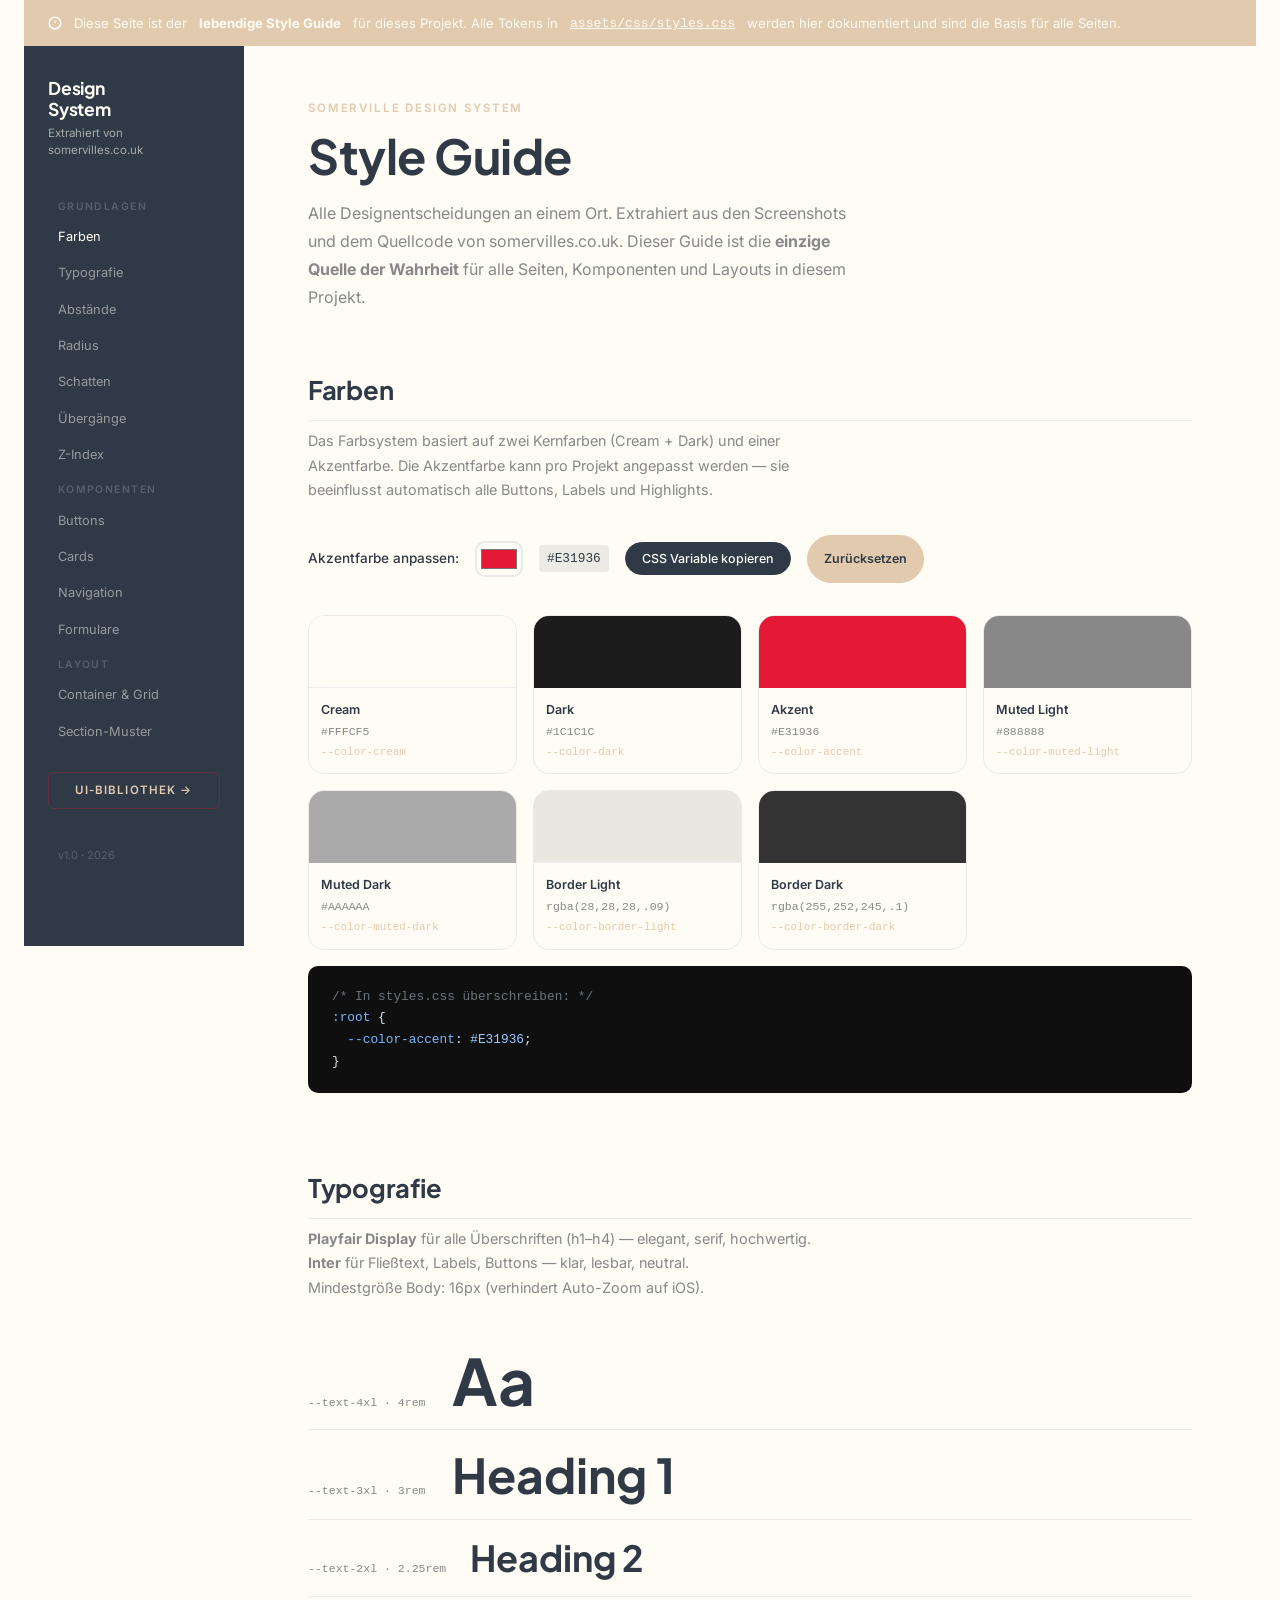
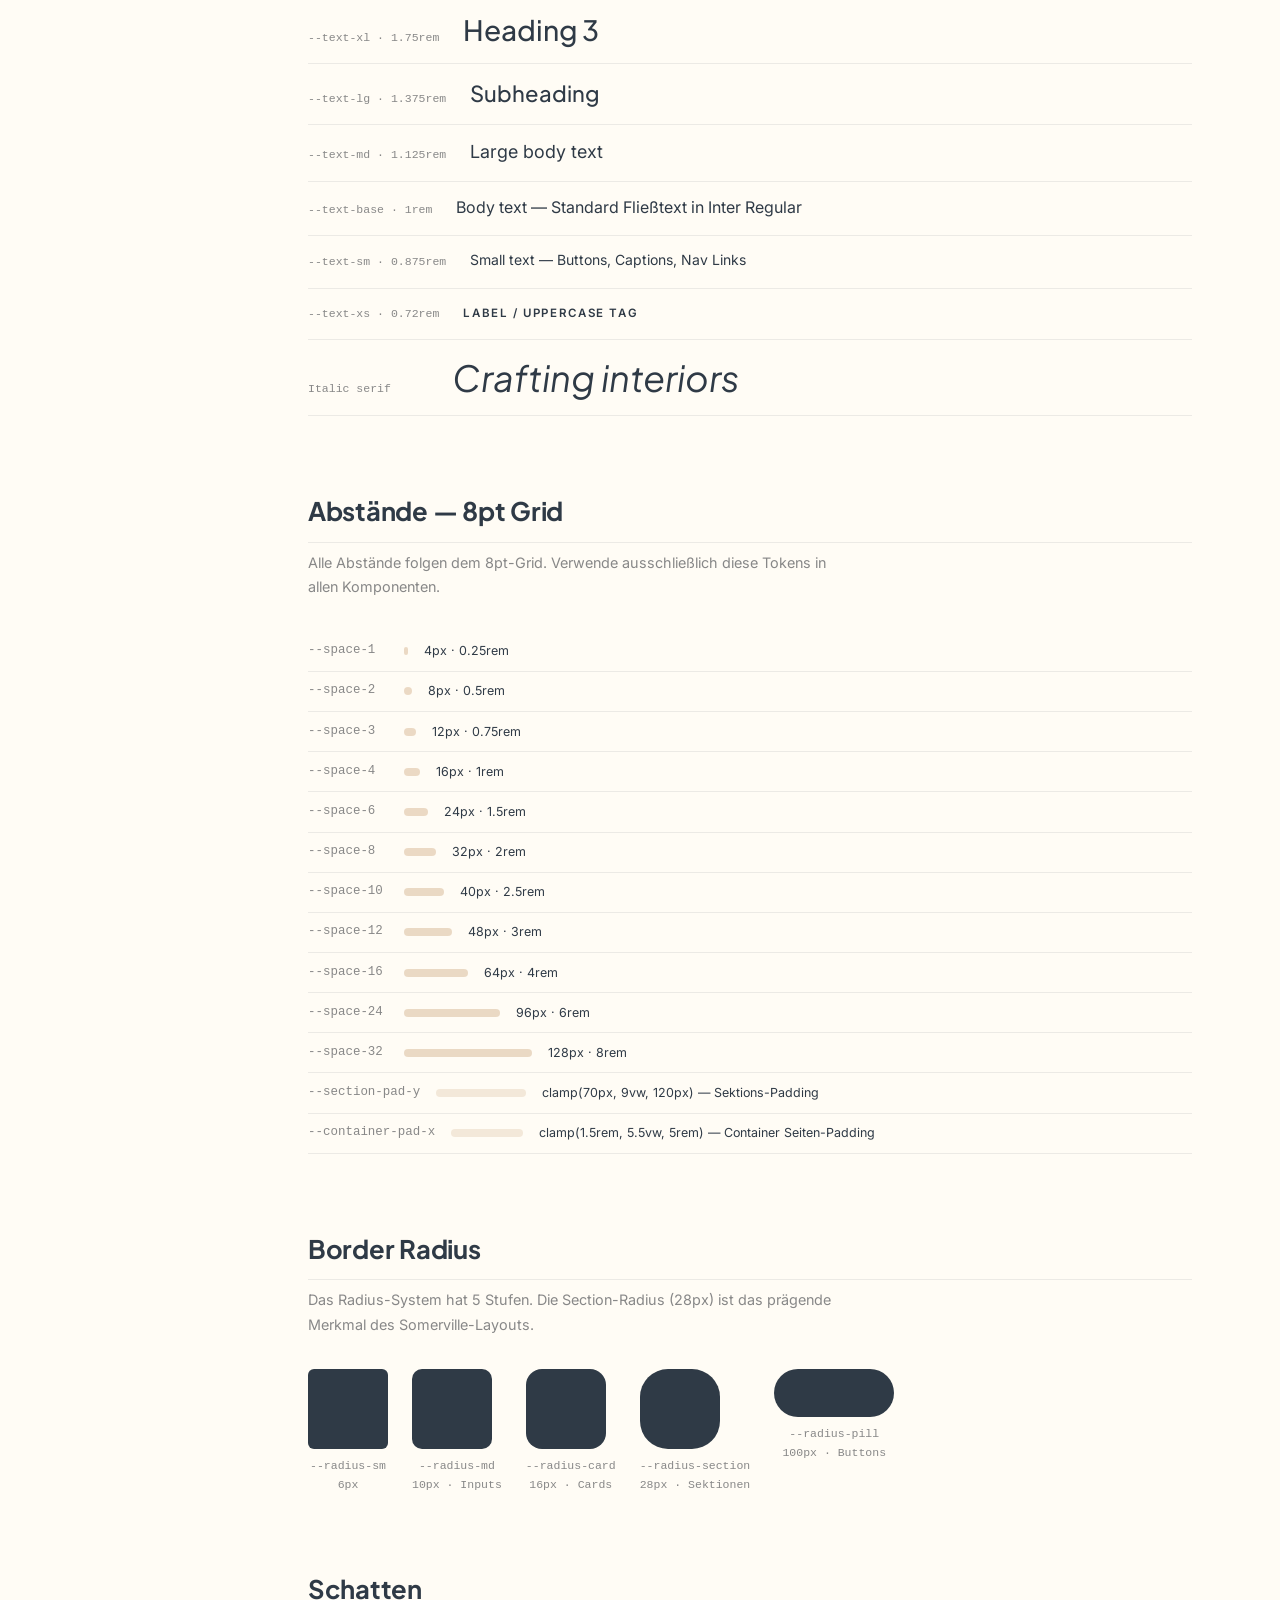
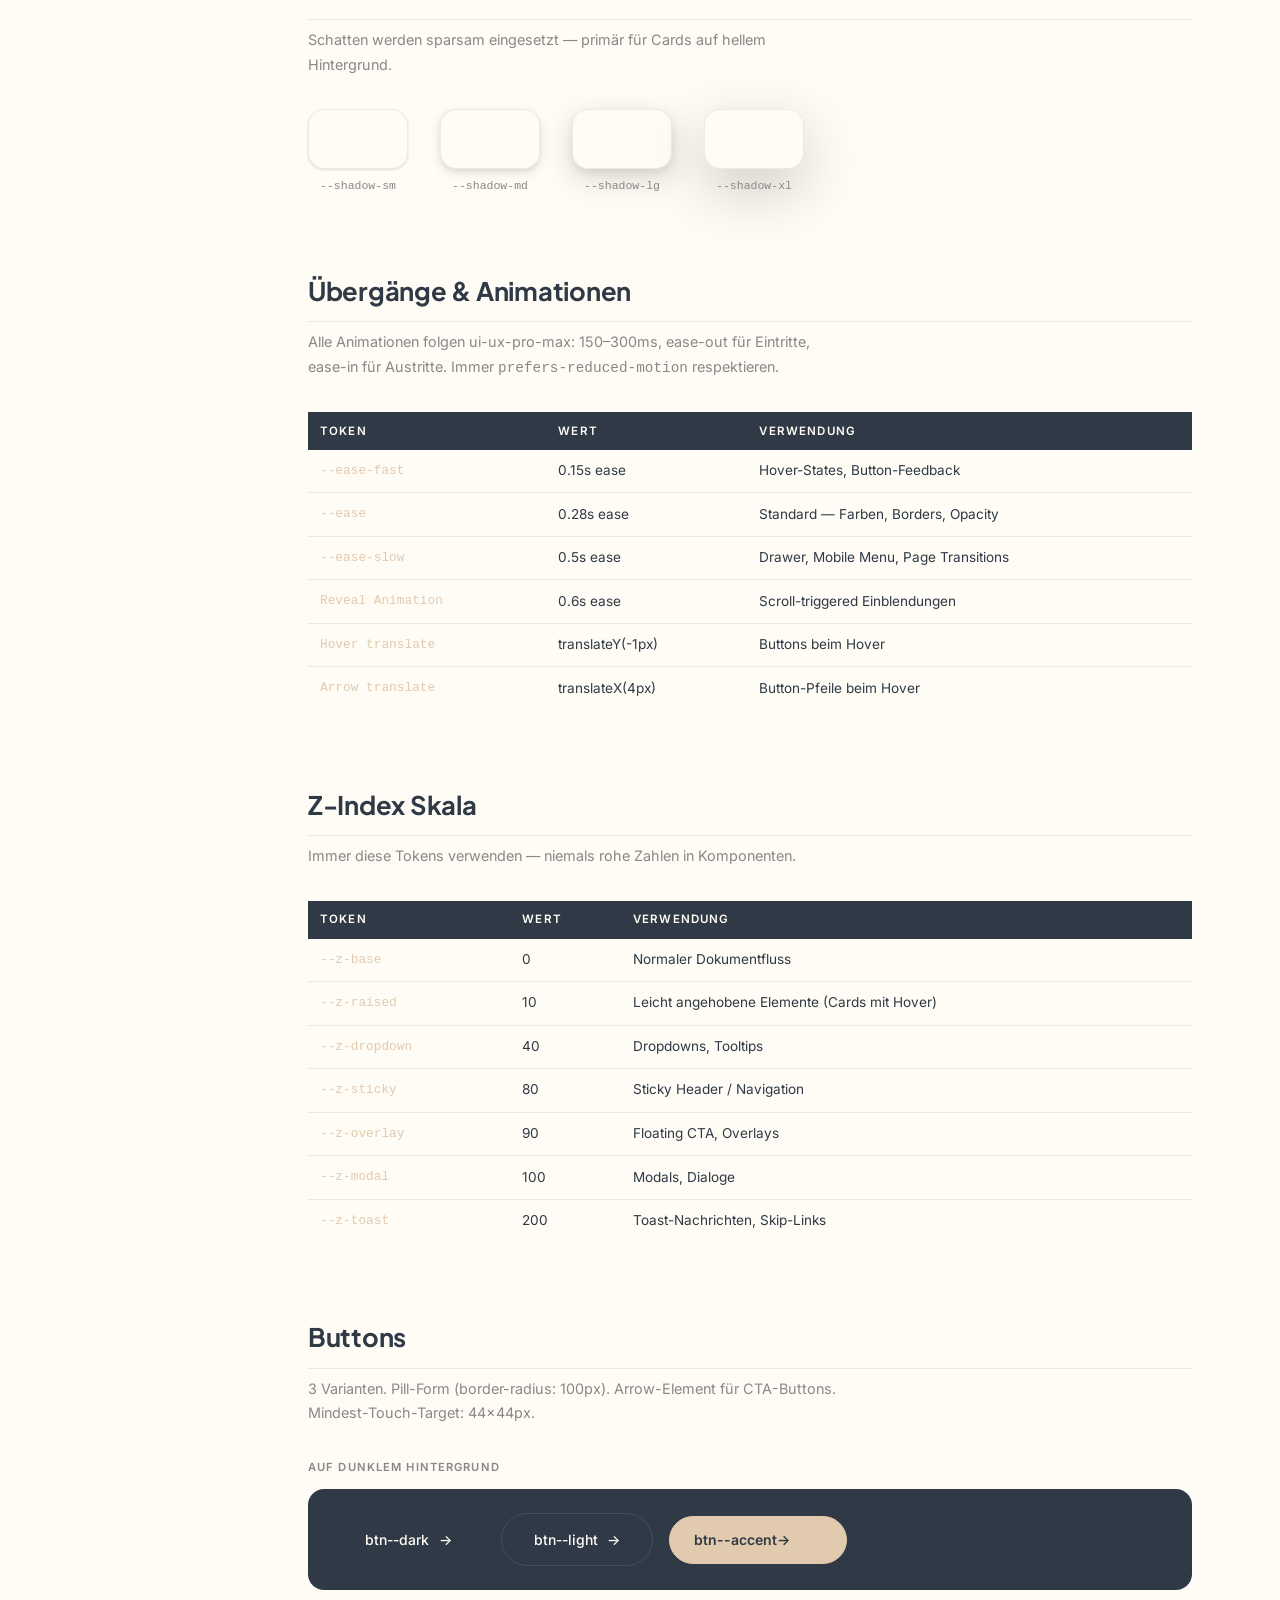
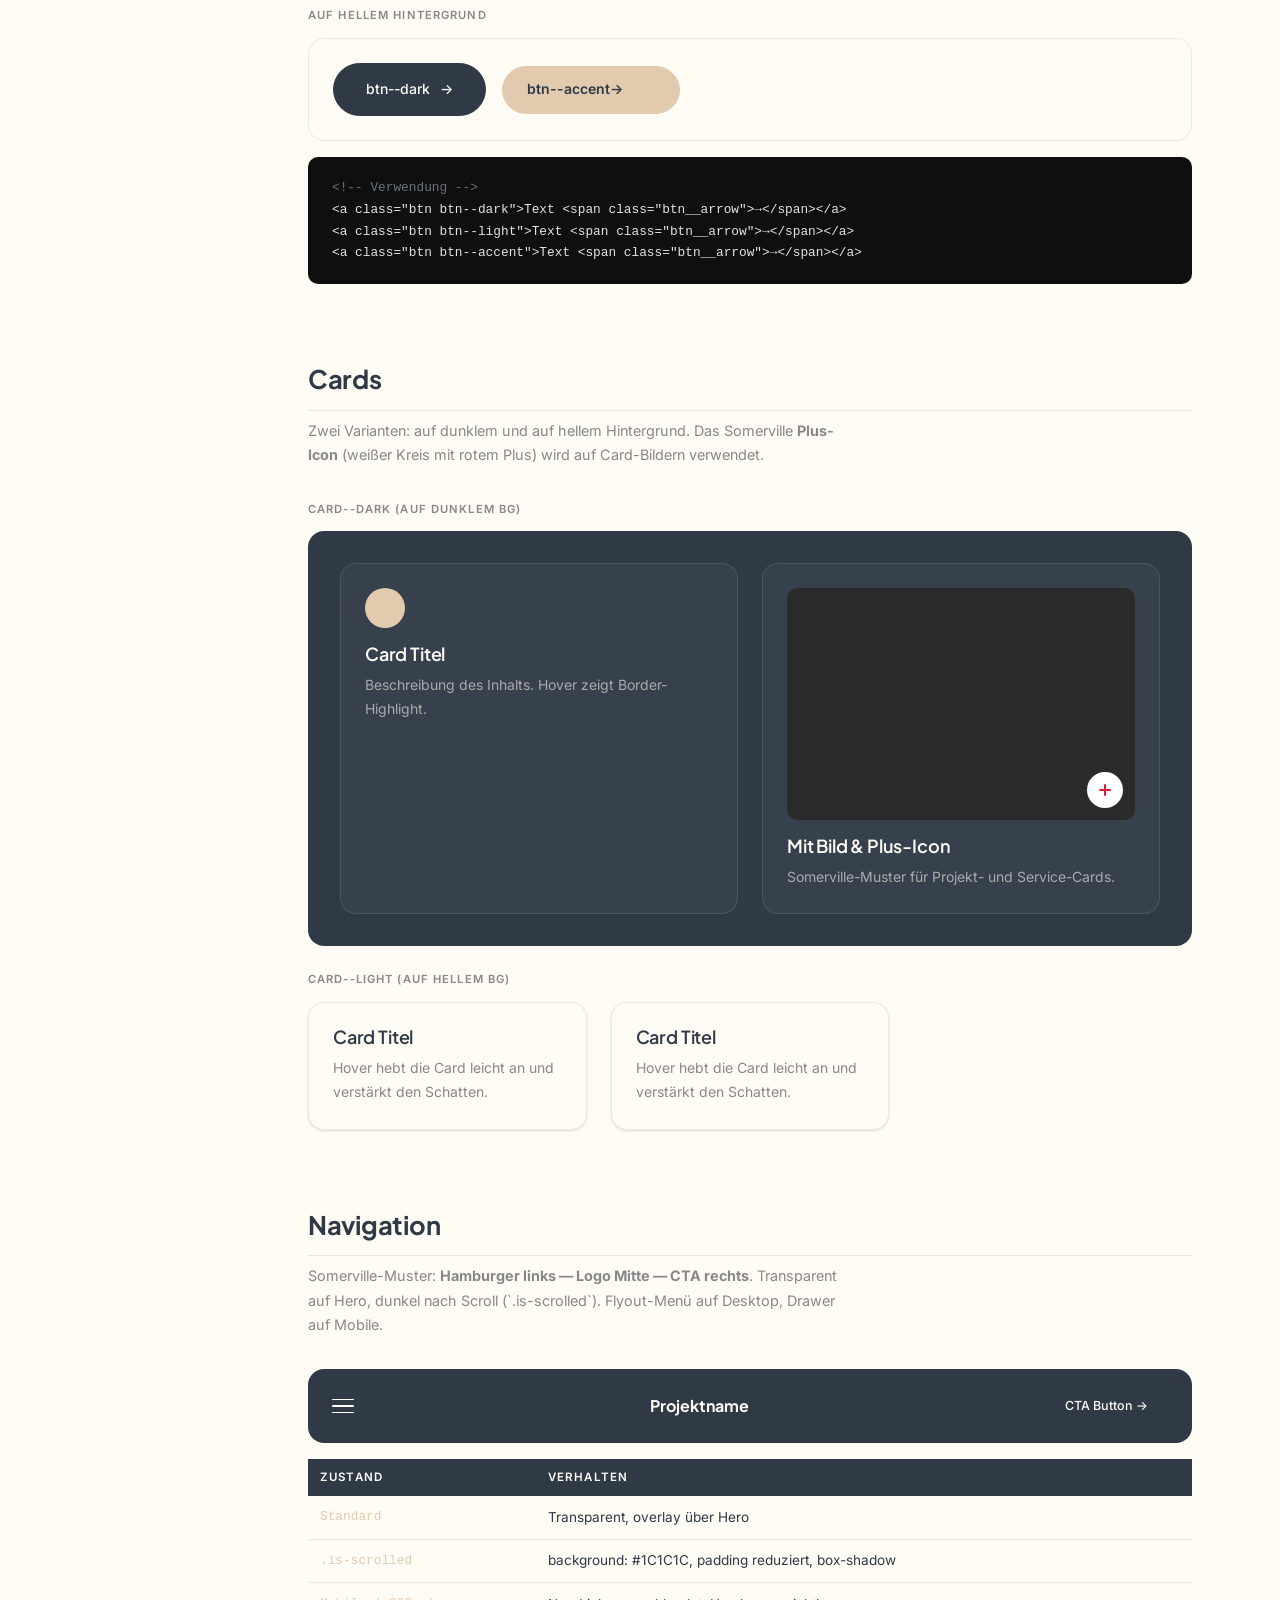
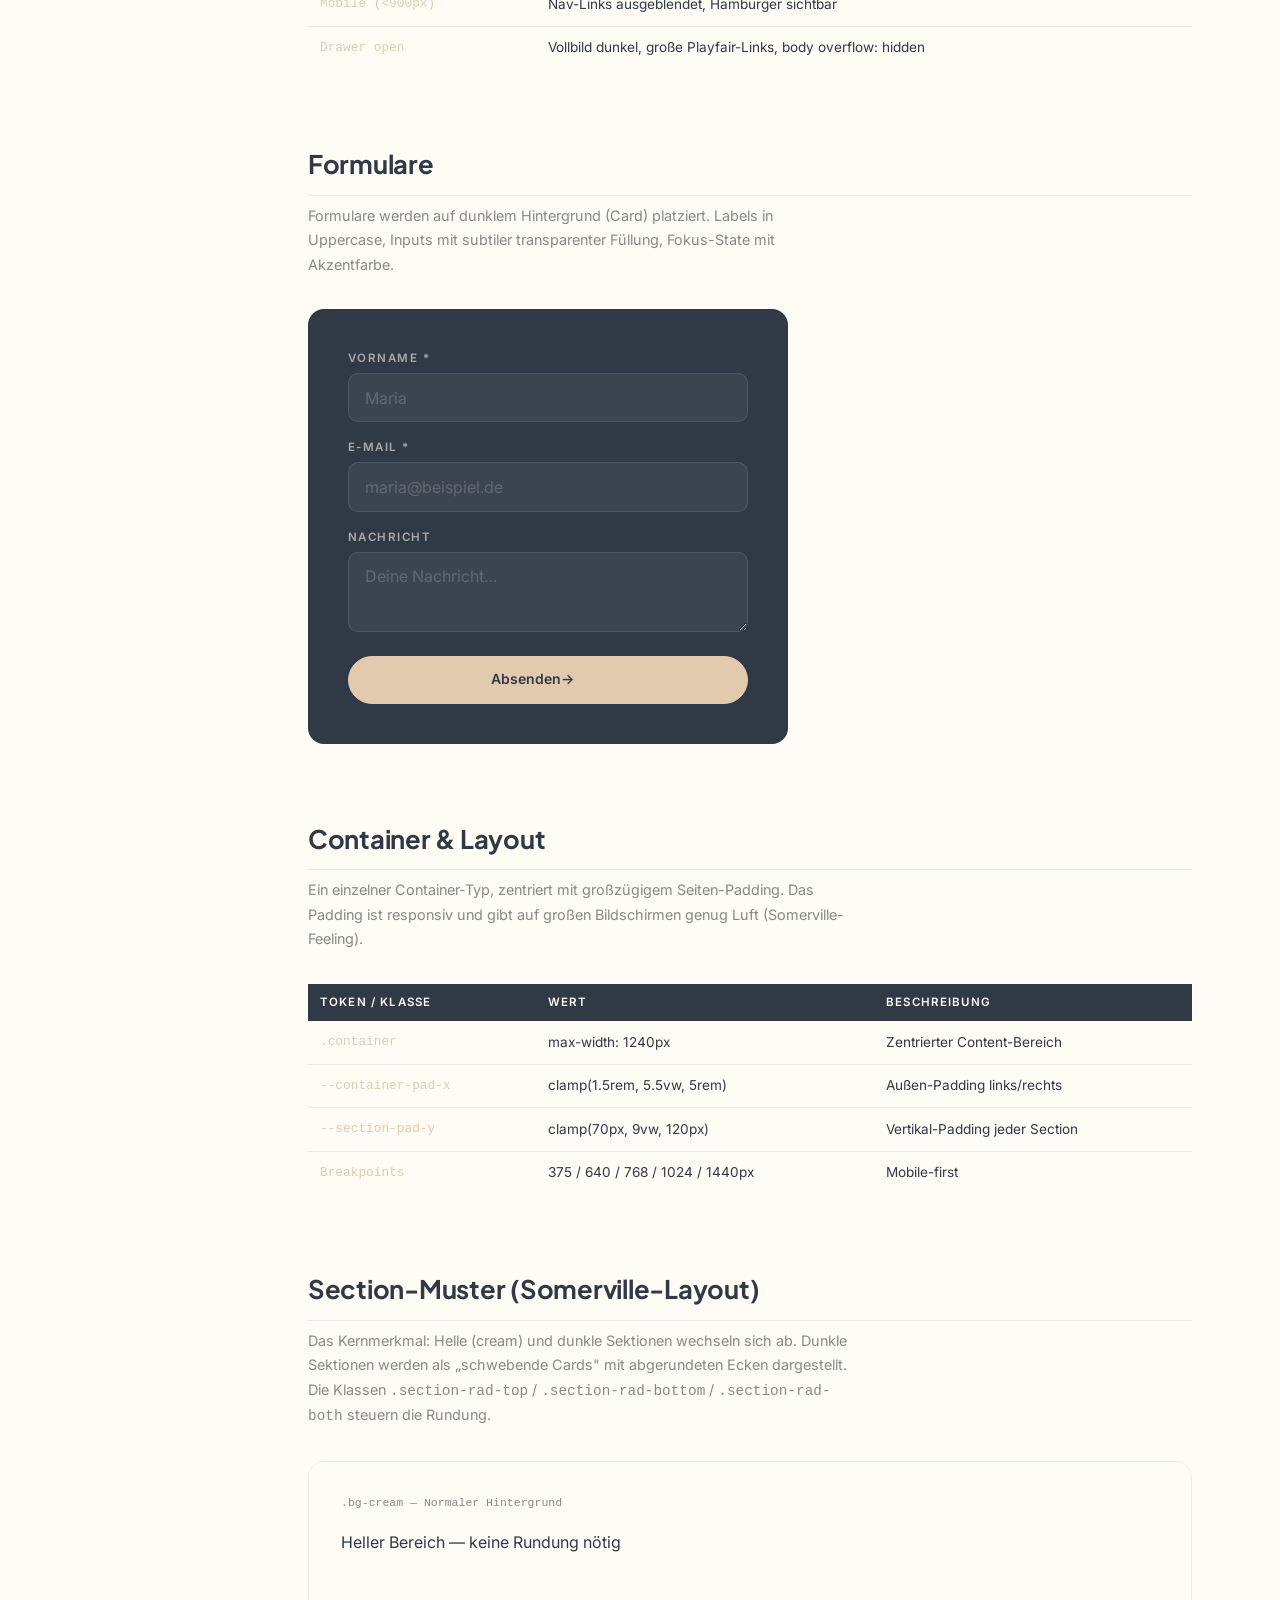
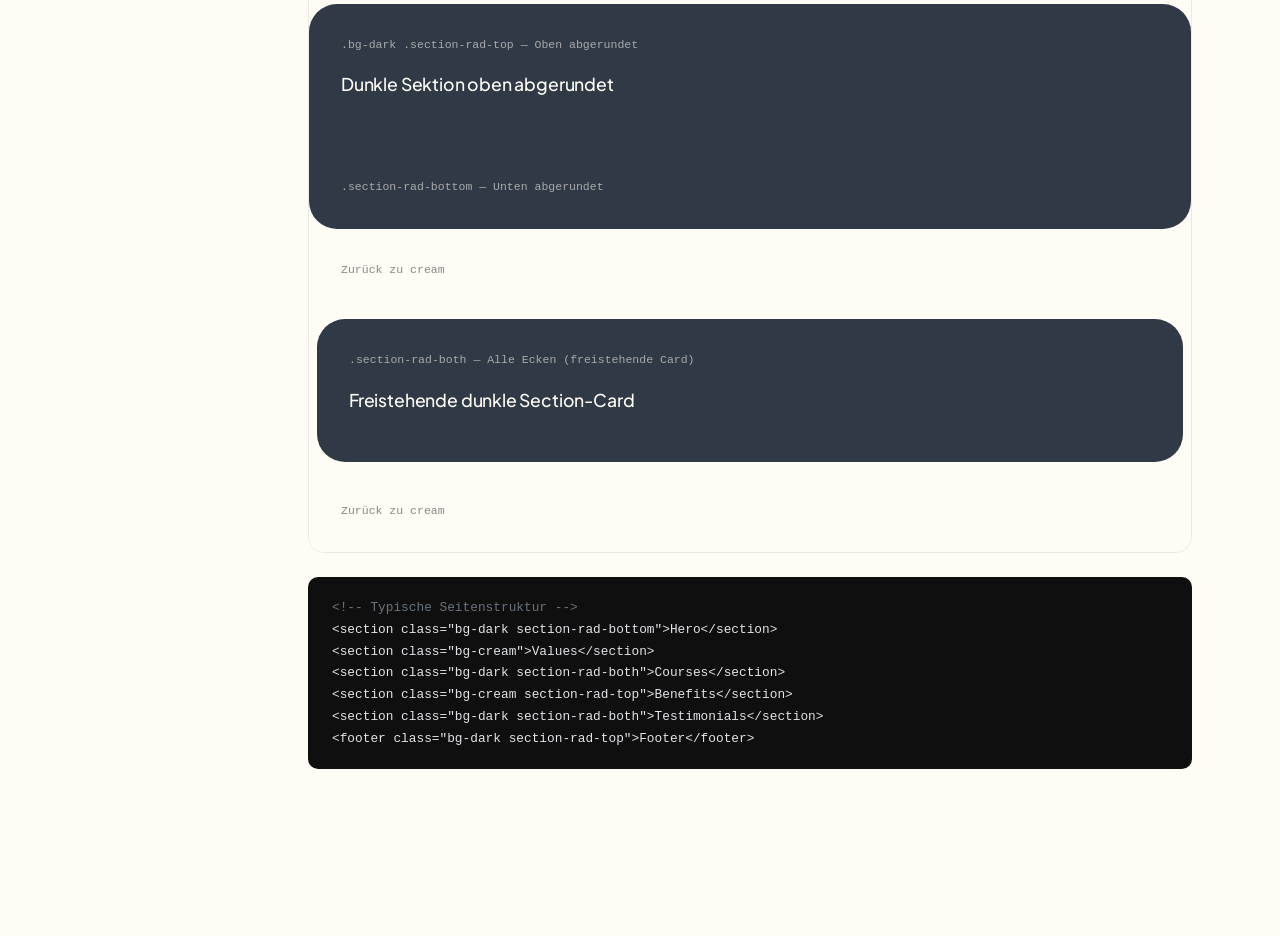
==== design-system/index.html @ 7272b72f "Initial commit – Inka Koch Finance Planning v4" ====
<!DOCTYPE html>
<html lang="de">
<head>
  <meta charset="UTF-8">
  <meta name="viewport" content="width=device-width, initial-scale=1.0">
  <title>Style Guide — Design System</title>
  <link rel="preconnect" href="https://fonts.googleapis.com">
  <link rel="preconnect" href="https://fonts.gstatic.com" crossorigin>
  <link href="https://fonts.googleapis.com/css2?family=Inter:wght@300;400;500;600&family=Plus+Jakarta+Sans:wght@400;500;600;700;800&display=swap" rel="stylesheet">
  <link rel="stylesheet" href="../assets/css/styles.css">
  <style>
    /* ── Style Guide specific styles ── */
    body { padding-top: 0; }

    /* Sidebar nav */
    .sg-layout { display: flex; min-height: 100vh; }
    .sg-sidebar {
      width: 220px; flex-shrink: 0;
      background: var(--color-dark);
      padding: 2rem 1.5rem;
      position: sticky; top: 0; height: 100vh; overflow-y: auto;
    }
    .sg-sidebar h1 {
      font-family: var(--font-heading); font-size: 1.1rem; font-weight: 700;
      color: var(--color-cream); margin-bottom: .3rem; line-height: 1.2;
    }
    .sg-sidebar p { font-size: .72rem; color: var(--color-muted-dark); margin-bottom: 2rem; line-height: 1.5; }
    .sg-sidebar nav ul { display: flex; flex-direction: column; gap: .2rem; }
    .sg-sidebar nav a {
      display: block; font-size: .8rem; color: rgba(255,252,245,.5);
      padding: .4rem .6rem; border-radius: var(--radius-sm);
      transition: color var(--ease), background var(--ease);
    }
    .sg-sidebar nav a:hover { color: var(--color-cream); background: rgba(255,252,245,.06); }
    .sg-sidebar nav .sg-nav-group { font-size: .65rem; font-weight: 600; letter-spacing: .14em; text-transform: uppercase; color: rgba(255,252,245,.2); margin: 1.2rem 0 .4rem .6rem; }
    .sg-sidebar .sg-version { margin-top: 2rem; font-size: .68rem; color: rgba(255,252,245,.2); padding: .4rem .6rem; }

    /* Main content */
    .sg-main { flex: 1; min-width: 0; padding: 3rem clamp(2rem, 5vw, 4rem) 6rem; }
    .sg-section { margin-bottom: 5rem; scroll-margin-top: 2rem; }
    .sg-section-title {
      font-family: var(--font-heading); font-size: 1.6rem; font-weight: 700;
      margin-bottom: .5rem; padding-bottom: 1rem;
      border-bottom: 1px solid var(--color-border-light);
    }
    .sg-section-desc { color: var(--color-muted-light); font-size: .9rem; margin-bottom: 2rem; max-width: 60ch; line-height: 1.7; }

    /* Token row */
    .sg-token-grid { display: grid; grid-template-columns: repeat(auto-fill, minmax(200px, 1fr)); gap: 1rem; }
    .sg-token {
      border: 1px solid var(--color-border-light);
      border-radius: var(--radius-card); overflow: hidden;
    }
    .sg-token-swatch { height: 72px; }
    .sg-token-info { padding: .75rem; }
    .sg-token-name { font-size: .78rem; font-weight: 600; margin-bottom: .2rem; }
    .sg-token-value { font-size: .72rem; color: var(--color-muted-light); font-family: 'Courier New', monospace; }
    .sg-token-var   { font-size: .68rem; color: var(--color-accent); font-family: 'Courier New', monospace; margin-top: .15rem; }

    /* Editable accent */
    .accent-editor { display: flex; align-items: center; gap: 1rem; margin-bottom: 2rem; flex-wrap: wrap; }
    .accent-editor label { font-size: .85rem; font-weight: 500; }
    .accent-editor input[type="color"] { width: 48px; height: 36px; border: 2px solid var(--color-border-light); border-radius: var(--radius-md); cursor: pointer; padding: 2px; background: none; }
    .accent-editor code { font-size: .8rem; background: var(--color-border-light); padding: .2rem .5rem; border-radius: 4px; font-family: monospace; }
    .accent-editor .btn { font-size: .8rem; padding: .5rem 1rem; }

    /* Type scale */
    .sg-type-row { display: flex; align-items: baseline; gap: 1.5rem; padding: 1rem 0; border-bottom: 1px solid var(--color-border-light); }
    .sg-type-label { font-size: .72rem; color: var(--color-muted-light); font-family: monospace; min-width: 120px; flex-shrink: 0; }
    .sg-type-sample { line-height: 1.2; }

    /* Spacing scale */
    .sg-space-row { display: flex; align-items: center; gap: 1rem; padding: .6rem 0; border-bottom: 1px solid var(--color-border-light); }
    .sg-space-bar { background: var(--color-accent); height: 8px; border-radius: 4px; opacity: .7; flex-shrink: 0; }
    .sg-space-label { font-size: .78rem; color: var(--color-muted-light); font-family: monospace; min-width: 80px; }
    .sg-space-px    { font-size: .78rem; color: var(--color-dark); }

    /* Radius */
    .sg-radius-grid { display: flex; flex-wrap: wrap; gap: 1.5rem; }
    .sg-radius-item { text-align: center; }
    .sg-radius-box { width: 80px; height: 80px; background: var(--color-dark); margin-bottom: .5rem; }
    .sg-radius-label { font-size: .72rem; color: var(--color-muted-light); font-family: monospace; }

    /* Shadow */
    .sg-shadow-grid { display: flex; flex-wrap: wrap; gap: 2rem; }
    .sg-shadow-item { text-align: center; }
    .sg-shadow-box { width: 100px; height: 60px; background: var(--color-cream); border: 1px solid var(--color-border-light); border-radius: var(--radius-card); margin-bottom: .5rem; }
    .sg-shadow-label { font-size: .72rem; color: var(--color-muted-light); font-family: monospace; }

    /* Button grid */
    .sg-btn-group { display: flex; flex-wrap: wrap; gap: 1rem; align-items: center; padding: 1.5rem; border-radius: var(--radius-card); margin-bottom: 1rem; }
    .sg-btn-group.on-dark  { background: var(--color-dark); }
    .sg-btn-group.on-cream { background: var(--color-cream); border: 1px solid var(--color-border-light); }
    .sg-btn-group-label { font-size: .7rem; color: var(--color-muted-light); margin-bottom: .75rem; font-weight: 600; letter-spacing: .1em; text-transform: uppercase; }

    /* Section pattern preview */
    .sg-pattern-preview { border-radius: var(--radius-card); overflow: hidden; margin-bottom: 1.5rem; border: 1px solid var(--color-border-light); }
    .sg-pattern-cream { background: var(--color-cream); padding: 2rem; }
    .sg-pattern-dark  { background: var(--color-dark);  padding: 2rem; }
    .sg-pattern-label { font-size: .72rem; font-family: monospace; color: var(--color-muted-light); }
    .sg-pattern-cream .sg-pattern-label { color: var(--color-muted-light); }
    .sg-pattern-dark  .sg-pattern-label { color: var(--color-muted-dark); }
    .sg-pattern-content { height: 60px; display: flex; align-items: center; }
    .sg-pattern-content h3 { color: var(--color-cream); font-size: 1.1rem; }

    /* Card demo */
    .sg-card-grid { display: grid; grid-template-columns: repeat(auto-fill, minmax(260px, 1fr)); gap: 1.5rem; }

    /* Form demo */
    .sg-form-demo { max-width: 480px; }

    /* Navigation demo */
    .sg-nav-demo {
      background: var(--color-dark); border-radius: var(--radius-card);
      padding: 1rem 1.5rem; display: flex; align-items: center;
      justify-content: space-between; margin-bottom: 1rem;
    }
    .sg-nav-demo .demo-logo { font-family: var(--font-heading); font-size: 1rem; font-weight: 700; color: var(--color-cream); }
    .sg-nav-demo .demo-links { display: flex; gap: 1.5rem; }
    .sg-nav-demo .demo-links a { font-size: .8rem; color: rgba(255,252,245,.6); }

    /* Code snippet */
    .sg-code {
      background: #0f0f0f; color: #e1e4e8;
      border-radius: var(--radius-md); padding: 1.25rem 1.5rem;
      font-family: 'Courier New', monospace; font-size: .8rem;
      line-height: 1.7; overflow-x: auto; margin-top: 1rem;
    }
    .sg-code .token-var  { color: #79b8ff; }
    .sg-code .token-val  { color: #9ecbff; }
    .sg-code .token-comm { color: #6a737d; }

    /* Z-Index table */
    .sg-table { width: 100%; border-collapse: collapse; font-size: .85rem; }
    .sg-table th { text-align: left; padding: .6rem .75rem; background: var(--color-dark); color: var(--color-cream); font-size: .72rem; letter-spacing: .1em; text-transform: uppercase; font-weight: 600; }
    .sg-table td { padding: .65rem .75rem; border-bottom: 1px solid var(--color-border-light); }
    .sg-table td:first-child { font-family: monospace; color: var(--color-accent); font-size: .8rem; }
    .sg-table tr:last-child td { border-bottom: none; }

    /* Edit notice */
    .sg-edit-banner {
      background: var(--color-accent); color: var(--color-cream);
      padding: .75rem var(--container-pad-x); font-size: .82rem;
      display: flex; align-items: center; gap: .75rem;
    }
    .sg-edit-banner a { color: var(--color-cream); text-decoration: underline; }

    @media (max-width: 768px) {
      .sg-layout { flex-direction: column; }
      .sg-sidebar { width: 100%; height: auto; position: relative; }
      .sg-sidebar nav ul { flex-direction: row; flex-wrap: wrap; }
    }
  </style>
</head>
<body>

  <div class="sg-edit-banner" role="note">
    <svg width="14" height="14" viewBox="0 0 24 24" fill="none" stroke="currentColor" stroke-width="2.5" aria-hidden="true"><circle cx="12" cy="12" r="10"/><path d="M12 8v4M12 16h.01"/></svg>
    Diese Seite ist der <strong>lebendige Style Guide</strong> für dieses Projekt.
    Alle Tokens in <a href="../assets/css/styles.css"><code>assets/css/styles.css</code></a> werden hier dokumentiert und sind die Basis für alle Seiten.
  </div>

  <div class="sg-layout">

    <!-- ── SIDEBAR ── -->
    <aside class="sg-sidebar" aria-label="Style Guide Navigation">
      <h1>Design<br>System</h1>
      <p>Extrahiert von somervilles.co.uk</p>
      <nav aria-label="Sektionen">
        <ul>
          <li><span class="sg-nav-group">Grundlagen</span></li>
          <li><a href="#colors">Farben</a></li>
          <li><a href="#typography">Typografie</a></li>
          <li><a href="#spacing">Abstände</a></li>
          <li><a href="#radius">Radius</a></li>
          <li><a href="#shadows">Schatten</a></li>
          <li><a href="#transitions">Übergänge</a></li>
          <li><a href="#zindex">Z-Index</a></li>
          <li><span class="sg-nav-group">Komponenten</span></li>
          <li><a href="#buttons">Buttons</a></li>
          <li><a href="#cards">Cards</a></li>
          <li><a href="#navigation">Navigation</a></li>
          <li><a href="#forms">Formulare</a></li>
          <li><span class="sg-nav-group">Layout</span></li>
          <li><a href="#layout">Container & Grid</a></li>
          <li><a href="#sections">Section-Muster</a></li>
        </ul>
      </nav>
      <a href="components.html" style="display:block;margin-top:1.5rem;padding:.5rem .8rem;border-radius:var(--radius-sm);font-size:.72rem;font-weight:600;letter-spacing:.1em;text-transform:uppercase;color:var(--color-accent);border:1px solid rgba(227,25,54,.3);text-align:center;transition:all var(--ease);" onmouseover="this.style.background='rgba(227,25,54,.1)'" onmouseout="this.style.background=''">UI-Bibliothek →</a>
      <div class="sg-version">v1.0 · 2026</div>
    </aside>

    <!-- ── MAIN ── -->
    <main class="sg-main" id="main-content">

      <!-- HERO -->
      <div style="margin-bottom:4rem;">
        <p class="label" style="margin-bottom:.75rem;">Somerville Design System</p>
        <h1 style="font-size:clamp(2rem,4vw,3rem);line-height:1.1;margin-bottom:1rem;">Style Guide</h1>
        <p style="color:var(--color-muted-light);max-width:55ch;line-height:1.75;">
          Alle Designentscheidungen an einem Ort. Extrahiert aus den Screenshots und dem Quellcode von somervilles.co.uk.
          Dieser Guide ist die <strong>einzige Quelle der Wahrheit</strong> für alle Seiten, Komponenten und Layouts in diesem Projekt.
        </p>
      </div>

      <!-- ════════════════════════ COLORS ════════════════════════ -->
      <section class="sg-section" id="colors">
        <h2 class="sg-section-title">Farben</h2>
        <p class="sg-section-desc">
          Das Farbsystem basiert auf zwei Kernfarben (Cream + Dark) und einer Akzentfarbe.
          Die Akzentfarbe kann pro Projekt angepasst werden — sie beeinflusst automatisch alle Buttons, Labels und Highlights.
        </p>

        <!-- Accent Editor -->
        <div class="accent-editor">
          <label for="accent-picker">Akzentfarbe anpassen:</label>
          <input type="color" id="accent-picker" value="#E31936" title="Akzentfarbe wählen">
          <code id="accent-hex">#E31936</code>
          <button class="btn btn--dark" onclick="copyAccentCSS()" style="padding:.5rem 1rem;font-size:.78rem;">CSS Variable kopieren</button>
          <button class="btn btn--accent" onclick="resetAccent()" style="padding:.5rem 1rem;font-size:.78rem;">Zurücksetzen</button>
        </div>

        <div class="sg-token-grid">
          <div class="sg-token">
            <div class="sg-token-swatch" style="background:#FFFCF5;border-bottom:1px solid #eee;"></div>
            <div class="sg-token-info">
              <div class="sg-token-name">Cream</div>
              <div class="sg-token-value">#FFFCF5</div>
              <div class="sg-token-var">--color-cream</div>
            </div>
          </div>
          <div class="sg-token">
            <div class="sg-token-swatch" style="background:#1C1C1C;"></div>
            <div class="sg-token-info">
              <div class="sg-token-name">Dark</div>
              <div class="sg-token-value">#1C1C1C</div>
              <div class="sg-token-var">--color-dark</div>
            </div>
          </div>
          <div class="sg-token" id="accent-token">
            <div class="sg-token-swatch" id="accent-swatch" style="background:#E31936;"></div>
            <div class="sg-token-info">
              <div class="sg-token-name">Akzent</div>
              <div class="sg-token-value" id="accent-token-val">#E31936</div>
              <div class="sg-token-var">--color-accent</div>
            </div>
          </div>
          <div class="sg-token">
            <div class="sg-token-swatch" style="background:#888888;"></div>
            <div class="sg-token-info">
              <div class="sg-token-name">Muted Light</div>
              <div class="sg-token-value">#888888</div>
              <div class="sg-token-var">--color-muted-light</div>
            </div>
          </div>
          <div class="sg-token">
            <div class="sg-token-swatch" style="background:#AAAAAA;"></div>
            <div class="sg-token-info">
              <div class="sg-token-name">Muted Dark</div>
              <div class="sg-token-value">#AAAAAA</div>
              <div class="sg-token-var">--color-muted-dark</div>
            </div>
          </div>
          <div class="sg-token">
            <div class="sg-token-swatch" style="background:rgba(28,28,28,.09);border-bottom:1px solid #eee;"></div>
            <div class="sg-token-info">
              <div class="sg-token-name">Border Light</div>
              <div class="sg-token-value">rgba(28,28,28,.09)</div>
              <div class="sg-token-var">--color-border-light</div>
            </div>
          </div>
          <div class="sg-token">
            <div class="sg-token-swatch" style="background:#333;"></div>
            <div class="sg-token-info">
              <div class="sg-token-name">Border Dark</div>
              <div class="sg-token-value">rgba(255,252,245,.1)</div>
              <div class="sg-token-var">--color-border-dark</div>
            </div>
          </div>
        </div>

        <pre class="sg-code"><span class="token-comm">/* In styles.css überschreiben: */</span>
<span class="token-var">:root</span> {
  <span class="token-var">--color-accent</span>: <span class="token-val" id="code-accent-val">#E31936</span>;
}</pre>
      </section>

      <!-- ════════════════════════ TYPOGRAPHY ════════════════════════ -->
      <section class="sg-section" id="typography">
        <h2 class="sg-section-title">Typografie</h2>
        <p class="sg-section-desc">
          <strong>Playfair Display</strong> für alle Überschriften (h1–h4) — elegant, serif, hochwertig.<br>
          <strong>Inter</strong> für Fließtext, Labels, Buttons — klar, lesbar, neutral.<br>
          Mindestgröße Body: 16px (verhindert Auto-Zoom auf iOS).
        </p>

        <div style="margin-bottom:2rem;">
          <div class="sg-type-row">
            <span class="sg-type-label">--text-4xl · 4rem</span>
            <span class="sg-type-sample" style="font-family:var(--font-heading);font-size:var(--text-4xl);font-weight:700;line-height:1;">Aa</span>
          </div>
          <div class="sg-type-row">
            <span class="sg-type-label">--text-3xl · 3rem</span>
            <span class="sg-type-sample" style="font-family:var(--font-heading);font-size:var(--text-3xl);font-weight:700;">Heading 1</span>
          </div>
          <div class="sg-type-row">
            <span class="sg-type-label">--text-2xl · 2.25rem</span>
            <span class="sg-type-sample" style="font-family:var(--font-heading);font-size:var(--text-2xl);font-weight:700;">Heading 2</span>
          </div>
          <div class="sg-type-row">
            <span class="sg-type-label">--text-xl · 1.75rem</span>
            <span class="sg-type-sample" style="font-family:var(--font-heading);font-size:var(--text-xl);font-weight:500;">Heading 3</span>
          </div>
          <div class="sg-type-row">
            <span class="sg-type-label">--text-lg · 1.375rem</span>
            <span class="sg-type-sample" style="font-family:var(--font-heading);font-size:var(--text-lg);font-weight:500;">Subheading</span>
          </div>
          <div class="sg-type-row">
            <span class="sg-type-label">--text-md · 1.125rem</span>
            <span class="sg-type-sample" style="font-size:var(--text-md);">Large body text</span>
          </div>
          <div class="sg-type-row">
            <span class="sg-type-label">--text-base · 1rem</span>
            <span class="sg-type-sample" style="font-size:var(--text-base);">Body text — Standard Fließtext in Inter Regular</span>
          </div>
          <div class="sg-type-row">
            <span class="sg-type-label">--text-sm · 0.875rem</span>
            <span class="sg-type-sample" style="font-size:var(--text-sm);">Small text — Buttons, Captions, Nav Links</span>
          </div>
          <div class="sg-type-row">
            <span class="sg-type-label">--text-xs · 0.72rem</span>
            <span class="sg-type-sample" style="font-size:var(--text-xs);letter-spacing:.14em;text-transform:uppercase;font-weight:600;">LABEL / UPPERCASE TAG</span>
          </div>
          <div class="sg-type-row">
            <span class="sg-type-label">Italic serif</span>
            <span class="sg-type-sample" style="font-family:var(--font-heading);font-size:var(--text-2xl);font-style:italic;">Crafting interiors</span>
          </div>
        </div>
      </section>

      <!-- ════════════════════════ SPACING ════════════════════════ -->
      <section class="sg-section" id="spacing">
        <h2 class="sg-section-title">Abstände — 8pt Grid</h2>
        <p class="sg-section-desc">Alle Abstände folgen dem 8pt-Grid. Verwende ausschließlich diese Tokens in allen Komponenten.</p>

        <div>
          <div class="sg-space-row"><span class="sg-space-label">--space-1</span><div class="sg-space-bar" style="width:4px;"></div><span class="sg-space-px">4px · 0.25rem</span></div>
          <div class="sg-space-row"><span class="sg-space-label">--space-2</span><div class="sg-space-bar" style="width:8px;"></div><span class="sg-space-px">8px · 0.5rem</span></div>
          <div class="sg-space-row"><span class="sg-space-label">--space-3</span><div class="sg-space-bar" style="width:12px;"></div><span class="sg-space-px">12px · 0.75rem</span></div>
          <div class="sg-space-row"><span class="sg-space-label">--space-4</span><div class="sg-space-bar" style="width:16px;"></div><span class="sg-space-px">16px · 1rem</span></div>
          <div class="sg-space-row"><span class="sg-space-label">--space-6</span><div class="sg-space-bar" style="width:24px;"></div><span class="sg-space-px">24px · 1.5rem</span></div>
          <div class="sg-space-row"><span class="sg-space-label">--space-8</span><div class="sg-space-bar" style="width:32px;"></div><span class="sg-space-px">32px · 2rem</span></div>
          <div class="sg-space-row"><span class="sg-space-label">--space-10</span><div class="sg-space-bar" style="width:40px;"></div><span class="sg-space-px">40px · 2.5rem</span></div>
          <div class="sg-space-row"><span class="sg-space-label">--space-12</span><div class="sg-space-bar" style="width:48px;"></div><span class="sg-space-px">48px · 3rem</span></div>
          <div class="sg-space-row"><span class="sg-space-label">--space-16</span><div class="sg-space-bar" style="width:64px;"></div><span class="sg-space-px">64px · 4rem</span></div>
          <div class="sg-space-row"><span class="sg-space-label">--space-24</span><div class="sg-space-bar" style="width:96px;"></div><span class="sg-space-px">96px · 6rem</span></div>
          <div class="sg-space-row"><span class="sg-space-label">--space-32</span><div class="sg-space-bar" style="width:128px;"></div><span class="sg-space-px">128px · 8rem</span></div>
          <div class="sg-space-row"><span class="sg-space-label">--section-pad-y</span><div class="sg-space-bar" style="width:90px;opacity:.4;"></div><span class="sg-space-px">clamp(70px, 9vw, 120px) — Sektions-Padding</span></div>
          <div class="sg-space-row"><span class="sg-space-label">--container-pad-x</span><div class="sg-space-bar" style="width:72px;opacity:.4;"></div><span class="sg-space-px">clamp(1.5rem, 5.5vw, 5rem) — Container Seiten-Padding</span></div>
        </div>
      </section>

      <!-- ════════════════════════ RADIUS ════════════════════════ -->
      <section class="sg-section" id="radius">
        <h2 class="sg-section-title">Border Radius</h2>
        <p class="sg-section-desc">Das Radius-System hat 5 Stufen. Die Section-Radius (28px) ist das prägende Merkmal des Somerville-Layouts.</p>

        <div class="sg-radius-grid">
          <div class="sg-radius-item">
            <div class="sg-radius-box" style="border-radius:var(--radius-sm);"></div>
            <div class="sg-radius-label">--radius-sm<br>6px</div>
          </div>
          <div class="sg-radius-item">
            <div class="sg-radius-box" style="border-radius:var(--radius-md);"></div>
            <div class="sg-radius-label">--radius-md<br>10px · Inputs</div>
          </div>
          <div class="sg-radius-item">
            <div class="sg-radius-box" style="border-radius:var(--radius-card);"></div>
            <div class="sg-radius-label">--radius-card<br>16px · Cards</div>
          </div>
          <div class="sg-radius-item">
            <div class="sg-radius-box" style="border-radius:var(--radius-section);"></div>
            <div class="sg-radius-label">--radius-section<br>28px · Sektionen</div>
          </div>
          <div class="sg-radius-item">
            <div class="sg-radius-box" style="border-radius:var(--radius-pill);width:120px;height:48px;"></div>
            <div class="sg-radius-label">--radius-pill<br>100px · Buttons</div>
          </div>
        </div>
      </section>

      <!-- ════════════════════════ SHADOWS ════════════════════════ -->
      <section class="sg-section" id="shadows">
        <h2 class="sg-section-title">Schatten</h2>
        <p class="sg-section-desc">Schatten werden sparsam eingesetzt — primär für Cards auf hellem Hintergrund.</p>

        <div class="sg-shadow-grid">
          <div class="sg-shadow-item">
            <div class="sg-shadow-box" style="box-shadow:var(--shadow-sm);"></div>
            <div class="sg-shadow-label">--shadow-sm</div>
          </div>
          <div class="sg-shadow-item">
            <div class="sg-shadow-box" style="box-shadow:var(--shadow-md);"></div>
            <div class="sg-shadow-label">--shadow-md</div>
          </div>
          <div class="sg-shadow-item">
            <div class="sg-shadow-box" style="box-shadow:var(--shadow-lg);"></div>
            <div class="sg-shadow-label">--shadow-lg</div>
          </div>
          <div class="sg-shadow-item">
            <div class="sg-shadow-box" style="box-shadow:var(--shadow-xl);"></div>
            <div class="sg-shadow-label">--shadow-xl</div>
          </div>
        </div>
      </section>

      <!-- ════════════════════════ TRANSITIONS ════════════════════════ -->
      <section class="sg-section" id="transitions">
        <h2 class="sg-section-title">Übergänge & Animationen</h2>
        <p class="sg-section-desc">Alle Animationen folgen ui-ux-pro-max: 150–300ms, ease-out für Eintritte, ease-in für Austritte. Immer <code>prefers-reduced-motion</code> respektieren.</p>

        <table class="sg-table">
          <thead><tr><th>Token</th><th>Wert</th><th>Verwendung</th></tr></thead>
          <tbody>
            <tr><td>--ease-fast</td><td>0.15s ease</td><td>Hover-States, Button-Feedback</td></tr>
            <tr><td>--ease</td><td>0.28s ease</td><td>Standard — Farben, Borders, Opacity</td></tr>
            <tr><td>--ease-slow</td><td>0.5s ease</td><td>Drawer, Mobile Menu, Page Transitions</td></tr>
            <tr><td>Reveal Animation</td><td>0.6s ease</td><td>Scroll-triggered Einblendungen</td></tr>
            <tr><td>Hover translate</td><td>translateY(-1px)</td><td>Buttons beim Hover</td></tr>
            <tr><td>Arrow translate</td><td>translateX(4px)</td><td>Button-Pfeile beim Hover</td></tr>
          </tbody>
        </table>
      </section>

      <!-- ════════════════════════ Z-INDEX ════════════════════════ -->
      <section class="sg-section" id="zindex">
        <h2 class="sg-section-title">Z-Index Skala</h2>
        <p class="sg-section-desc">Immer diese Tokens verwenden — niemals rohe Zahlen in Komponenten.</p>

        <table class="sg-table">
          <thead><tr><th>Token</th><th>Wert</th><th>Verwendung</th></tr></thead>
          <tbody>
            <tr><td>--z-base</td><td>0</td><td>Normaler Dokumentfluss</td></tr>
            <tr><td>--z-raised</td><td>10</td><td>Leicht angehobene Elemente (Cards mit Hover)</td></tr>
            <tr><td>--z-dropdown</td><td>40</td><td>Dropdowns, Tooltips</td></tr>
            <tr><td>--z-sticky</td><td>80</td><td>Sticky Header / Navigation</td></tr>
            <tr><td>--z-overlay</td><td>90</td><td>Floating CTA, Overlays</td></tr>
            <tr><td>--z-modal</td><td>100</td><td>Modals, Dialoge</td></tr>
            <tr><td>--z-toast</td><td>200</td><td>Toast-Nachrichten, Skip-Links</td></tr>
          </tbody>
        </table>
      </section>

      <!-- ════════════════════════ BUTTONS ════════════════════════ -->
      <section class="sg-section" id="buttons">
        <h2 class="sg-section-title">Buttons</h2>
        <p class="sg-section-desc">3 Varianten. Pill-Form (border-radius: 100px). Arrow-Element für CTA-Buttons. Mindest-Touch-Target: 44×44px.</p>

        <p class="sg-btn-group-label">Auf dunklem Hintergrund</p>
        <div class="sg-btn-group on-dark">
          <a class="btn btn--dark">btn--dark <span class="btn__arrow">→</span></a>
          <a class="btn btn--light">btn--light <span class="btn__arrow">→</span></a>
          <a class="btn btn--accent">btn--accent <span class="btn__arrow">→</span></a>
        </div>
        <p class="sg-btn-group-label">Auf hellem Hintergrund</p>
        <div class="sg-btn-group on-cream">
          <a class="btn btn--dark">btn--dark <span class="btn__arrow">→</span></a>
          <a class="btn btn--accent">btn--accent <span class="btn__arrow">→</span></a>
        </div>

        <pre class="sg-code"><span class="token-comm">&lt;!-- Verwendung --&gt;</span>
&lt;a class="btn btn--dark"&gt;Text &lt;span class="btn__arrow"&gt;→&lt;/span&gt;&lt;/a&gt;
&lt;a class="btn btn--light"&gt;Text &lt;span class="btn__arrow"&gt;→&lt;/span&gt;&lt;/a&gt;
&lt;a class="btn btn--accent"&gt;Text &lt;span class="btn__arrow"&gt;→&lt;/span&gt;&lt;/a&gt;</pre>
      </section>

      <!-- ════════════════════════ CARDS ════════════════════════ -->
      <section class="sg-section" id="cards">
        <h2 class="sg-section-title">Cards</h2>
        <p class="sg-section-desc">Zwei Varianten: auf dunklem und auf hellem Hintergrund. Das Somerville <strong>Plus-Icon</strong> (weißer Kreis mit rotem Plus) wird auf Card-Bildern verwendet.</p>

        <p class="sg-btn-group-label">card--dark (auf dunklem Bg)</p>
        <div style="background:var(--color-dark);padding:2rem;border-radius:var(--radius-card);margin-bottom:1.5rem;">
          <div class="sg-card-grid">
            <div class="card card--dark" style="padding:1.5rem;">
              <div style="width:40px;height:40px;border-radius:50%;background:var(--color-accent);margin-bottom:1rem;"></div>
              <h4 style="color:var(--color-cream);margin-bottom:.5rem;">Card Titel</h4>
              <p style="color:var(--color-muted-dark);font-size:.875rem;">Beschreibung des Inhalts. Hover zeigt Border-Highlight.</p>
            </div>
            <div class="card card--dark" style="padding:1.5rem;">
              <div style="aspect-ratio:3/2;background:#2a2a2a;border-radius:var(--radius-md);margin-bottom:1rem;position:relative;overflow:hidden;">
                <div style="position:absolute;bottom:.75rem;right:.75rem;width:36px;height:36px;border-radius:50%;background:white;display:flex;align-items:center;justify-content:center;">
                  <svg width="14" height="14" viewBox="0 0 14 14" fill="none"><path d="M7 2v10M2 7h10" stroke="#E31936" stroke-width="2" stroke-linecap="round"/></svg>
                </div>
              </div>
              <h4 style="color:var(--color-cream);margin-bottom:.5rem;">Mit Bild & Plus-Icon</h4>
              <p style="color:var(--color-muted-dark);font-size:.875rem;">Somerville-Muster für Projekt- und Service-Cards.</p>
            </div>
          </div>
        </div>

        <p class="sg-btn-group-label">card--light (auf hellem Bg)</p>
        <div class="sg-card-grid">
          <div class="card card--light" style="padding:1.5rem;">
            <h4 style="margin-bottom:.5rem;">Card Titel</h4>
            <p style="color:var(--color-muted-light);font-size:.875rem;">Hover hebt die Card leicht an und verstärkt den Schatten.</p>
          </div>
          <div class="card card--light" style="padding:1.5rem;">
            <h4 style="margin-bottom:.5rem;">Card Titel</h4>
            <p style="color:var(--color-muted-light);font-size:.875rem;">Hover hebt die Card leicht an und verstärkt den Schatten.</p>
          </div>
        </div>
      </section>

      <!-- ════════════════════════ NAVIGATION ════════════════════════ -->
      <section class="sg-section" id="navigation">
        <h2 class="sg-section-title">Navigation</h2>
        <p class="sg-section-desc">Somerville-Muster: <strong>Hamburger links — Logo Mitte — CTA rechts</strong>. Transparent auf Hero, dunkel nach Scroll (`.is-scrolled`). Flyout-Menü auf Desktop, Drawer auf Mobile.</p>

        <div class="sg-nav-demo">
          <div style="display:flex;flex-direction:column;gap:5px;width:22px;cursor:pointer;">
            <span style="display:block;height:1.5px;background:var(--color-cream);border-radius:2px;"></span>
            <span style="display:block;height:1.5px;background:var(--color-cream);border-radius:2px;"></span>
            <span style="display:block;height:1.5px;background:var(--color-cream);border-radius:2px;"></span>
          </div>
          <span class="demo-logo">Projektname</span>
          <a class="btn btn--dark" style="font-size:.78rem;padding:.6rem 1.2rem;">CTA Button →</a>
        </div>

        <table class="sg-table">
          <thead><tr><th>Zustand</th><th>Verhalten</th></tr></thead>
          <tbody>
            <tr><td>Standard</td><td>Transparent, overlay über Hero</td></tr>
            <tr><td>.is-scrolled</td><td>background: #1C1C1C, padding reduziert, box-shadow</td></tr>
            <tr><td>Mobile (&lt;900px)</td><td>Nav-Links ausgeblendet, Hamburger sichtbar</td></tr>
            <tr><td>Drawer open</td><td>Vollbild dunkel, große Playfair-Links, body overflow: hidden</td></tr>
          </tbody>
        </table>
      </section>

      <!-- ════════════════════════ FORMS ════════════════════════ -->
      <section class="sg-section" id="forms">
        <h2 class="sg-section-title">Formulare</h2>
        <p class="sg-section-desc">Formulare werden auf dunklem Hintergrund (Card) platziert. Labels in Uppercase, Inputs mit subtiler transparenter Füllung, Fokus-State mit Akzentfarbe.</p>

        <div class="sg-form-demo">
          <div class="form-dark">
            <div class="field">
              <label for="demo-name">Vorname *</label>
              <input type="text" id="demo-name" placeholder="Maria">
            </div>
            <div class="field">
              <label for="demo-email">E-Mail *</label>
              <input type="email" id="demo-email" placeholder="maria@beispiel.de">
            </div>
            <div class="field">
              <label for="demo-msg">Nachricht</label>
              <textarea id="demo-msg" placeholder="Deine Nachricht…" style="min-height:80px;"></textarea>
            </div>
            <a class="btn btn--accent" style="width:100%;justify-content:center;margin-top:.5rem;">
              Absenden <span class="btn__arrow">→</span>
            </a>
          </div>
        </div>
      </section>

      <!-- ════════════════════════ LAYOUT ════════════════════════ -->
      <section class="sg-section" id="layout">
        <h2 class="sg-section-title">Container & Layout</h2>
        <p class="sg-section-desc">Ein einzelner Container-Typ, zentriert mit großzügigem Seiten-Padding. Das Padding ist responsiv und gibt auf großen Bildschirmen genug Luft (Somerville-Feeling).</p>

        <table class="sg-table">
          <thead><tr><th>Token / Klasse</th><th>Wert</th><th>Beschreibung</th></tr></thead>
          <tbody>
            <tr><td>.container</td><td>max-width: 1240px</td><td>Zentrierter Content-Bereich</td></tr>
            <tr><td>--container-pad-x</td><td>clamp(1.5rem, 5.5vw, 5rem)</td><td>Außen-Padding links/rechts</td></tr>
            <tr><td>--section-pad-y</td><td>clamp(70px, 9vw, 120px)</td><td>Vertikal-Padding jeder Section</td></tr>
            <tr><td>Breakpoints</td><td>375 / 640 / 768 / 1024 / 1440px</td><td>Mobile-first</td></tr>
          </tbody>
        </table>
      </section>

      <!-- ════════════════════════ SECTIONS ════════════════════════ -->
      <section class="sg-section" id="sections">
        <h2 class="sg-section-title">Section-Muster (Somerville-Layout)</h2>
        <p class="sg-section-desc">
          Das Kernmerkmal: Helle (cream) und dunkle Sektionen wechseln sich ab.
          Dunkle Sektionen werden als „schwebende Cards" mit abgerundeten Ecken dargestellt.
          Die Klassen <code>.section-rad-top</code> / <code>.section-rad-bottom</code> / <code>.section-rad-both</code> steuern die Rundung.
        </p>

        <div class="sg-pattern-preview">
          <div class="sg-pattern-cream">
            <div class="sg-pattern-label">.bg-cream — Normaler Hintergrund</div>
            <div class="sg-pattern-content"><p>Heller Bereich — keine Rundung nötig</p></div>
          </div>
          <div class="sg-pattern-dark section-rad-top">
            <div class="sg-pattern-label" style="color:var(--color-muted-dark);">.bg-dark .section-rad-top — Oben abgerundet</div>
            <div class="sg-pattern-content"><h3>Dunkle Sektion oben abgerundet</h3></div>
          </div>
          <div class="sg-pattern-dark section-rad-bottom" style="border-radius:0 0 var(--radius-section) var(--radius-section);">
            <div class="sg-pattern-label" style="color:var(--color-muted-dark);">.section-rad-bottom — Unten abgerundet</div>
          </div>
          <div class="sg-pattern-cream">
            <div class="sg-pattern-label">Zurück zu cream</div>
          </div>
          <div class="sg-pattern-dark section-rad-both" style="margin:.5rem;">
            <div class="sg-pattern-label" style="color:var(--color-muted-dark);">.section-rad-both — Alle Ecken (freistehende Card)</div>
            <div class="sg-pattern-content"><h3>Freistehende dunkle Section-Card</h3></div>
          </div>
          <div class="sg-pattern-cream">
            <div class="sg-pattern-label">Zurück zu cream</div>
          </div>
        </div>

        <pre class="sg-code"><span class="token-comm">&lt;!-- Typische Seitenstruktur --&gt;</span>
&lt;section class="bg-dark section-rad-bottom"&gt;Hero&lt;/section&gt;
&lt;section class="bg-cream"&gt;Values&lt;/section&gt;
&lt;section class="bg-dark section-rad-both"&gt;Courses&lt;/section&gt;
&lt;section class="bg-cream section-rad-top"&gt;Benefits&lt;/section&gt;
&lt;section class="bg-dark section-rad-both"&gt;Testimonials&lt;/section&gt;
&lt;footer class="bg-dark section-rad-top"&gt;Footer&lt;/footer&gt;</pre>
      </section>

    </main>
  </div>

  <script>
    // ── Accent color editor ──
    const picker   = document.getElementById('accent-picker');
    const hexCode  = document.getElementById('accent-hex');
    const swatch   = document.getElementById('accent-swatch');
    const tokenVal = document.getElementById('accent-token-val');
    const codeVal  = document.getElementById('code-accent-val');
    const root     = document.documentElement;

    picker.addEventListener('input', e => {
      const hex = e.target.value;
      root.style.setProperty('--color-accent', hex);
      hexCode.textContent  = hex;
      swatch.style.background = hex;
      tokenVal.textContent = hex;
      codeVal.textContent  = hex;
    });

    function resetAccent() {
      const def = '#E31936';
      picker.value = def;
      root.style.setProperty('--color-accent', def);
      hexCode.textContent  = def;
      swatch.style.background = def;
      tokenVal.textContent = def;
      codeVal.textContent  = def;
    }

    function copyAccentCSS() {
      const hex = picker.value;
      const css = `:root {\n  --color-accent: ${hex};\n}`;
      navigator.clipboard.writeText(css).then(() => {
        const btn = event.target;
        const orig = btn.textContent;
        btn.textContent = 'Kopiert ✓';
        setTimeout(() => btn.textContent = orig, 1800);
      });
    }

    // ── Sidebar active link on scroll ──
    const sections = document.querySelectorAll('.sg-section');
    const links    = document.querySelectorAll('.sg-sidebar nav a');
    const io = new IntersectionObserver(entries => {
      entries.forEach(e => {
        if (e.isIntersecting) {
          links.forEach(l => l.style.color = '');
          const active = document.querySelector(`.sg-sidebar nav a[href="#${e.target.id}"]`);
          if (active) active.style.color = 'var(--color-cream)';
        }
      });
    }, { threshold: 0.4 });
    sections.forEach(s => io.observe(s));
  </script>

</body>
</html>
---- assets/css/styles.css ----
/* ═══════════════════════════════════════════════════════════════════
   DESIGN SYSTEM — Extracted from somervilles.co.uk
   Source of truth for ALL pages, components & layouts in this project
   ═══════════════════════════════════════════════════════════════════ */

/* ── DESIGN TOKENS ──────────────────────────────────────────────── */
:root {
  /* Colors */
  --color-cream:        #FFFCF5;
  --color-dark:         #2F3A46;
  --color-accent:       #E2CAAF;
  --color-muted-light:  #888888;
  --color-muted-dark:   #AAAAAA;
  --color-border-light: rgba(47,58,70,.09);
  --color-border-dark:  rgba(255,252,245,.1);

  /* Typography */
  --font-heading:   'Plus Jakarta Sans', system-ui, sans-serif;
  --font-body:      'Inter', system-ui, sans-serif;
  --font-size-base: 16px;
  --line-height:    1.6;

  /* Type Scale */
  --text-xs:   0.72rem;
  --text-sm:   0.875rem;
  --text-base: 1rem;
  --text-md:   1.125rem;
  --text-lg:   1.375rem;
  --text-xl:   1.75rem;
  --text-2xl:  2.25rem;
  --text-3xl:  3rem;
  --text-4xl:  4rem;

  /* Spacing — 8pt grid */
  --space-1:  0.25rem;
  --space-2:  0.5rem;
  --space-3:  0.75rem;
  --space-4:  1rem;
  --space-5:  1.25rem;
  --space-6:  1.5rem;
  --space-8:  2rem;
  --space-10: 2.5rem;
  --space-12: 3rem;
  --space-16: 4rem;
  --space-20: 5rem;
  --space-24: 6rem;
  --space-32: 8rem;

  /* Border Radius */
  --radius-sm:      6px;
  --radius-md:      10px;
  --radius-card:    16px;
  --radius-section: 28px;
  --radius-pill:    100px;

  /* Shadows */
  --shadow-sm: 0 1px 3px rgba(0,0,0,.08), 0 1px 2px rgba(0,0,0,.05);
  --shadow-md: 0 4px 12px rgba(0,0,0,.1),  0 2px 4px rgba(0,0,0,.06);
  --shadow-lg: 0 10px 32px rgba(0,0,0,.14), 0 4px 8px rgba(0,0,0,.08);
  --shadow-xl: 0 20px 60px rgba(0,0,0,.2);

  /* Layout */
  --container-max:   1440px;
  --container-pad-x: 1.5rem;
  --section-pad-y:   clamp(60px, 8vw, 100px);
  --page-margin:     1.5rem;

  /* Transitions */
  --ease:      0.28s ease;
  --ease-slow: 0.5s ease;
  --ease-fast: 0.15s ease;

  /* Z-Index */
  --z-base:     0;
  --z-raised:   10;
  --z-dropdown: 40;
  --z-sticky:   80;
  --z-overlay:  90;
  --z-modal:    100;
  --z-toast:    200;
}

/* ── RESET ───────────────────────────────────────────────────────── */
*, *::before, *::after { box-sizing: border-box; margin: 0; padding: 0; }
html { scroll-behavior: smooth; font-size: var(--font-size-base); }
body { font-family: var(--font-body); background: var(--color-cream); color: var(--color-dark); overflow-x: hidden; -webkit-font-smoothing: antialiased; line-height: var(--line-height); padding: 0 var(--page-margin); }
img { max-width: 100%; display: block; }
a { text-decoration: none; color: inherit; }
ul { list-style: none; }
button { cursor: pointer; border: none; background: none; font-family: inherit; touch-action: manipulation; }

/* ── ACCESSIBILITY ───────────────────────────────────────────────── */
.skip-link { position: absolute; top: -100%; left: 1rem; z-index: var(--z-toast); background: var(--color-accent); color: var(--color-cream); padding: .5rem 1.25rem; border-radius: var(--radius-pill); font-weight: 600; font-size: var(--text-sm); transition: top var(--ease-fast); }
.skip-link:focus { top: 1rem; }
:focus-visible { outline: 2px solid var(--color-accent); outline-offset: 3px; border-radius: 3px; }

/* ── LAYOUT ──────────────────────────────────────────────────────── */
.container { max-width: var(--container-max); margin: 0 auto; padding: 0 var(--container-pad-x); }
.section-rad-top    { border-radius: var(--radius-section) var(--radius-section) 0 0; }
.section-rad-bottom { border-radius: 0 0 var(--radius-section) var(--radius-section); }
.section-rad-both   { border-radius: var(--radius-section); }
.bg-cream { background: var(--color-cream); }
.bg-dark  { background: var(--color-dark); }
.section-pad { padding: var(--section-pad-y) 0; }


/* ── TYPOGRAPHY ──────────────────────────────────────────────────── */
h1, h2, h3, h4 { font-family: var(--font-heading); line-height: 1.15; letter-spacing: -.01em; }
h1 { font-size: clamp(var(--text-2xl), 5.5vw, var(--text-4xl)); font-weight: 700; }
h2 { font-size: clamp(var(--text-xl), 3.5vw, var(--text-3xl)); font-weight: 700; }
h3 { font-size: clamp(var(--text-lg), 2vw, var(--text-2xl)); font-weight: 500; }
h4 { font-size: var(--text-md); font-weight: 600; }
p  { line-height: 1.75; }
.label { display: inline-block; font-size: var(--text-xs); font-weight: 600; letter-spacing: .16em; text-transform: uppercase; color: var(--color-accent); }

/* ── BUTTONS ─────────────────────────────────────────────────────── */
.btn { display: inline-flex; align-items: center; gap: .6rem; padding: .9rem 2rem; border-radius: var(--radius-pill); font-family: var(--font-body); font-size: var(--text-sm); font-weight: 500; border: 1.5px solid transparent; cursor: pointer; touch-action: manipulation; transition: all var(--ease); white-space: nowrap; }
.btn--dark  { background: var(--color-dark); color: var(--color-cream); border-color: var(--color-dark); }
.btn--dark:hover  { background: #3a4752; transform: translateY(-1px); }
.btn--light { background: transparent; color: var(--color-cream); border-color: var(--color-border-dark); }
.btn--light:hover { border-color: var(--color-cream); background: rgba(255,252,245,.07); }
/* Animated accent button — icon slides left on hover */
.btn.btn--accent {
  background: var(--color-accent);
  color: var(--color-dark);
  border-color: var(--color-accent);
  font-weight: 600;
  position: relative;
  overflow: hidden;
  padding: 0.25rem 3.5rem 0.25rem 1.5rem;
  height: 3rem;
  gap: 0;
  transition: padding 500ms ease;
}
.btn.btn--accent:hover {
  padding: 0.25rem 1.5rem 0.25rem 3.5rem;
  filter: none;
  transform: none;
}
.btn--accent__text {
  position: relative;
  z-index: 1;
  pointer-events: none;
}
.btn--accent__icon {
  position: absolute;
  top: 50%;
  right: 0.25rem;
  width: 2.5rem;
  height: 2.5rem;
  margin-top: -1.25rem;
  background: var(--color-dark);
  color: var(--color-cream);
  border-radius: 50%;
  display: flex;
  align-items: center;
  justify-content: center;
  flex-shrink: 0;
  transition: right 500ms ease, transform 500ms ease;
}
.btn--accent:hover .btn--accent__icon {
  right: calc(100% - 2.75rem);
  transform: rotate(45deg);
}
.btn__arrow { display: inline-flex; transition: transform var(--ease); }
.btn:hover .btn__arrow { transform: translateX(4px); }

/* ── CARDS ───────────────────────────────────────────────────────── */
.card { border-radius: var(--radius-card); overflow: hidden; transition: transform var(--ease), box-shadow var(--ease); }
.card--dark  { background: rgba(255,252,245,.04); border: 1px solid var(--color-border-dark); }
.card--dark:hover  { background: rgba(255,252,245,.07); border-color: rgba(255,252,245,.15); }
.card--light { background: var(--color-cream); border: 1px solid var(--color-border-light); box-shadow: var(--shadow-sm); }
.card--light:hover { box-shadow: var(--shadow-md); transform: translateY(-2px); }

/* ── NAVIGATION ──────────────────────────────────────────────────── */
.site-header { position: fixed; top: 0; left: var(--page-margin); right: var(--page-margin); z-index: var(--z-sticky); display: flex; align-items: center; justify-content: space-between; padding: 1.25rem var(--container-pad-x); background: var(--color-cream); box-shadow: 0 1px 0 var(--color-border-light); }
.site-header__logo { font-family: var(--font-heading); font-size: 1.25rem; font-weight: 700; color: var(--color-dark); text-decoration: none; letter-spacing: -.01em; }
.site-header__nav { display: flex; gap: 2rem; }
.site-header__nav a { font-size: var(--text-sm); color: var(--color-dark); letter-spacing: .01em; text-decoration: none; transition: opacity var(--ease); }
.site-header__nav a:hover { opacity: .5; }
.nav-badge { display: inline-flex; align-items: center; justify-content: center; width: 16px; height: 16px; border-radius: 50%; background: var(--color-accent); color: var(--color-cream); font-size: 9px; font-weight: 700; margin-left: 4px; }
/* Hamburger */
.hamburger { display: none; flex-direction: column; justify-content: center; gap: 5px; width: 36px; height: 36px; padding: 4px; cursor: pointer; background: none; border: none; z-index: calc(var(--z-sticky) + 1); position: relative; }
.hamburger__line { display: block; height: 1.5px; width: 22px; border-radius: 2px; background: var(--color-dark); transition: transform 0.35s ease, opacity 0.35s ease, width 0.35s ease; }
.hamburger.is-open .hamburger__line:nth-child(1) { transform: translateY(6.5px) rotate(45deg); }
.hamburger.is-open .hamburger__line:nth-child(2) { opacity: 0; width: 0; }
.hamburger.is-open .hamburger__line:nth-child(3) { transform: translateY(-6.5px) rotate(-45deg); }

/* Mobile menu overlay */
.mobile-menu { position: fixed; inset: 0; z-index: var(--z-overlay); display: flex; flex-direction: column; background: var(--color-dark); padding: 7rem var(--container-pad-x) 3rem; transform: translateX(100%); transition: transform 0.45s cubic-bezier(0.76, 0, 0.24, 1); pointer-events: none; }
.mobile-menu.is-open { transform: translateX(0); pointer-events: all; }
.mobile-menu__nav { display: flex; flex-direction: column; gap: 0; flex: 1; }
.mobile-menu__nav a { font-family: var(--font-heading); font-size: clamp(2rem, 8vw, 3.5rem); font-weight: 700; color: var(--color-cream); text-decoration: none; letter-spacing: -.02em; line-height: 1.15; padding: .5rem 0; border-bottom: 1px solid var(--color-border-dark); opacity: 0; transform: translateY(20px); transition: opacity 0.4s ease, transform 0.4s ease, color 0.2s ease; }
.mobile-menu.is-open .mobile-menu__nav a:nth-child(1) { transition-delay: 0.1s; opacity: 1; transform: none; }
.mobile-menu.is-open .mobile-menu__nav a:nth-child(2) { transition-delay: 0.15s; opacity: 1; transform: none; }
.mobile-menu.is-open .mobile-menu__nav a:nth-child(3) { transition-delay: 0.2s; opacity: 1; transform: none; }
.mobile-menu.is-open .mobile-menu__nav a:nth-child(4) { transition-delay: 0.25s; opacity: 1; transform: none; }
.mobile-menu.is-open .mobile-menu__nav a:nth-child(5) { transition-delay: 0.3s; opacity: 1; transform: none; }
.mobile-menu__nav a:hover { color: var(--color-accent); }
.mobile-menu__close { position: absolute; top: 1.5rem; right: var(--container-pad-x); background: none; border: none; color: var(--color-cream); cursor: pointer; padding: .5rem; opacity: .6; transition: opacity var(--ease); }
.mobile-menu__close:hover { opacity: 1; }
.mobile-menu__footer { padding-top: 2.5rem; }
.mobile-menu__footer .btn { width: 100%; justify-content: center; }

/* Responsive */
@media (max-width: 768px) {
  .site-header__nav { display: none; }
  .hamburger { display: flex; }
}
body.menu-open { overflow: hidden; }

/* ── HERO ────────────────────────────────────────────────────────── */
.hero { position: relative; display: flex; align-items: center; border-radius: var(--radius-section) var(--radius-section) 0 0; margin-top: calc(var(--z-sticky) * 1px + 1.5rem); overflow: hidden; margin-top: calc(68px + 1.5rem); }
.hero__bg { position: absolute; inset: 0; background: url('../img/hero-bg.jpg') center/cover no-repeat; z-index: 0; }
.hero__bg::after { content: ''; position: absolute; inset: 0; background: rgba(28,36,46,.72); }
.hero__inner { position: relative; z-index: 1; width: 100%; max-width: var(--container-max); margin: 0 auto; padding: 1.5rem var(--container-pad-x); display: grid; grid-template-columns: 1fr 2fr; gap: 4rem; align-items: center; }
.hero__text { display: flex; flex-direction: column; gap: .85rem; justify-content: center; }
.hero__title { font-size: clamp(3rem, 6.5vw, 5.5rem); font-weight: 800; color: var(--color-cream); line-height: .95; letter-spacing: -.03em; margin: 0; }
.hero__title-name { display: block; font-weight: 400; font-size: .55em; letter-spacing: -.01em; opacity: .9; margin-bottom: .1em; }
.hero__desc { color: rgba(255,252,245,.65); font-size: var(--text-base); line-height: 1.5; max-width: 440px; margin: 0; }
.hero__footer { display: flex; align-items: center; gap: 2rem; flex-wrap: wrap; }
.hero__rating { display: flex; align-items: center; gap: .5rem; }
.hero__rating-pin { color: #e05a2b; display: flex; align-items: center; }
.hero__rating-name { font-size: var(--text-sm); font-weight: 600; color: var(--color-cream); }
.hero__stars { color: #f5c842; font-size: .9rem; letter-spacing: 2px; }
.hero__collage { display: flex; justify-content: flex-end; align-items: center; }
.hero__collage img { max-width: 100%; height: auto; filter: drop-shadow(0 30px 60px rgba(0,0,0,.5)); }

@media (max-width: 900px) {
  .hero__inner { grid-template-columns: 1fr; }
  .hero__collage { justify-content: center; }
  .hero__collage img { max-width: 85%; }
}

/* ── VALUE PROP ──────────────────────────────────────────────────── */
.value-prop { background: var(--color-cream); border-top: 1px solid rgba(226,202,175,.5); border-bottom: 1px solid rgba(226,202,175,.5); }
.value-prop__inner { max-width: var(--container-max); margin: 0 auto; display: grid; grid-template-columns: 1px 1fr 1px 1fr 1px; align-items: stretch; }
.value-prop__line { background: rgba(226,202,175,.4); margin-top: -20px; margin-bottom: -20px; }
.value-prop__left { position: relative; padding: clamp(3rem, 6vw, 5rem) clamp(2rem, 4vw, 3.5rem) clamp(3rem, 6vw, 5rem) var(--container-pad-x); }
.value-prop__deco { position: absolute; top: -20px; left: 0; width: 50%; height: calc(100% + 20px); background: linear-gradient(0deg, rgba(226,202,175,.18) 0%, rgba(226,202,175,0) 100%); pointer-events: none; }
.value-prop__title { font-family: var(--font-heading); font-size: clamp(1.75rem, 3vw, 2.5rem); font-weight: 400; line-height: 1.2; letter-spacing: -.02em; color: var(--color-dark); margin-bottom: 2.25rem; max-width: 66%; }
.value-prop__right { padding: clamp(3rem, 6vw, 5rem) var(--container-pad-x) clamp(3rem, 6vw, 5rem) clamp(2rem, 4vw, 3.5rem); background: rgba(226,202,175,.06); }
.value-prop__video { border-radius: var(--radius-card); overflow: hidden; box-shadow: var(--shadow-lg); aspect-ratio: 16/9; background: var(--color-dark); }
.value-prop__video iframe { width: 100%; height: 100%; border: none; display: block; }

@media (max-width: 768px) {
  .value-prop__inner { grid-template-columns: 1px 1fr 1px; }
  .value-prop__left { grid-column: 2; padding: 3rem var(--container-pad-x) 2rem; }
  .value-prop__right { grid-column: 2; padding: 2rem var(--container-pad-x) 3rem; }
  .value-prop__inner .value-prop__line:last-child { display: none; }
}

/* ── COURSES ─────────────────────────────────────────────────────── */
.courses { background: var(--color-cream); padding: var(--section-pad-y) 0; border-top: 1px solid var(--color-border-light); scroll-margin-top: calc(68px + 1.5rem); }
.courses__inner { max-width: var(--container-max); margin: 0 auto; padding: 0 var(--container-pad-x); }
.courses__header { display: flex; align-items: flex-end; justify-content: space-between; margin-bottom: 3rem; gap: 2rem; }
.courses__title { font-size: clamp(1.75rem, 3vw, 2.5rem); font-weight: 700; color: var(--color-dark); margin-top: .5rem; }
.courses__subtitle { font-size: var(--text-sm); color: var(--color-muted); white-space: nowrap; padding-bottom: .25rem; }

.course-list { list-style: none; margin: 0; padding: 0; }
.course-item { display: grid; grid-template-columns: 2rem 1.5rem 1fr auto auto; align-items: center; gap: 1rem; padding: 1.1rem 0; border-bottom: 1px solid var(--color-border-light); transition: background var(--ease); }
.course-item:first-child { border-top: 1px solid var(--color-border-light); }
.course-item:hover { background: rgba(47,58,70,.03); margin: 0 -1rem; padding-left: 1rem; padding-right: 1rem; border-radius: var(--radius-sm); }
.course-item__num { font-size: var(--text-xs); font-weight: 600; color: var(--color-muted); letter-spacing: .05em; }
.course-item__icon { color: var(--color-accent); display: flex; align-items: center; }
.course-item__title { font-size: var(--text-base); color: var(--color-dark); font-weight: 400; }
.course-item__btn { display: inline-flex; align-items: center; gap: .4rem; font-size: var(--text-xs); font-weight: 600; color: var(--color-dark); background: rgba(226,202,175,.2); border: 1px solid rgba(226,202,175,.5); border-radius: var(--radius-pill); padding: .4rem 1rem; white-space: nowrap; text-decoration: none; transition: background var(--ease), border-color var(--ease); }
.course-item__btn:hover { background: var(--color-accent); border-color: var(--color-accent); }
.course-item__duration { font-size: var(--text-sm); color: var(--color-muted); font-variant-numeric: tabular-nums; text-align: right; min-width: 3rem; }

@media (max-width: 640px) {
  .course-item { grid-template-columns: 1.5rem 1fr auto; gap: .75rem; }
  .course-item__num { display: none; }
  .course-item__duration { display: none; }
  .courses__header { flex-direction: column; align-items: flex-start; }
}

/* ── CTA SECTION ─────────────────────────────────────────────────── */
.cta-section { background: var(--color-dark); border-radius: var(--radius-section); padding: 3rem 1.5rem; scroll-margin-top: calc(68px + 1.5rem); }
.cta-section__inner { max-width: var(--container-max); margin: 0 auto; display: grid; grid-template-columns: 1fr 1fr; gap: 5rem; align-items: center; }
.cta-section__text { display: flex; flex-direction: column; gap: 1.5rem; }
.cta-section__text .label { color: var(--color-accent); }
.cta-section__title { font-size: clamp(2rem, 4vw, 3rem); font-weight: 700; color: var(--color-cream); line-height: 1.15; letter-spacing: -.02em; margin: 0; }
.cta-section__desc { font-size: var(--text-base); color: rgba(255,252,245,.65); line-height: 1.75; margin: 0; }
.cta-section__actions { display: flex; gap: 1rem; flex-wrap: wrap; align-items: center; }
.benefit-list { list-style: none; margin: 0; padding: 0; display: flex; flex-direction: column; gap: 1rem; }
.benefit-list__item { display: flex; align-items: flex-start; gap: .85rem; font-size: var(--text-base); color: rgba(255,252,245,.8); line-height: 1.6; }
.benefit-list__icon { flex-shrink: 0; width: 1.5rem; height: 1.5rem; background: rgba(226,202,175,.15); border: 1px solid rgba(226,202,175,.3); border-radius: 50%; display: flex; align-items: center; justify-content: center; color: var(--color-accent); margin-top: .05rem; }

@media (max-width: 768px) {
  .cta-section__inner { grid-template-columns: 1fr; gap: 2.5rem; }
}

/* ── TESTIMONIALS ────────────────────────────────────────────────── */
.testimonials { background: var(--color-cream); padding: var(--section-pad-y) 0; border-top: 1px solid var(--color-border-light); scroll-margin-top: calc(68px + 1.5rem); }
.testimonials__inner { max-width: var(--container-max); margin: 0 auto; padding: 0 var(--container-pad-x); }
.testimonials__header { display: flex; align-items: flex-end; justify-content: space-between; margin-bottom: 2.5rem; gap: 2rem; }
.testimonials__title { font-size: clamp(1.75rem, 3vw, 2.5rem); font-weight: 700; color: var(--color-dark); margin-top: .5rem; }
.testimonials__nav { display: flex; gap: .5rem; }
.testimonials__btn { width: 2.75rem; height: 2.75rem; border-radius: 50%; border: 1.5px solid var(--color-border-light); background: var(--color-cream); color: var(--color-dark); display: flex; align-items: center; justify-content: center; cursor: pointer; transition: background var(--ease), border-color var(--ease); flex-shrink: 0; }
.testimonials__btn:hover { background: var(--color-dark); color: var(--color-cream); border-color: var(--color-dark); }
.testimonials__btn:disabled { opacity: .3; cursor: default; }
.testimonials__viewport { overflow: hidden; }
.testimonials__track { display: flex; gap: 1.5rem; transition: transform 0.5s cubic-bezier(0.25, 0.46, 0.45, 0.94); will-change: transform; }
.tcard { flex: 0 0 calc((100% - 3rem) / 3); min-width: 0; background: #fff; border: 1px solid var(--color-border-light); border-radius: var(--radius-card); padding: 2rem; display: flex; flex-direction: column; gap: 1rem; box-shadow: var(--shadow-sm); }
.tcard__stars { color: #f5a623; font-size: 1rem; display: flex; align-items: center; gap: .5rem; }
.tcard__score { font-size: var(--text-sm); font-weight: 700; color: var(--color-dark); }
.tcard__meta { font-size: var(--text-xs); color: var(--color-muted); }
.tcard__title { font-family: var(--font-heading); font-size: var(--text-base); font-weight: 600; color: var(--color-dark); line-height: 1.4; margin: 0; }
.tcard__text { font-size: var(--text-sm); color: var(--color-dark); line-height: 1.7; opacity: .75; flex: 1; margin: 0; }
.tcard__badge { display: inline-flex; align-items: center; gap: .35rem; font-size: var(--text-xs); font-weight: 600; color: #2e7d52; background: rgba(46,125,82,.08); border-radius: var(--radius-pill); padding: .3rem .75rem; align-self: flex-start; margin-top: auto; }
.testimonials__dots { display: flex; gap: .5rem; justify-content: center; margin-top: 2rem; }
.testimonials__dot { width: 8px; height: 8px; border-radius: 50%; background: var(--color-border-light); border: none; cursor: pointer; padding: 0; transition: background var(--ease), transform var(--ease); }
.testimonials__dot.active { background: var(--color-dark); transform: scale(1.3); }

@media (max-width: 900px) {
  .tcard { flex: 0 0 calc((100% - 1.5rem) / 2); }
}
@media (max-width: 580px) {
  .tcard { flex: 0 0 100%; }
  .testimonials__header { flex-direction: column; align-items: flex-start; }
}

/* ── FORMS ───────────────────────────────────────────────────────── */
.form-dark { background: var(--color-dark); border-radius: var(--radius-card); padding: var(--space-10); }
.field { display: flex; flex-direction: column; gap: .35rem; margin-bottom: var(--space-4); }
.field label { font-size: var(--text-xs); font-weight: 600; letter-spacing: .13em; text-transform: uppercase; color: var(--color-muted-dark); }
.field input, .field textarea, .field select { background: rgba(255,252,245,.06); border: 1.5px solid var(--color-border-dark); border-radius: var(--radius-md); padding: .85rem 1rem; color: var(--color-cream); font-family: var(--font-body); font-size: var(--text-base); width: 100%; outline: none; transition: border-color var(--ease), background var(--ease); -webkit-appearance: none; }
.field input::placeholder, .field textarea::placeholder { color: rgba(255,252,245,.2); }
.field input:focus, .field textarea:focus, .field select:focus { border-color: var(--color-accent); background: rgba(255,252,245,.04); }
.field textarea { resize: vertical; min-height: 120px; }

/* ── FLOATING CTA ────────────────────────────────────────────────── */
.floating-cta { position: fixed; bottom: 2rem; right: 2rem; z-index: var(--z-overlay); display: inline-flex; align-items: center; gap: .6rem; padding: .7rem 1.25rem; border-radius: var(--radius-pill); background: var(--color-dark); color: var(--color-cream); font-size: var(--text-sm); font-weight: 600; box-shadow: var(--shadow-lg); opacity: 0; pointer-events: none; transform: translateY(12px); transition: opacity var(--ease), transform var(--ease); }
.floating-cta.is-visible { opacity: 1; pointer-events: auto; transform: translateY(0); }

/* ── REVEAL ANIMATION ────────────────────────────────────────────── */
.reveal { opacity: 0; transform: translateY(24px); transition: opacity .6s ease, transform .6s ease; }
.reveal.in-view { opacity: 1; transform: translateY(0); }
.reveal-delay-1 { transition-delay: .1s; }
.reveal-delay-2 { transition-delay: .2s; }
.reveal-delay-3 { transition-delay: .3s; }
@media (prefers-reduced-motion: reduce) {
  *, *::before, *::after { animation-duration: .01ms !important; transition-duration: .01ms; }
  .reveal { opacity: 1; transform: none; }
}

/* ── TESTIMONIAL ─────────────────────────────────────────────────── */
.testimonial {
  border-radius: var(--radius-card); padding: 2rem;
  background: rgba(255,252,245,.04); border: 1px solid var(--color-border-dark);
}
.testimonial__quote {
  font-family: var(--font-heading); font-size: var(--text-lg);
  font-weight: 400; color: var(--color-cream); line-height: 1.55; margin-bottom: 1.5rem;
}
.testimonial__quote::before { content: "\201C"; color: var(--color-accent); }
.testimonial__quote::after  { content: "\201D"; color: var(--color-accent); }
.testimonial__author { display: flex; align-items: center; gap: .85rem; }
.testimonial__avatar {
  width: 44px; height: 44px; border-radius: 50%; overflow: hidden;
  background: rgba(255,252,245,.1); flex-shrink: 0;
}
.testimonial__avatar img { width: 100%; height: 100%; object-fit: cover; }
.testimonial__name { font-size: var(--text-sm); font-weight: 600; color: var(--color-cream); }
.testimonial__role { font-size: var(--text-xs); color: rgba(255,252,245,.45); margin-top: .15rem; }

/* ── CONTACT SECTION — splitscreen, right visual bleeds to edge ──── */
.contact { border-top: 1px solid var(--color-border-light); scroll-margin-top: calc(68px + 1.5rem); overflow: hidden; }
.contact__split { max-width: var(--container-max); margin: 0 auto; display: grid; grid-template-columns: 1fr 1fr; min-height: 620px; }

/* Left: content */
.contact__content { display: flex; flex-direction: column; justify-content: center; gap: 2.5rem; padding: var(--section-pad-y) var(--container-pad-x); background: var(--color-cream); }
.contact__title { font-size: clamp(2rem, 3vw, 2.75rem); font-weight: 700; color: var(--color-dark); line-height: 1.15; letter-spacing: -.02em; margin: 0; max-width: 66%; }
.contact__desc { font-size: var(--text-base); color: var(--color-muted-light); line-height: 1.75; margin: 0; max-width: 42ch; }

/* Contact info list */
.contact-info { display: flex; flex-direction: column; gap: 1.75rem; }
.contact-info__item { display: flex; align-items: flex-start; gap: .85rem; }
.contact-info__icon { flex-shrink: 0; width: 1.25rem; display: flex; align-items: flex-start; justify-content: center; color: var(--color-accent); margin-top: .1rem; }
.contact-info__label { font-size: var(--text-xs); font-weight: 600; letter-spacing: .1em; text-transform: uppercase; color: var(--color-muted-light); margin-bottom: .25rem; }
.contact-info__value { font-size: var(--text-md); color: var(--color-dark); font-weight: 500; line-height: 1.6; }
.contact-info__value a { color: var(--color-dark); transition: color var(--ease); }
.contact-info__value a:hover { color: var(--color-accent); }

/* Right: visual — full bleed, no padding */
.contact__visual { position: relative; overflow: hidden; background: linear-gradient(160deg, rgba(226,202,175,.35) 0%, rgba(47,58,70,.25) 100%); display: flex; align-items: center; justify-content: center; margin-right: calc(-1 * max(var(--page-margin), (100vw - var(--container-max)) / 2 + var(--page-margin))); }
.contact__visual img { position: absolute; inset: 0; width: 100%; height: 100%; object-fit: cover; object-position: right center; }
.contact__visual-placeholder { display: flex; flex-direction: column; align-items: center; gap: .85rem; color: rgba(47,58,70,.35); pointer-events: none; }
.contact__visual-placeholder span { font-size: var(--text-xs); font-weight: 600; letter-spacing: .12em; text-transform: uppercase; }

/* ── CONTACT MODAL ───────────────────────────────────────────────── */
.contact-modal { position: fixed; inset: 0; z-index: var(--z-modal); display: flex; align-items: center; justify-content: center; padding: 1.5rem; opacity: 0; pointer-events: none; transition: opacity 0.3s ease; }
.contact-modal.is-open { opacity: 1; pointer-events: all; }
.contact-modal__backdrop { position: absolute; inset: 0; background: rgba(47,58,70,.75); backdrop-filter: blur(6px); -webkit-backdrop-filter: blur(6px); }
.contact-modal__card { position: relative; z-index: 1; background: var(--color-cream); border-radius: var(--radius-card); padding: 2.5rem; width: 100%; max-width: 540px; max-height: 92vh; overflow-y: auto; transform: translateY(24px); transition: transform 0.35s cubic-bezier(0.34, 1.2, 0.64, 1); }
.contact-modal.is-open .contact-modal__card { transform: translateY(0); }
.contact-modal__header { display: flex; align-items: center; justify-content: space-between; margin-bottom: 2rem; }
.contact-modal__title { font-family: var(--font-heading); font-size: var(--text-xl); font-weight: 600; color: var(--color-dark); margin: 0; }
.contact-modal__close { width: 2.25rem; height: 2.25rem; border-radius: 50%; background: rgba(47,58,70,.08); color: var(--color-dark); display: flex; align-items: center; justify-content: center; transition: background var(--ease); flex-shrink: 0; }
.contact-modal__close:hover { background: rgba(47,58,70,.14); }

/* Form inside modal */
.contact-form { display: flex; flex-direction: column; gap: 1.15rem; }
.contact-form .field { margin-bottom: 0; display: flex; flex-direction: column; gap: .35rem; }
.contact-form .field label { font-size: var(--text-xs); font-weight: 600; letter-spacing: .1em; text-transform: uppercase; color: var(--color-muted-light); }
.contact-form .field input,
.contact-form .field textarea { background: #fff; border: 1.5px solid var(--color-border-light); border-radius: var(--radius-md); padding: .85rem 1rem; color: var(--color-dark); font-family: var(--font-body); font-size: var(--text-base); width: 100%; outline: none; transition: border-color var(--ease), box-shadow var(--ease); -webkit-appearance: none; }
.contact-form .field input::placeholder,
.contact-form .field textarea::placeholder { color: rgba(47,58,70,.3); }
.contact-form .field input:focus,
.contact-form .field textarea:focus { border-color: var(--color-accent); box-shadow: 0 0 0 3px rgba(226,202,175,.25); }
.contact-form .field textarea { resize: vertical; min-height: 130px; }
.contact-form__row { display: grid; grid-template-columns: 1fr 1fr; gap: 1rem; }
.contact-form__dsgvo { display: flex; align-items: flex-start; gap: .75rem; }
.contact-form__dsgvo input[type="checkbox"] { flex-shrink: 0; width: 1.1rem; height: 1.1rem; margin-top: .15rem; accent-color: var(--color-accent); cursor: pointer; }
.contact-form__dsgvo label { font-size: var(--text-xs); color: var(--color-muted-light); line-height: 1.6; cursor: pointer; }
.contact-form__dsgvo a { color: var(--color-dark); text-decoration: underline; text-underline-offset: 2px; }
.contact-form__submit { margin-top: .5rem; }

@media (max-width: 860px) {
  .contact__visual { margin-right: 0; }
  .contact__split { grid-template-columns: 1fr; }
  .contact__visual { min-height: 280px; }
  .contact__content { padding: var(--section-pad-y) var(--container-pad-x); }
}
@media (max-width: 580px) {
  .contact-form__row { grid-template-columns: 1fr; }
  .contact-modal__card { padding: 1.75rem; }
}

/* ── FOOTER ──────────────────────────────────────────────────────── */
.site-footer { background: var(--color-dark); margin-top: 0; }
.site-footer__inner { max-width: var(--container-max); margin: 0 auto; padding: 0 var(--container-pad-x); }

.site-footer__top { display: flex; gap: 5rem; padding: var(--section-pad-y) 0 3rem; border-bottom: 1px solid var(--color-border-dark); align-items: flex-start; }

/* Brand column */
.site-footer__brand { display: flex; flex-direction: column; gap: 1.5rem; flex-shrink: 0; width: 28%; }
.site-footer__logo { font-family: var(--font-heading); font-size: 1.25rem; font-weight: 700; color: var(--color-cream); letter-spacing: -.01em; }
.site-footer__desc { font-size: var(--text-sm); color: rgba(255,252,245,.5); line-height: 1.75; }
.site-footer__socials { display: flex; gap: 1rem; }
.site-footer__social-link { display: flex; align-items: center; justify-content: center; width: 2.25rem; height: 2.25rem; border-radius: 50%; border: 1px solid var(--color-border-dark); color: rgba(255,252,245,.5); transition: color var(--ease), border-color var(--ease); }
.site-footer__social-link:hover { color: var(--color-cream); border-color: rgba(255,252,245,.3); }

/* Nav columns */
.site-footer__nav-grid { display: grid; grid-template-columns: repeat(3, 1fr); gap: 2rem; flex: 1; }
.site-footer__nav-title { font-size: var(--text-xs); font-weight: 700; letter-spacing: .12em; text-transform: uppercase; color: var(--color-cream); margin-bottom: 1.25rem; }
.site-footer__nav-list { display: flex; flex-direction: column; gap: .85rem; }
.site-footer__nav-list a { font-size: var(--text-sm); color: rgba(255,252,245,.5); transition: color var(--ease); }
.site-footer__nav-list a:hover { color: var(--color-cream); }

/* Bottom bar */
.site-footer__bottom { display: flex; align-items: center; justify-content: space-between; padding: 1.5rem 0; gap: 1rem; flex-wrap: wrap; }
.site-footer__copyright { font-size: var(--text-xs); color: rgba(255,252,245,.35); }
.site-footer__credit { font-size: var(--text-xs); color: rgba(255,252,245,.25); }
.site-footer__credit a { color: rgba(255,252,245,.25); text-decoration: underline; text-underline-offset: 2px; transition: color var(--ease); }
.site-footer__credit a:hover { color: rgba(255,252,245,.6); }

@media (max-width: 900px) {
  .site-footer__top { flex-direction: column; gap: 3rem; }
  .site-footer__brand { width: 100%; }
}
@media (max-width: 580px) {
  .site-footer__nav-grid { grid-template-columns: 1fr 1fr; }
  .site-footer__bottom { flex-direction: column; align-items: flex-start; }
}

/* ── MOBILE OVERRIDES (≤ 580px) ─────────────────────────────────── */
@media (max-width: 580px) {
  :root { --page-margin: 0.5rem; }
  .site-header { left: var(--page-margin); right: var(--page-margin); }
  .value-prop__title { max-width: 66%; }
  .hero__collage img { max-width: 100%; }
}

/* ── UTILITIES ───────────────────────────────────────────────────── */
.text-cream  { color: var(--color-cream); }
.text-accent { color: var(--color-accent); }
.text-muted  { color: var(--color-muted-light); }
.text-center { text-align: center; }
.sr-only { position: absolute; width: 1px; height: 1px; padding: 0; margin: -1px; overflow: hidden; clip: rect(0,0,0,0); white-space: nowrap; border: 0; }
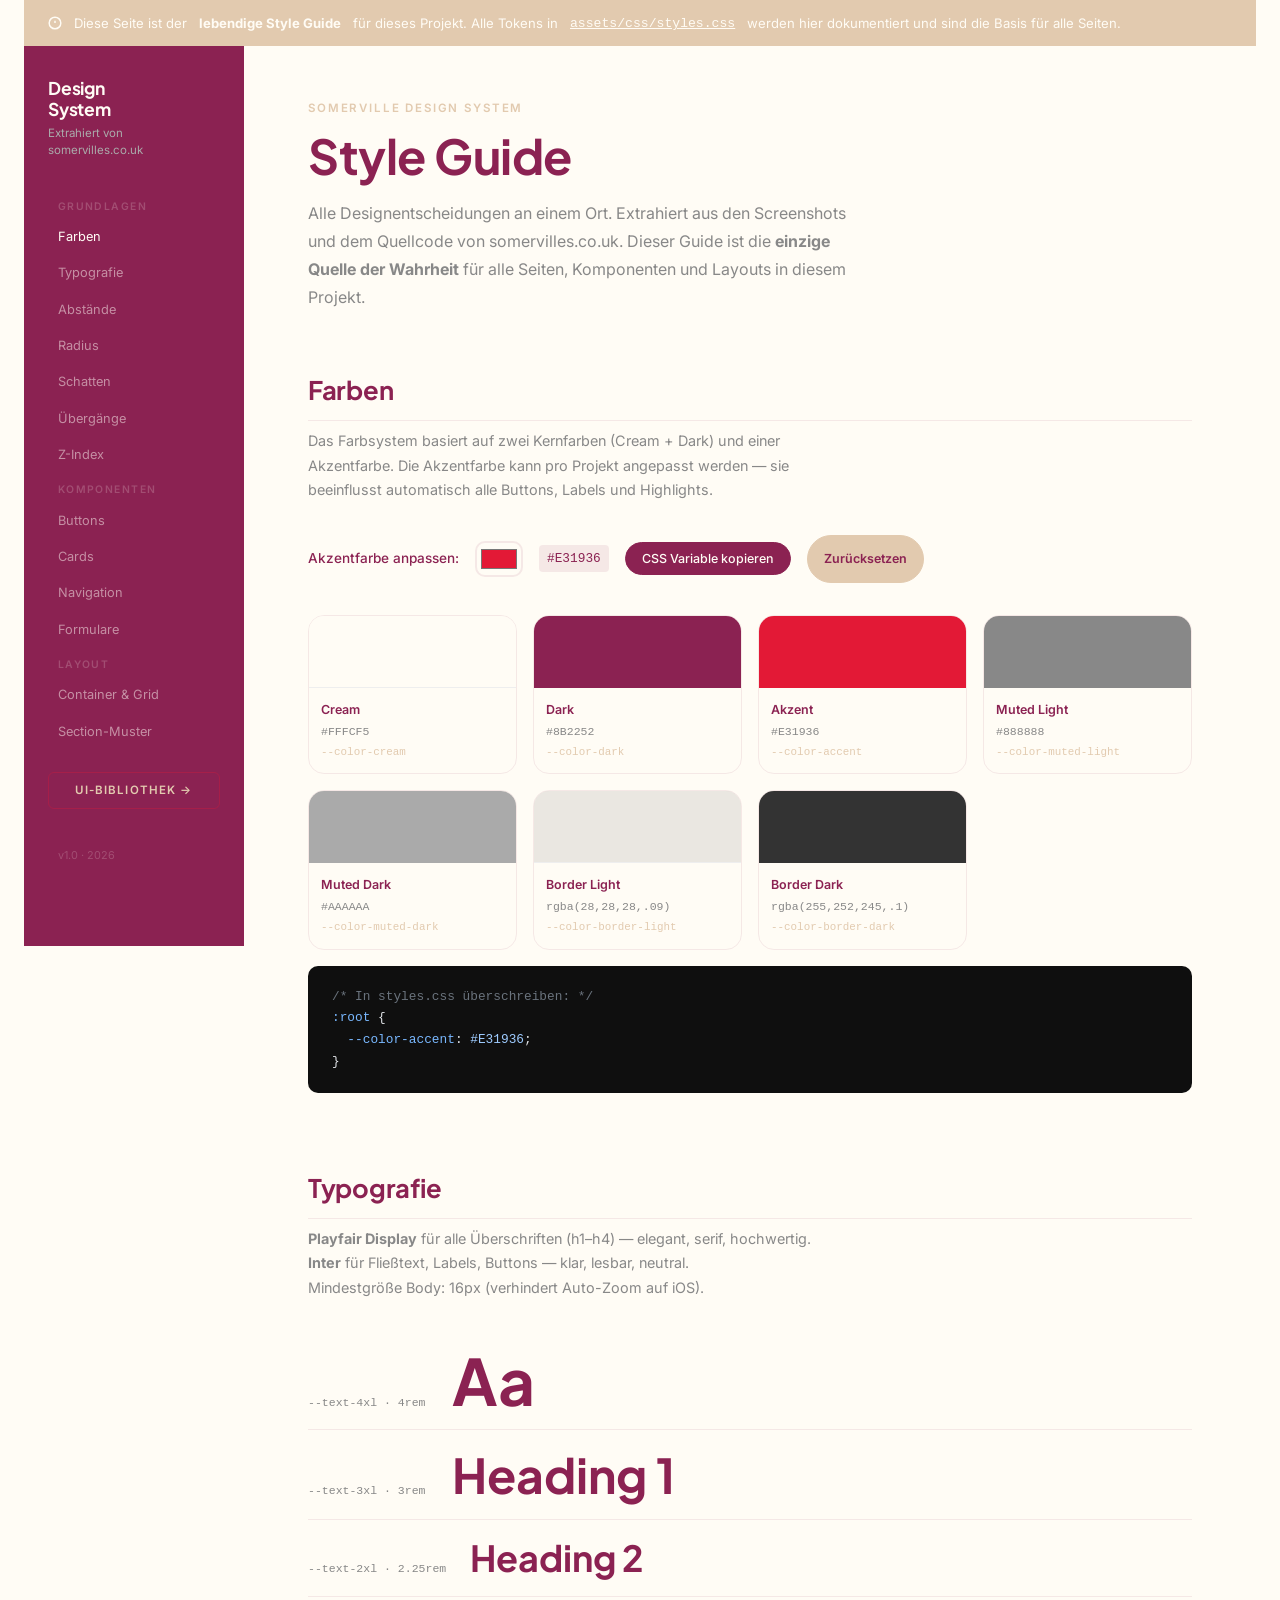
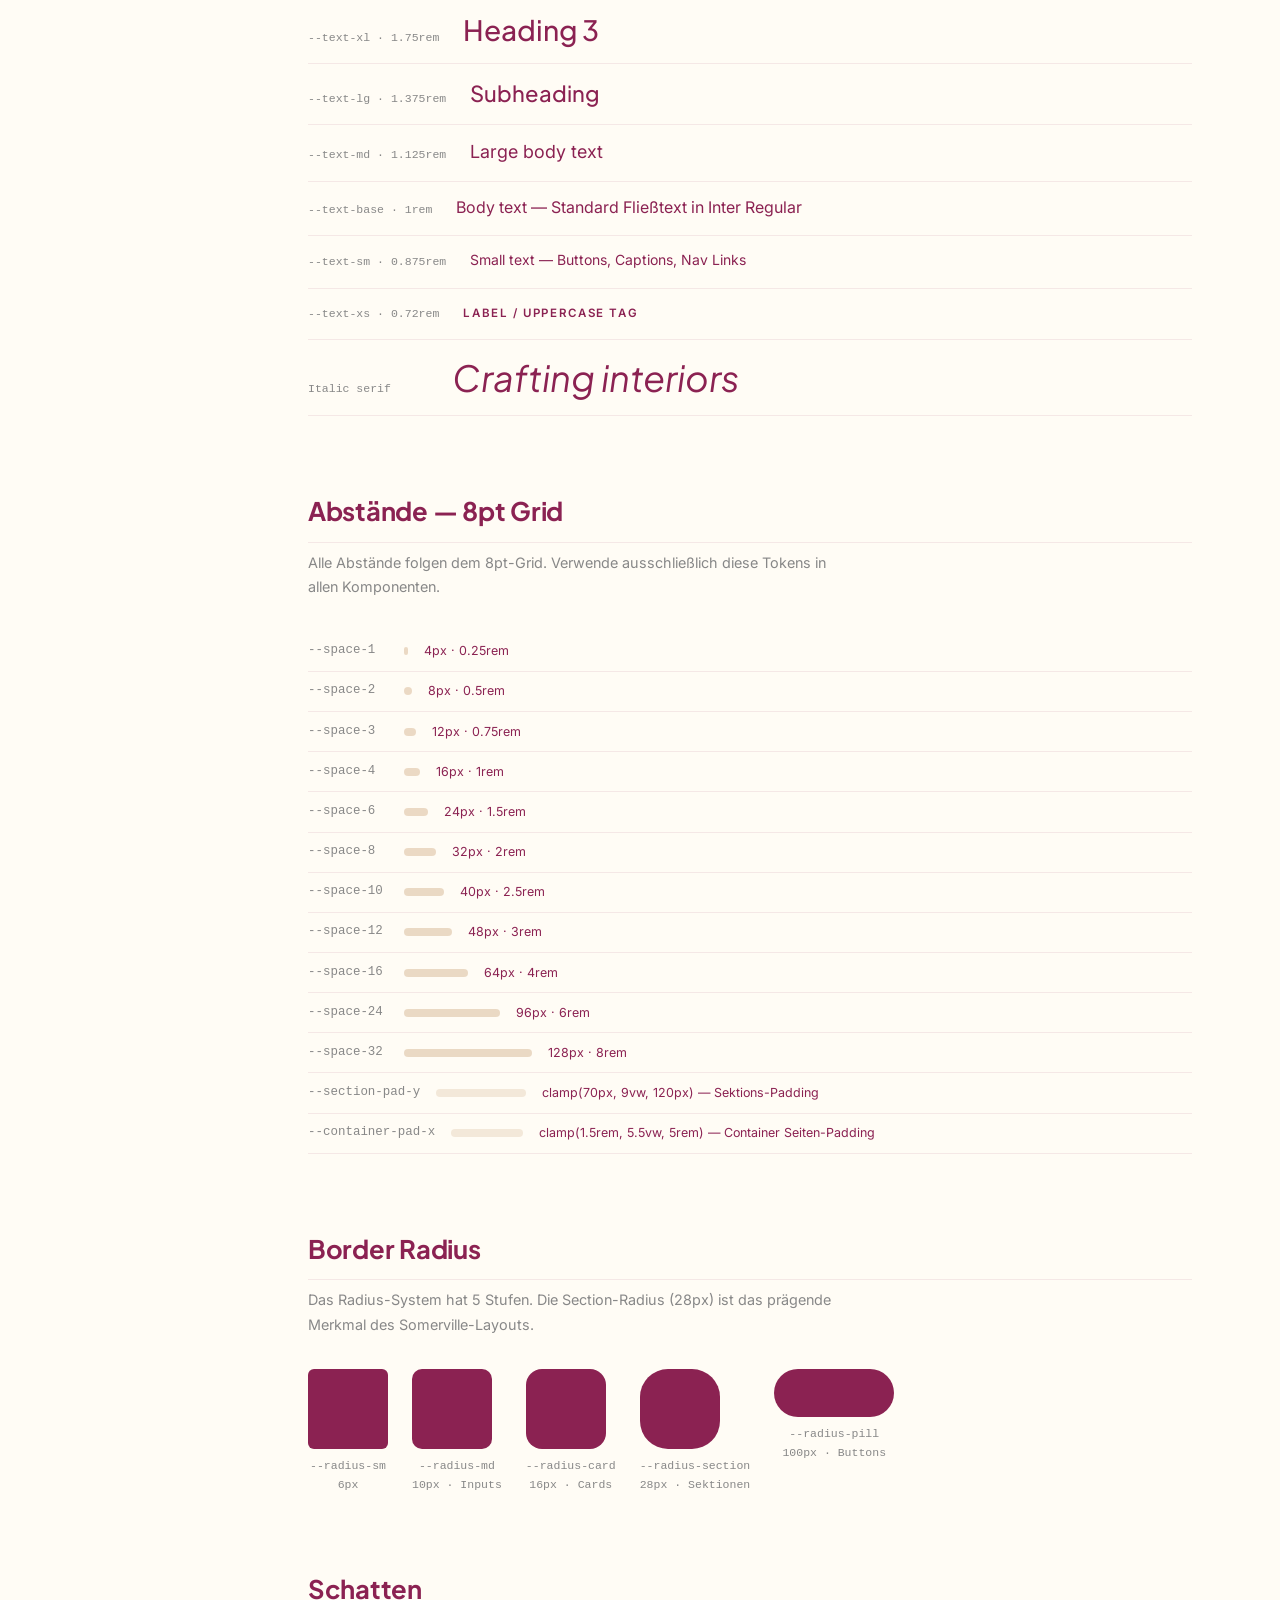
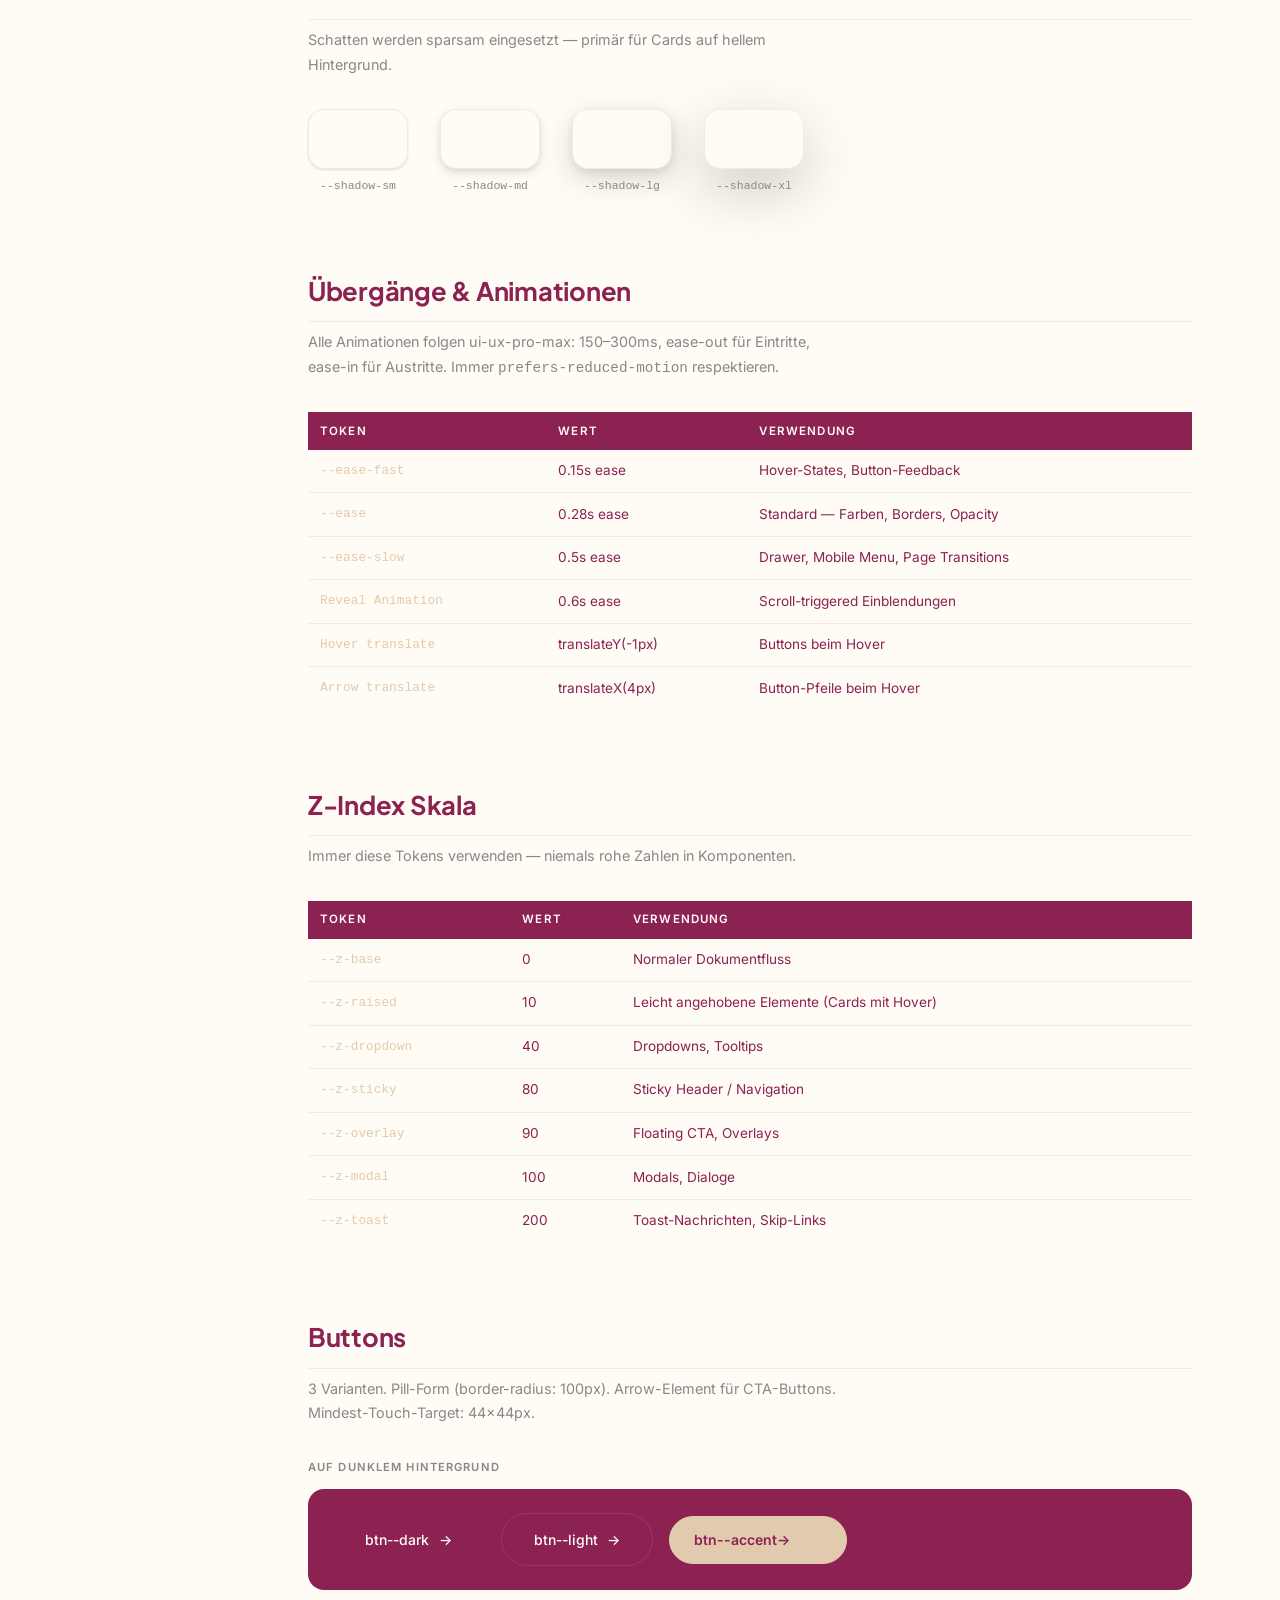
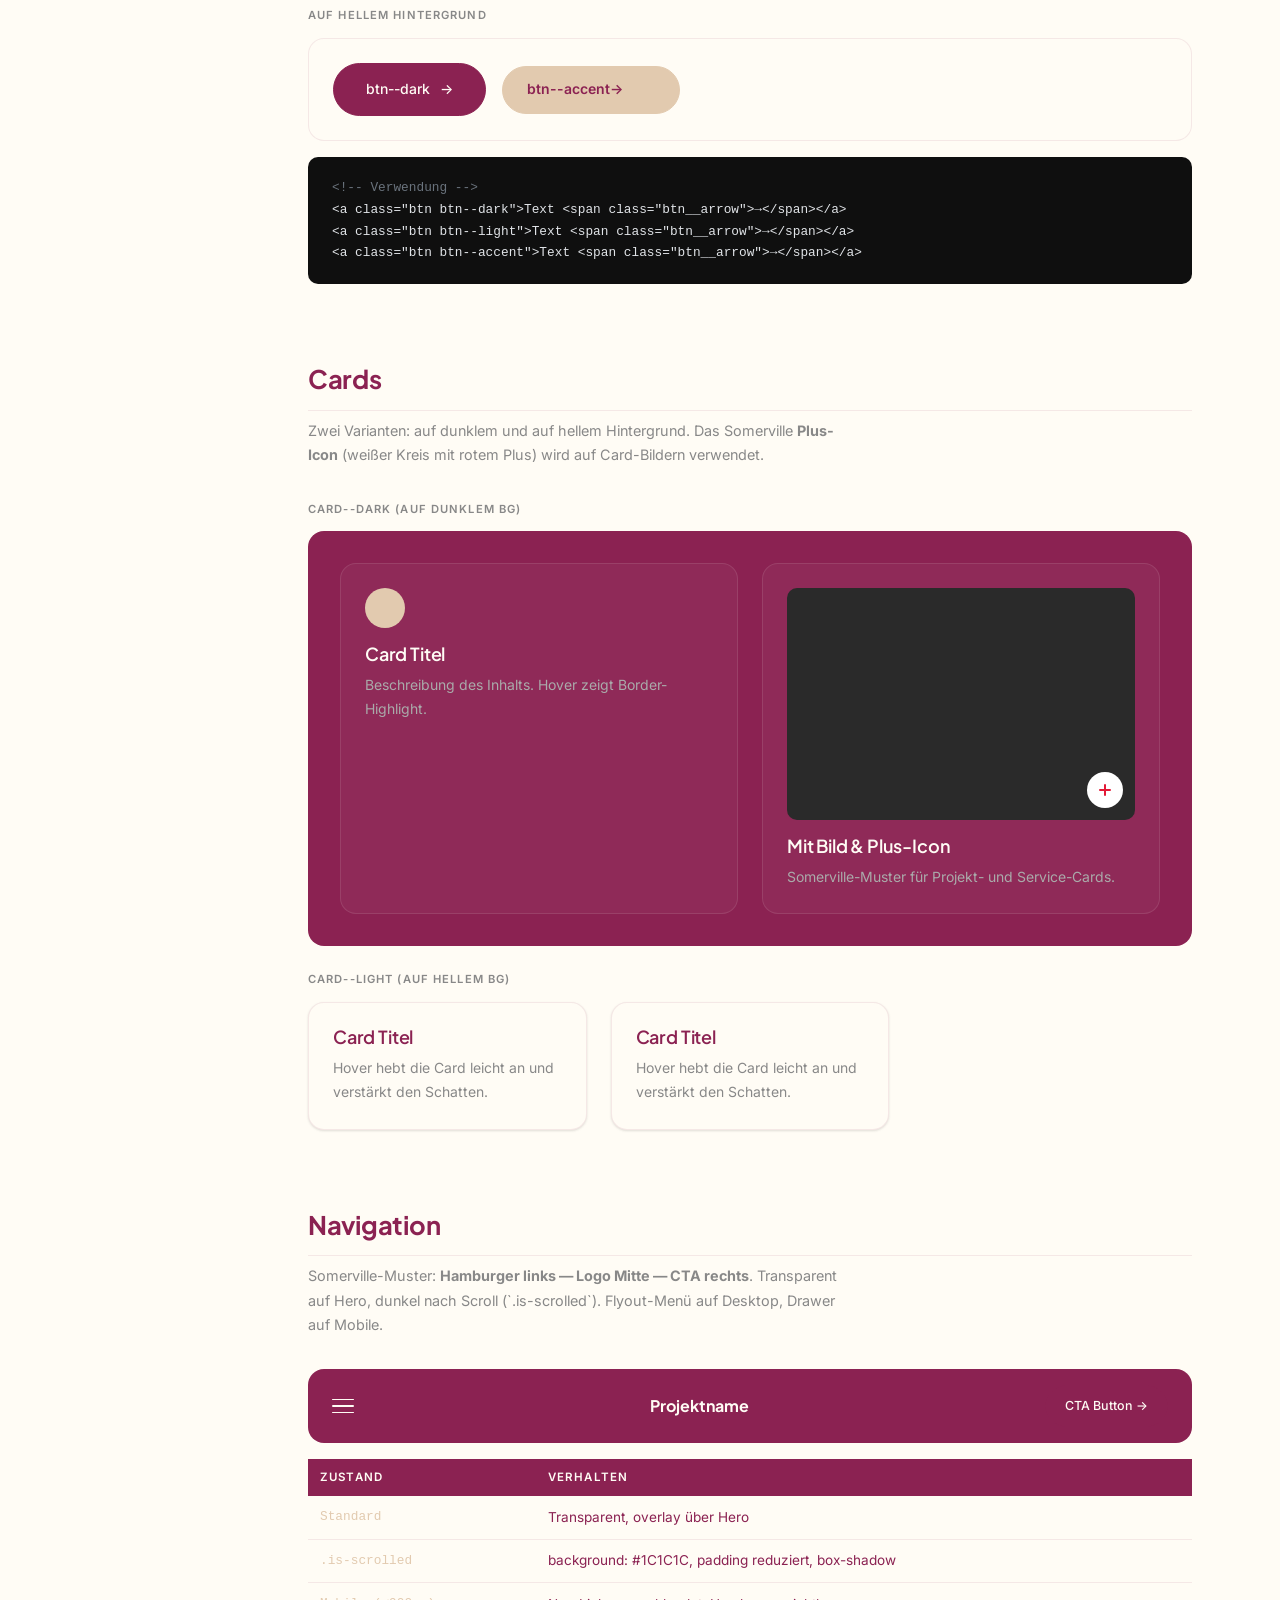
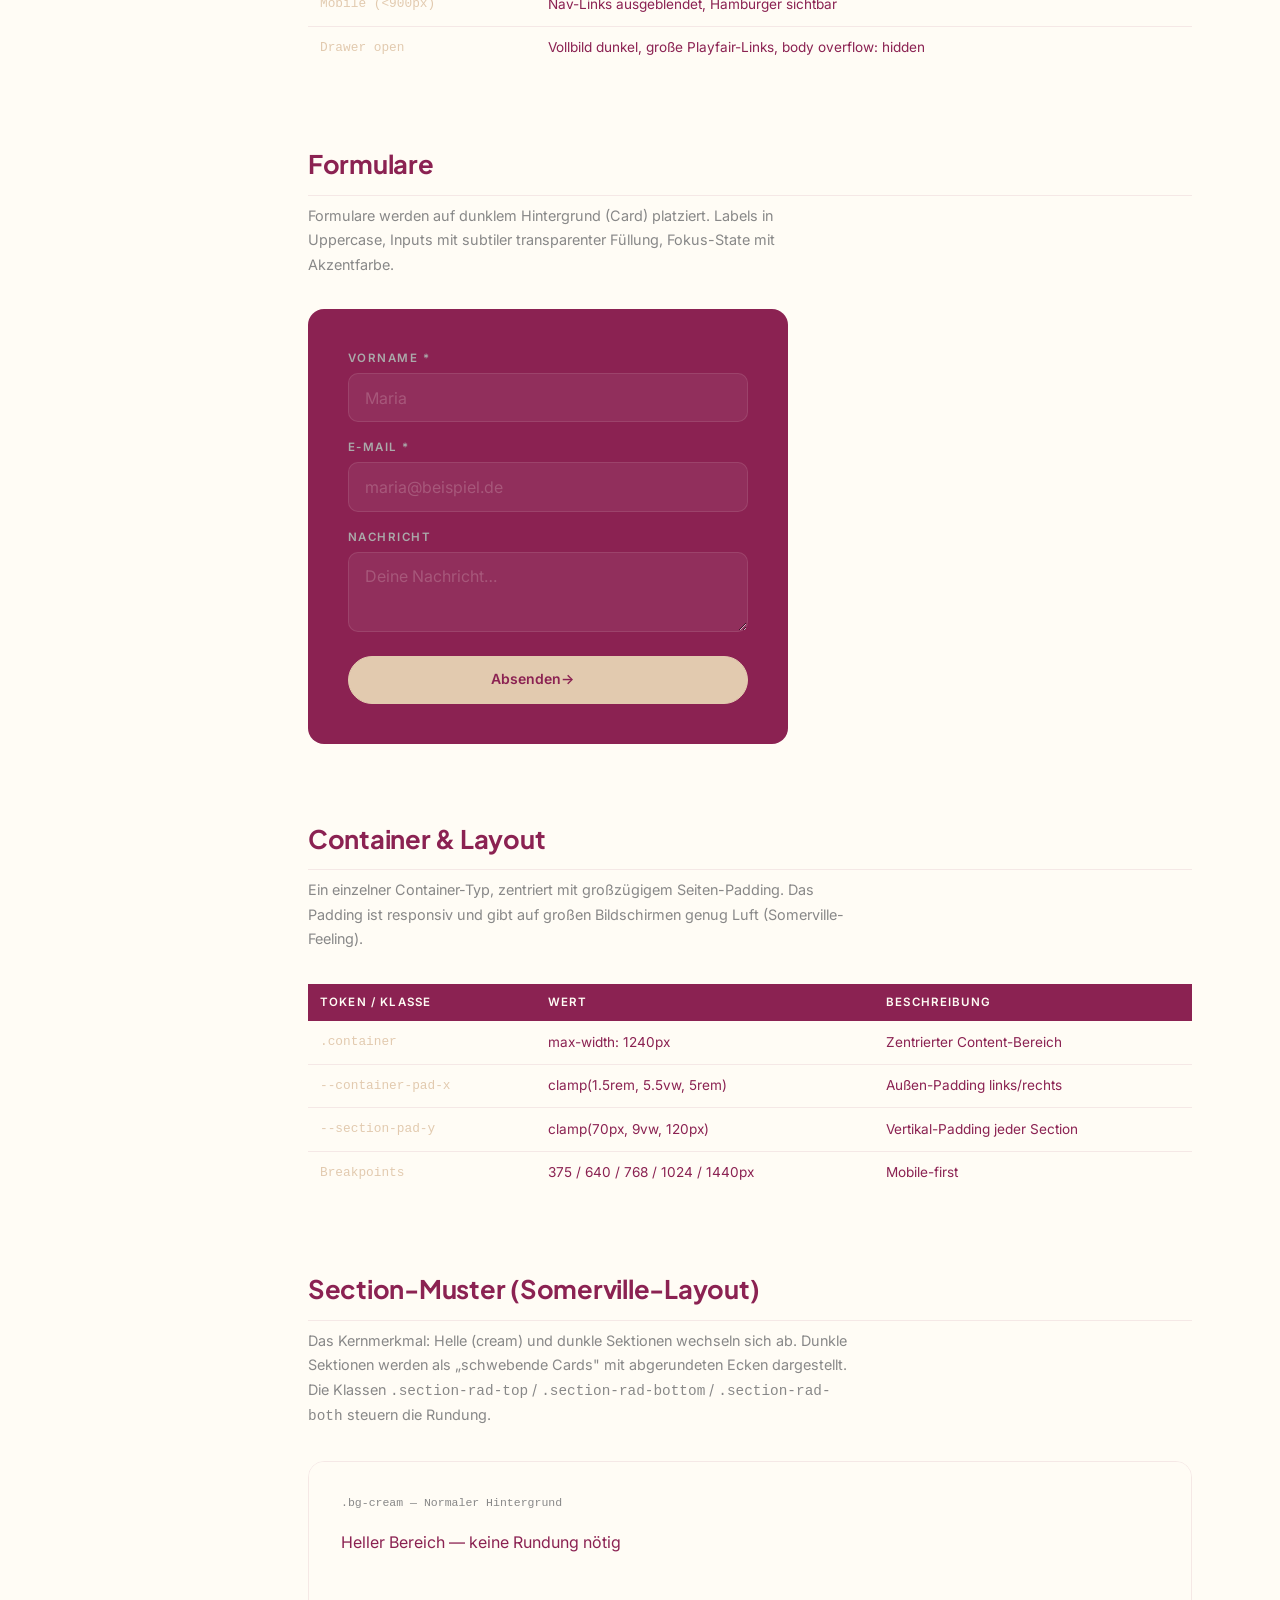
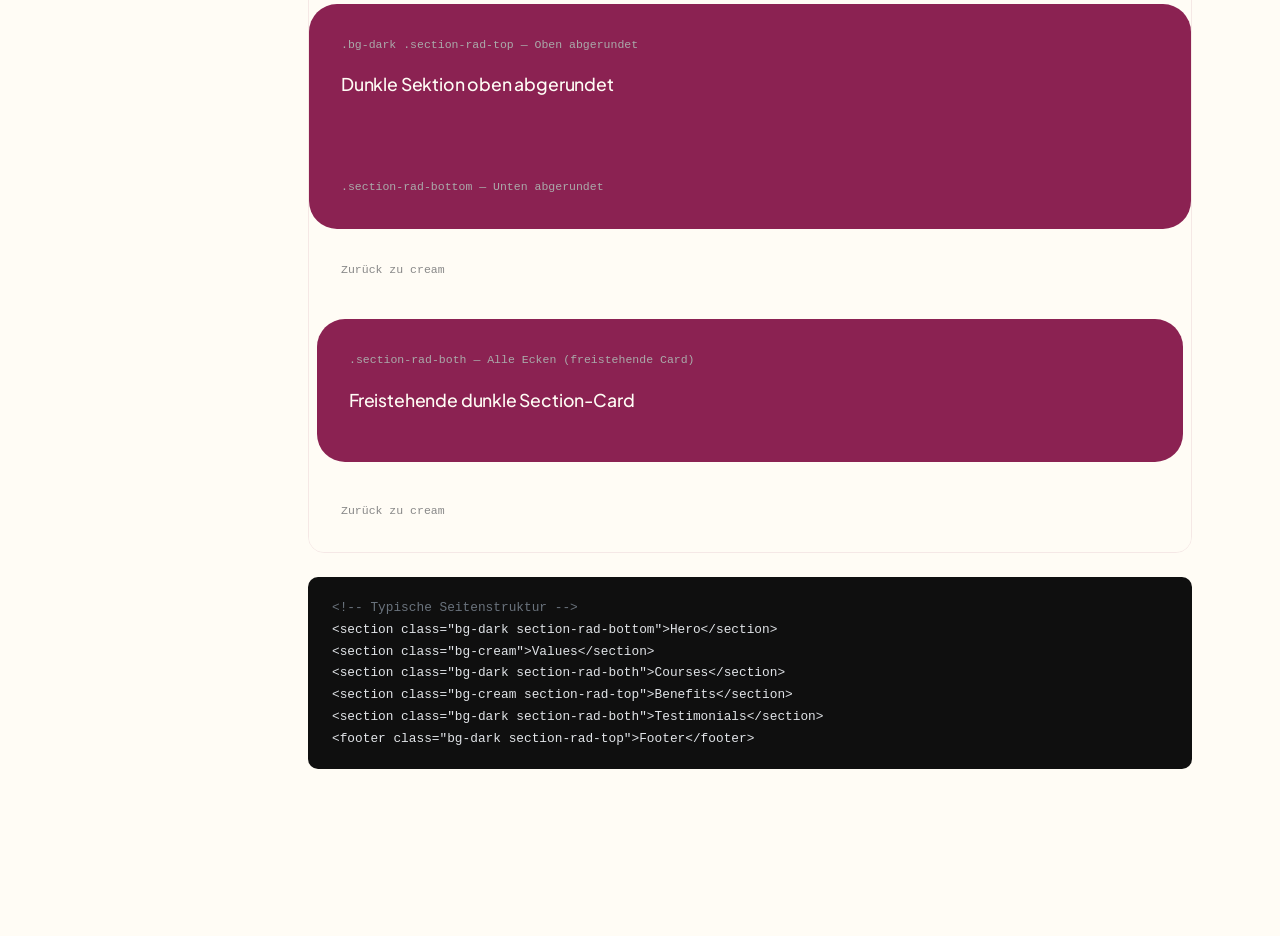
==== commit 0a44c520: "Replace dark color with modern rose #8B2252" ====
--- a/design-system/index.html
+++ b/design-system/index.html
@@ -230,10 +230,10 @@
             </div>
           </div>
           <div class="sg-token">
-            <div class="sg-token-swatch" style="background:#1C1C1C;"></div>
+            <div class="sg-token-swatch" style="background:#8B2252;"></div>
             <div class="sg-token-info">
               <div class="sg-token-name">Dark</div>
-              <div class="sg-token-value">#1C1C1C</div>
+              <div class="sg-token-value">#8B2252</div>
               <div class="sg-token-var">--color-dark</div>
             </div>
           </div>
--- a/assets/css/styles.css
+++ b/assets/css/styles.css
@@ -7,11 +7,11 @@
 :root {
   /* Colors */
   --color-cream:        #FFFCF5;
-  --color-dark:         #2F3A46;
+  --color-dark:         #8B2252;
   --color-accent:       #E2CAAF;
   --color-muted-light:  #888888;
   --color-muted-dark:   #AAAAAA;
-  --color-border-light: rgba(47,58,70,.09);
+  --color-border-light: rgba(139,34,82,.09);
   --color-border-dark:  rgba(255,252,245,.1);
 
   /* Typography */
@@ -212,7 +212,7 @@
 /* ── HERO ────────────────────────────────────────────────────────── */
 .hero { position: relative; display: flex; align-items: center; border-radius: var(--radius-section) var(--radius-section) 0 0; margin-top: calc(var(--z-sticky) * 1px + 1.5rem); overflow: hidden; margin-top: calc(68px + 1.5rem); }
 .hero__bg { position: absolute; inset: 0; background: url('../img/hero-bg.jpg') center/cover no-repeat; z-index: 0; }
-.hero__bg::after { content: ''; position: absolute; inset: 0; background: rgba(28,36,46,.72); }
+.hero__bg::after { content: ''; position: absolute; inset: 0; background: rgba(100,10,50,.72); }
 .hero__inner { position: relative; z-index: 1; width: 100%; max-width: var(--container-max); margin: 0 auto; padding: 1.5rem var(--container-pad-x); display: grid; grid-template-columns: 1fr 2fr; gap: 4rem; align-items: center; }
 .hero__text { display: flex; flex-direction: column; gap: .85rem; justify-content: center; }
 .hero__title { font-size: clamp(3rem, 6.5vw, 5.5rem); font-weight: 800; color: var(--color-cream); line-height: .95; letter-spacing: -.03em; margin: 0; }
@@ -260,7 +260,7 @@
 .course-list { list-style: none; margin: 0; padding: 0; }
 .course-item { display: grid; grid-template-columns: 2rem 1.5rem 1fr auto auto; align-items: center; gap: 1rem; padding: 1.1rem 0; border-bottom: 1px solid var(--color-border-light); transition: background var(--ease); }
 .course-item:first-child { border-top: 1px solid var(--color-border-light); }
-.course-item:hover { background: rgba(47,58,70,.03); margin: 0 -1rem; padding-left: 1rem; padding-right: 1rem; border-radius: var(--radius-sm); }
+.course-item:hover { background: rgba(139,34,82,.03); margin: 0 -1rem; padding-left: 1rem; padding-right: 1rem; border-radius: var(--radius-sm); }
 .course-item__num { font-size: var(--text-xs); font-weight: 600; color: var(--color-muted); letter-spacing: .05em; }
 .course-item__icon { color: var(--color-accent); display: flex; align-items: center; }
 .course-item__title { font-size: var(--text-base); color: var(--color-dark); font-weight: 400; }
@@ -384,21 +384,21 @@
 .contact-info__value a:hover { color: var(--color-accent); }
 
 /* Right: visual — full bleed, no padding */
-.contact__visual { position: relative; overflow: hidden; background: linear-gradient(160deg, rgba(226,202,175,.35) 0%, rgba(47,58,70,.25) 100%); display: flex; align-items: center; justify-content: center; margin-right: calc(-1 * max(var(--page-margin), (100vw - var(--container-max)) / 2 + var(--page-margin))); }
+.contact__visual { position: relative; overflow: hidden; background: linear-gradient(160deg, rgba(226,202,175,.35) 0%, rgba(139,34,82,.25) 100%); display: flex; align-items: center; justify-content: center; margin-right: calc(-1 * max(var(--page-margin), (100vw - var(--container-max)) / 2 + var(--page-margin))); }
 .contact__visual img { position: absolute; inset: 0; width: 100%; height: 100%; object-fit: cover; object-position: right center; }
-.contact__visual-placeholder { display: flex; flex-direction: column; align-items: center; gap: .85rem; color: rgba(47,58,70,.35); pointer-events: none; }
+.contact__visual-placeholder { display: flex; flex-direction: column; align-items: center; gap: .85rem; color: rgba(139,34,82,.35); pointer-events: none; }
 .contact__visual-placeholder span { font-size: var(--text-xs); font-weight: 600; letter-spacing: .12em; text-transform: uppercase; }
 
 /* ── CONTACT MODAL ───────────────────────────────────────────────── */
 .contact-modal { position: fixed; inset: 0; z-index: var(--z-modal); display: flex; align-items: center; justify-content: center; padding: 1.5rem; opacity: 0; pointer-events: none; transition: opacity 0.3s ease; }
 .contact-modal.is-open { opacity: 1; pointer-events: all; }
-.contact-modal__backdrop { position: absolute; inset: 0; background: rgba(47,58,70,.75); backdrop-filter: blur(6px); -webkit-backdrop-filter: blur(6px); }
+.contact-modal__backdrop { position: absolute; inset: 0; background: rgba(139,34,82,.75); backdrop-filter: blur(6px); -webkit-backdrop-filter: blur(6px); }
 .contact-modal__card { position: relative; z-index: 1; background: var(--color-cream); border-radius: var(--radius-card); padding: 2.5rem; width: 100%; max-width: 540px; max-height: 92vh; overflow-y: auto; transform: translateY(24px); transition: transform 0.35s cubic-bezier(0.34, 1.2, 0.64, 1); }
 .contact-modal.is-open .contact-modal__card { transform: translateY(0); }
 .contact-modal__header { display: flex; align-items: center; justify-content: space-between; margin-bottom: 2rem; }
 .contact-modal__title { font-family: var(--font-heading); font-size: var(--text-xl); font-weight: 600; color: var(--color-dark); margin: 0; }
-.contact-modal__close { width: 2.25rem; height: 2.25rem; border-radius: 50%; background: rgba(47,58,70,.08); color: var(--color-dark); display: flex; align-items: center; justify-content: center; transition: background var(--ease); flex-shrink: 0; }
-.contact-modal__close:hover { background: rgba(47,58,70,.14); }
+.contact-modal__close { width: 2.25rem; height: 2.25rem; border-radius: 50%; background: rgba(139,34,82,.08); color: var(--color-dark); display: flex; align-items: center; justify-content: center; transition: background var(--ease); flex-shrink: 0; }
+.contact-modal__close:hover { background: rgba(139,34,82,.14); }
 
 /* Form inside modal */
 .contact-form { display: flex; flex-direction: column; gap: 1.15rem; }
@@ -407,7 +407,7 @@
 .contact-form .field input,
 .contact-form .field textarea { background: #fff; border: 1.5px solid var(--color-border-light); border-radius: var(--radius-md); padding: .85rem 1rem; color: var(--color-dark); font-family: var(--font-body); font-size: var(--text-base); width: 100%; outline: none; transition: border-color var(--ease), box-shadow var(--ease); -webkit-appearance: none; }
 .contact-form .field input::placeholder,
-.contact-form .field textarea::placeholder { color: rgba(47,58,70,.3); }
+.contact-form .field textarea::placeholder { color: rgba(139,34,82,.3); }
 .contact-form .field input:focus,
 .contact-form .field textarea:focus { border-color: var(--color-accent); box-shadow: 0 0 0 3px rgba(226,202,175,.25); }
 .contact-form .field textarea { resize: vertical; min-height: 130px; }
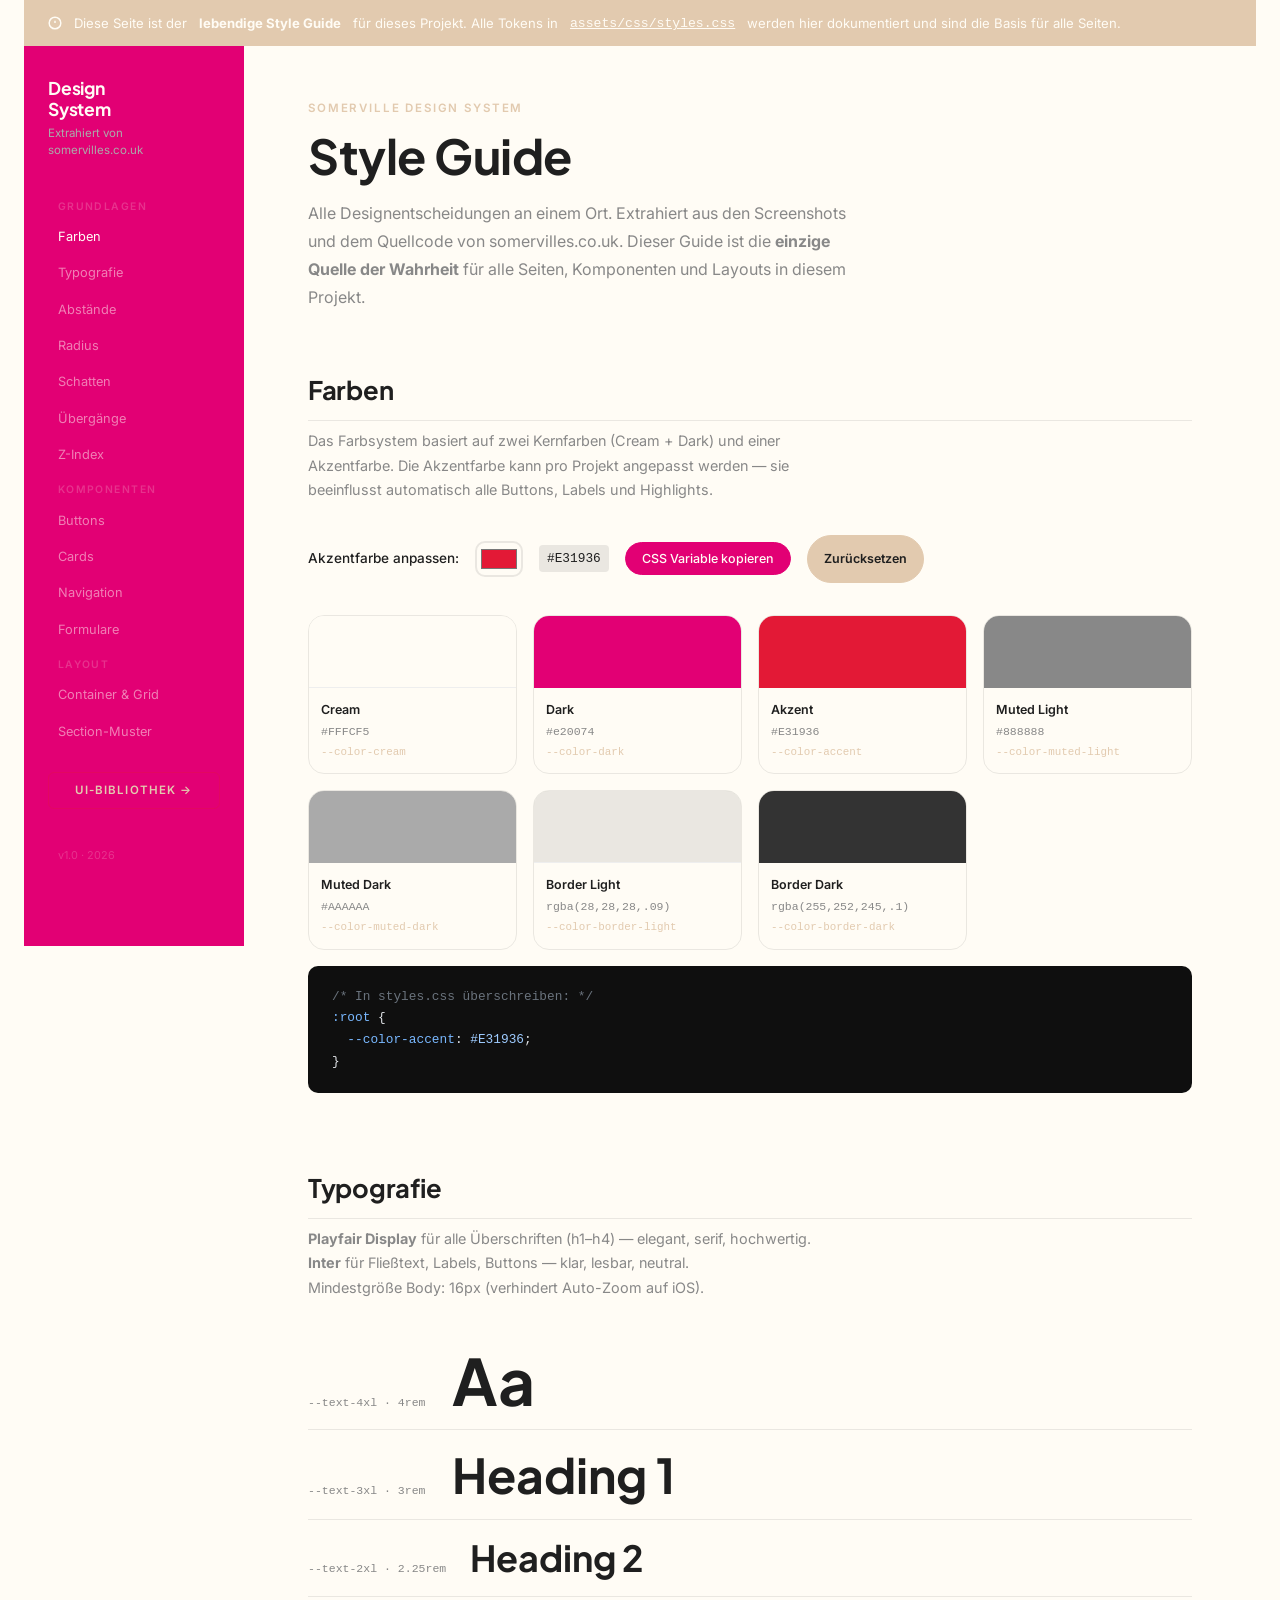
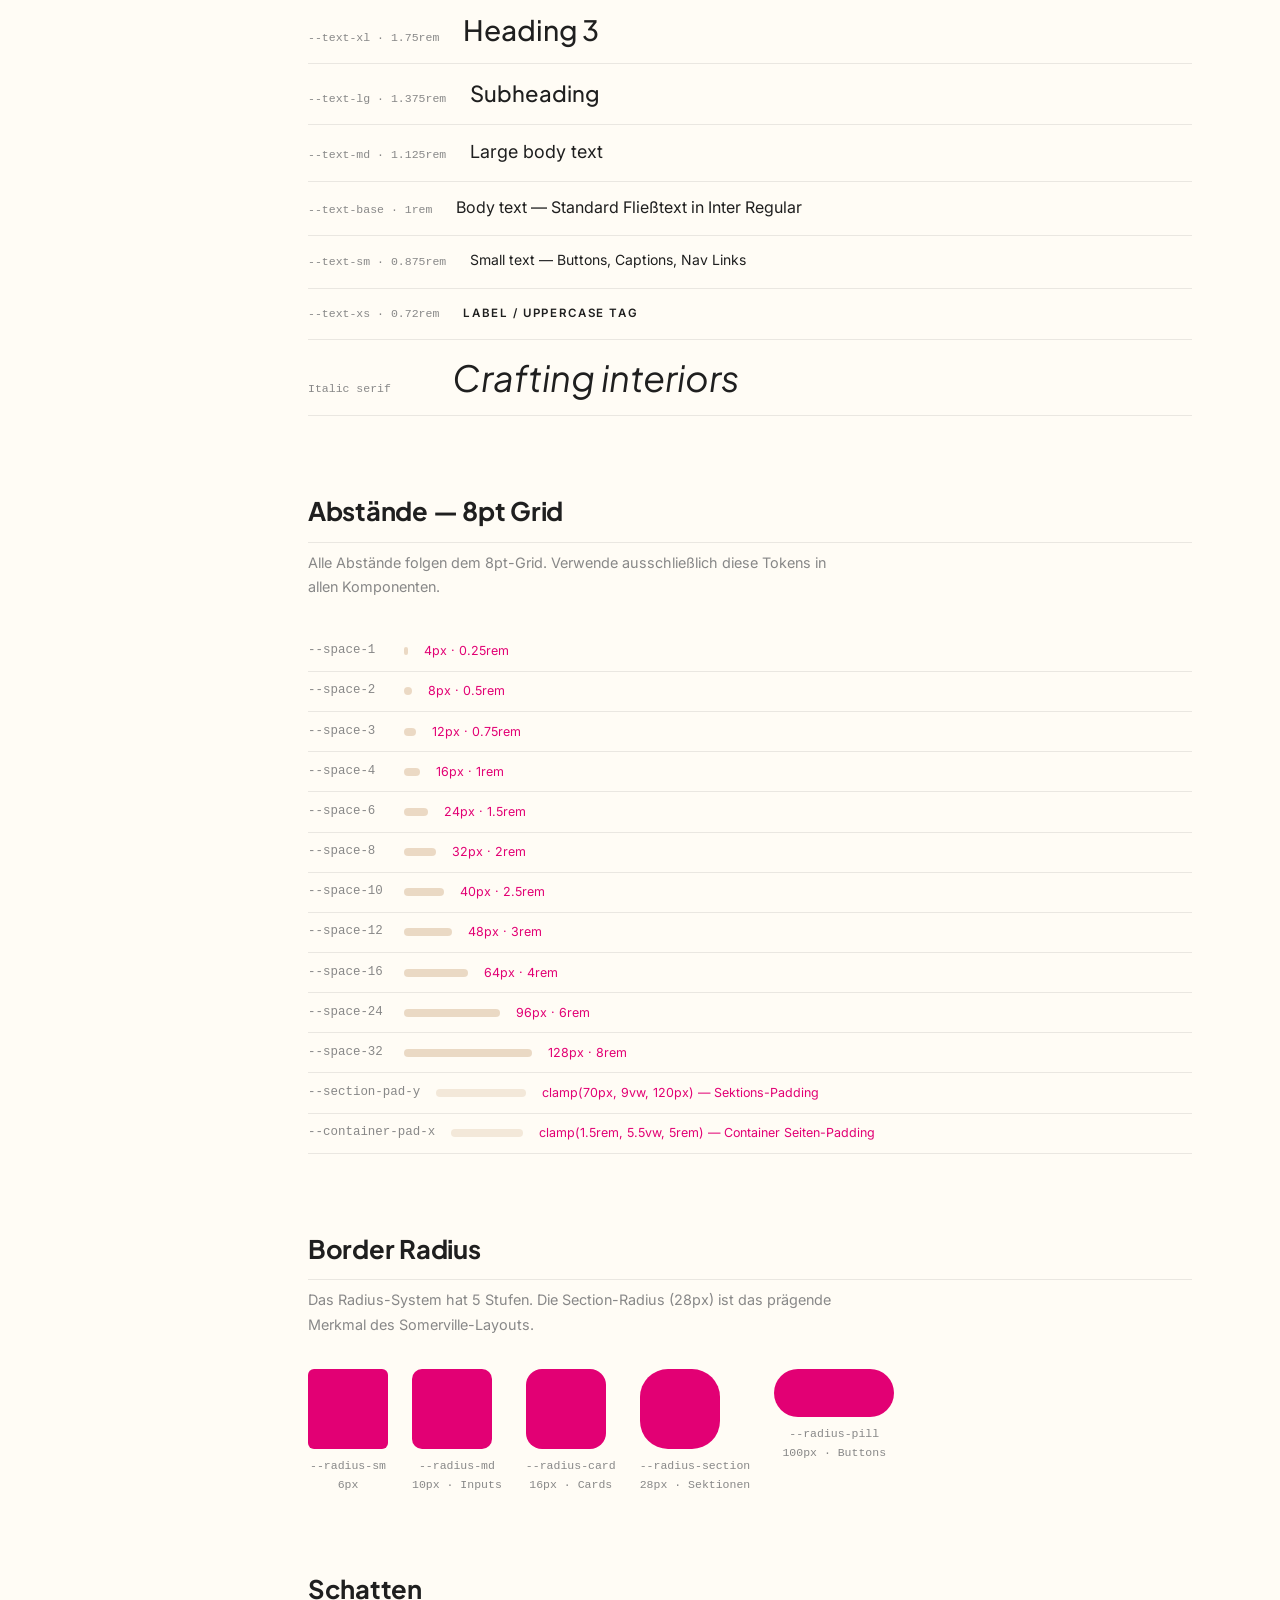
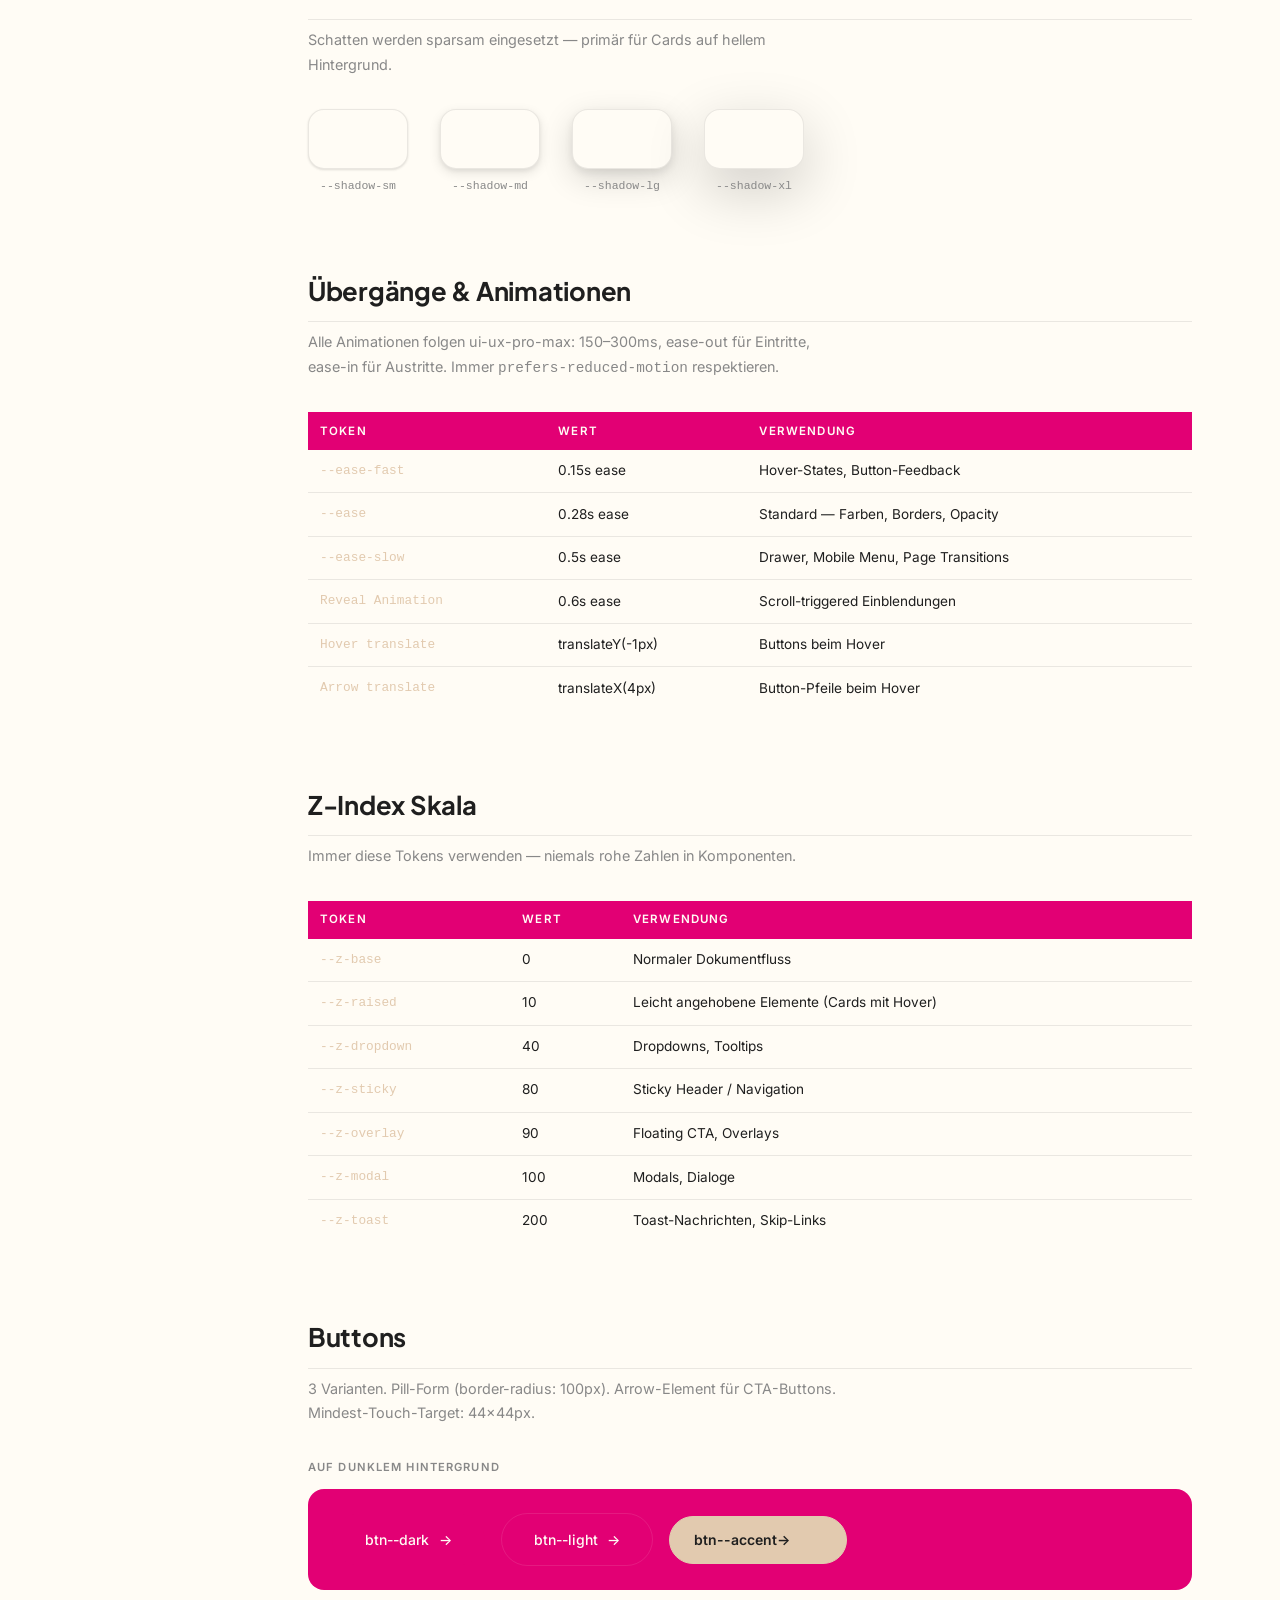
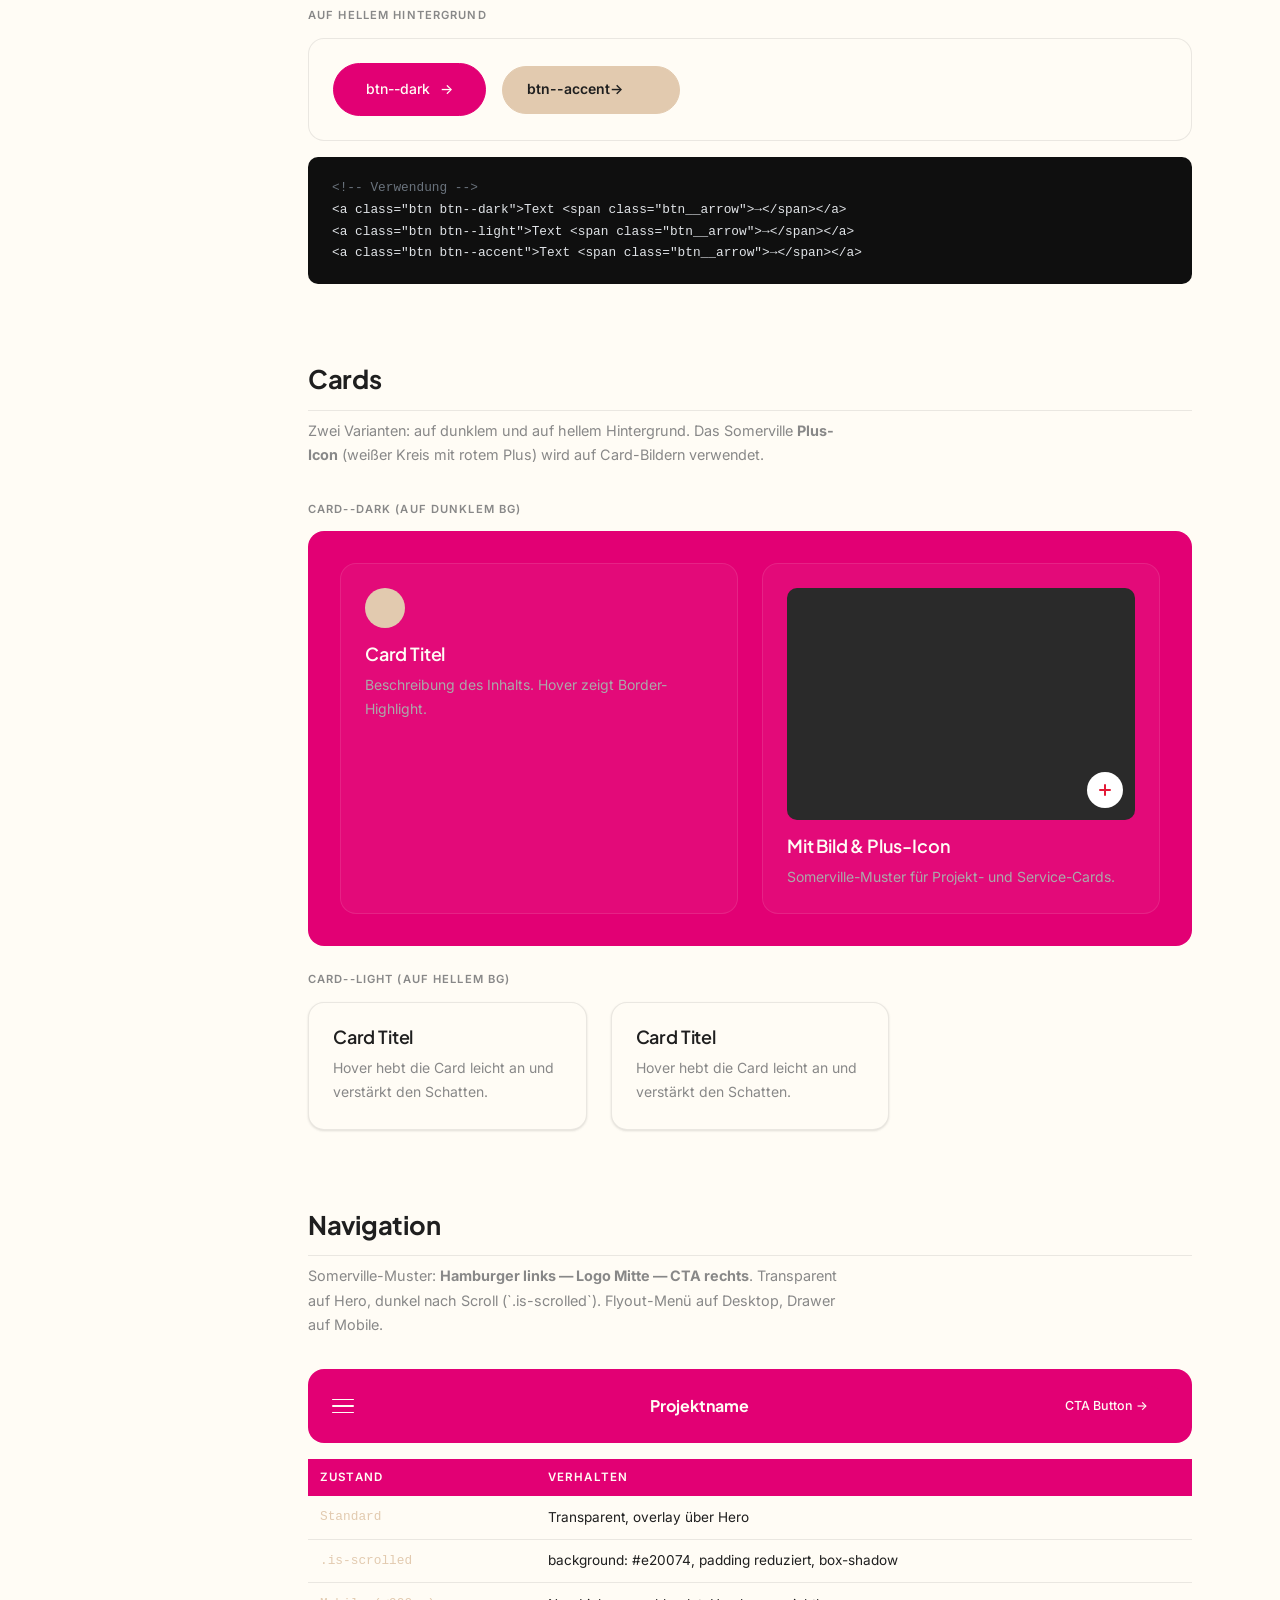
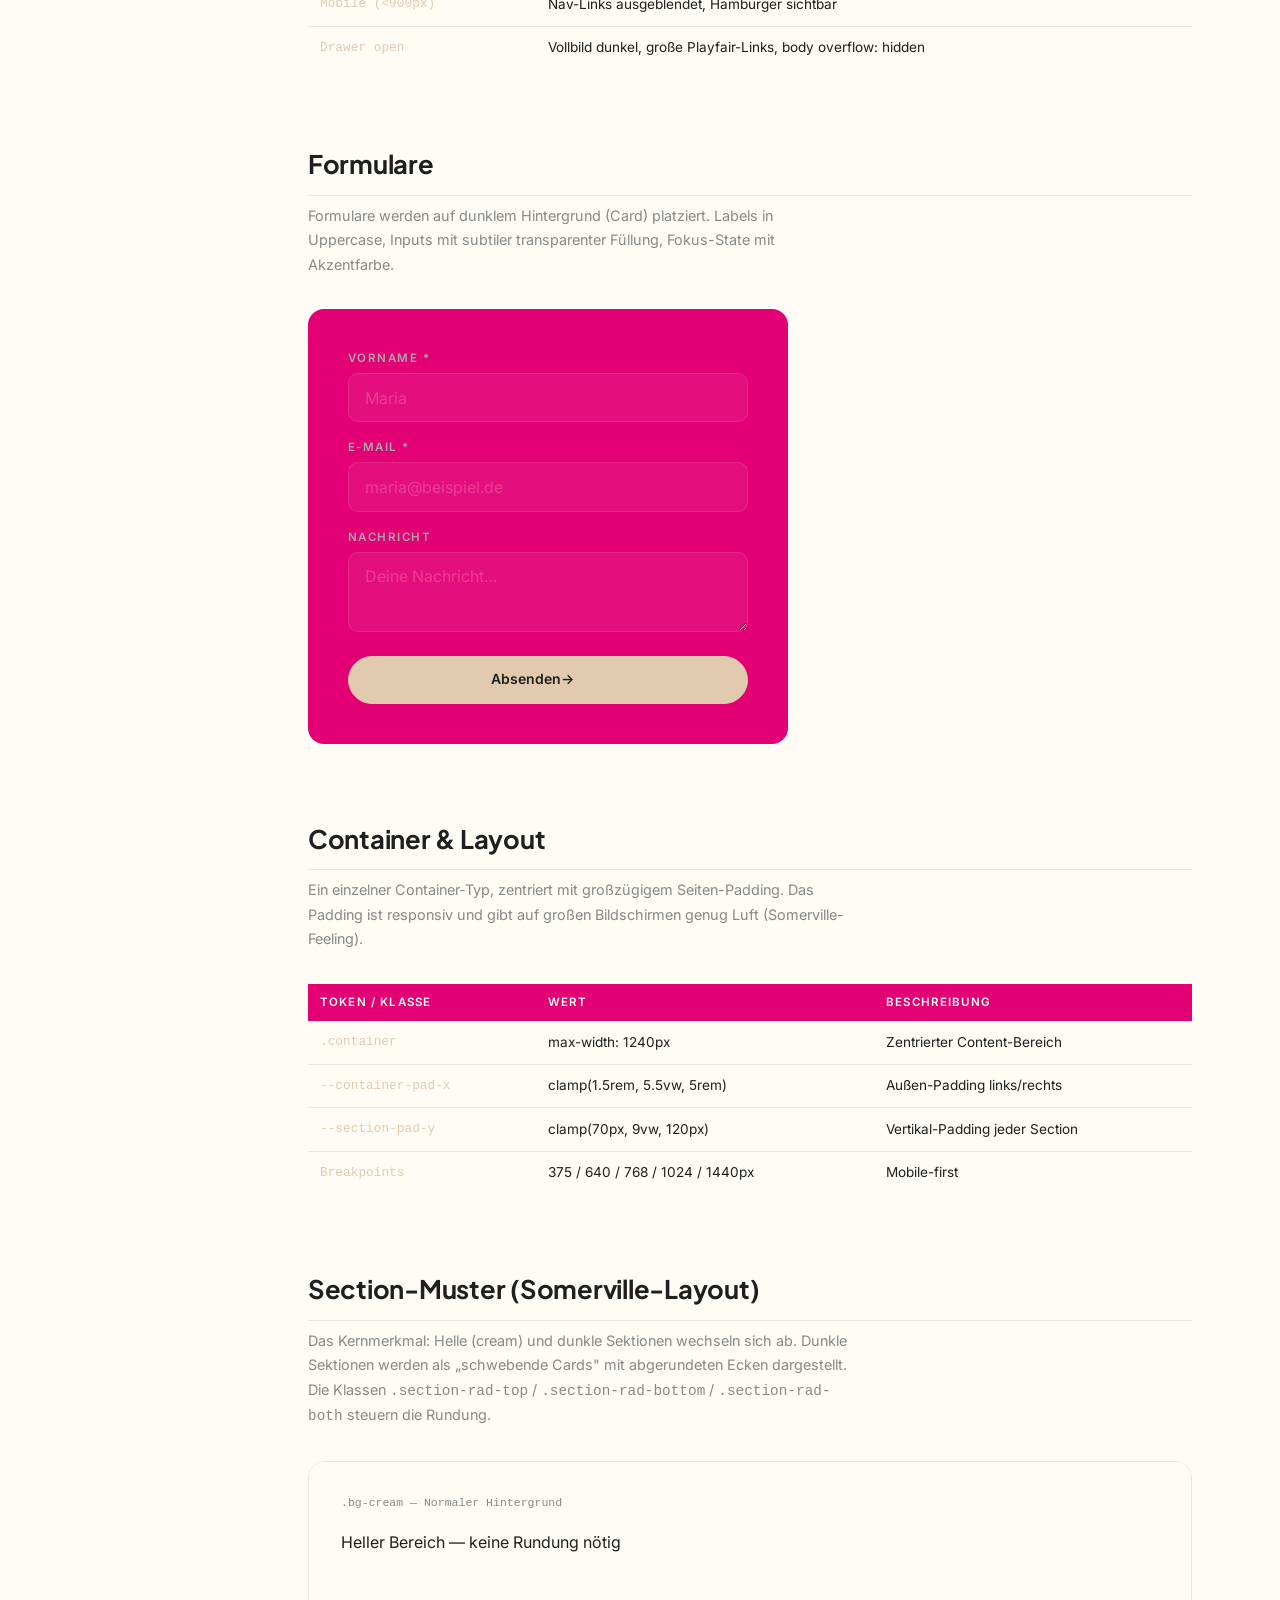
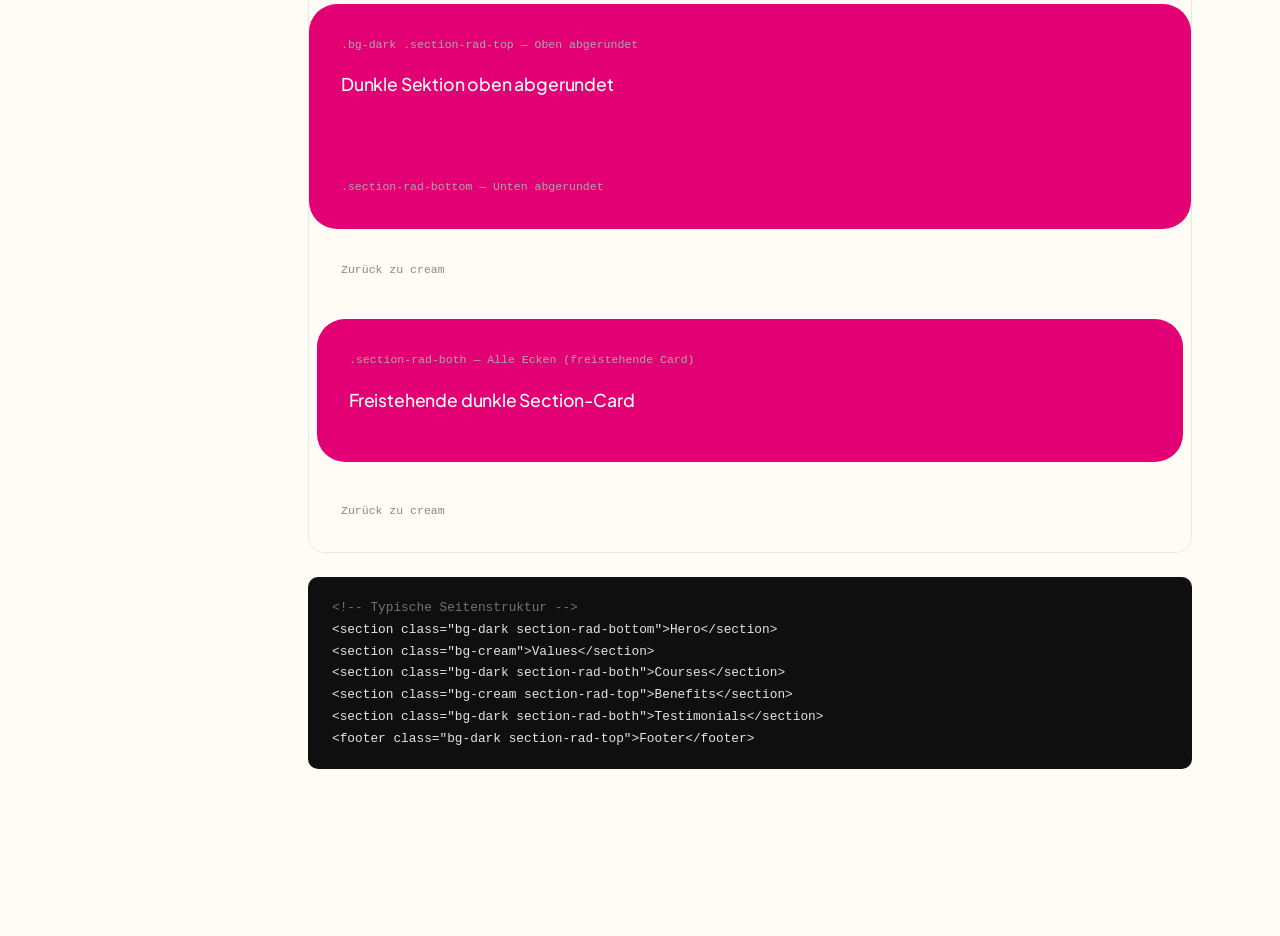
==== commit 15094a40: "Update brand color to #e20074" ====
--- a/design-system/index.html
+++ b/design-system/index.html
@@ -230,10 +230,10 @@
             </div>
           </div>
           <div class="sg-token">
-            <div class="sg-token-swatch" style="background:#8B2252;"></div>
+            <div class="sg-token-swatch" style="background:#e20074;"></div>
             <div class="sg-token-info">
               <div class="sg-token-name">Dark</div>
-              <div class="sg-token-value">#8B2252</div>
+              <div class="sg-token-value">#e20074</div>
               <div class="sg-token-var">--color-dark</div>
             </div>
           </div>
@@ -531,7 +531,7 @@
           <thead><tr><th>Zustand</th><th>Verhalten</th></tr></thead>
           <tbody>
             <tr><td>Standard</td><td>Transparent, overlay über Hero</td></tr>
-            <tr><td>.is-scrolled</td><td>background: #1C1C1C, padding reduziert, box-shadow</td></tr>
+            <tr><td>.is-scrolled</td><td>background: #e20074, padding reduziert, box-shadow</td></tr>
             <tr><td>Mobile (&lt;900px)</td><td>Nav-Links ausgeblendet, Hamburger sichtbar</td></tr>
             <tr><td>Drawer open</td><td>Vollbild dunkel, große Playfair-Links, body overflow: hidden</td></tr>
           </tbody>
--- a/assets/css/styles.css
+++ b/assets/css/styles.css
@@ -7,11 +7,12 @@
 :root {
   /* Colors */
   --color-cream:        #FFFCF5;
-  --color-dark:         #8B2252;
+  --color-dark:         #e20074;
+  --color-text:         #1F1F1F;
   --color-accent:       #E2CAAF;
   --color-muted-light:  #888888;
   --color-muted-dark:   #AAAAAA;
-  --color-border-light: rgba(139,34,82,.09);
+  --color-border-light: rgba(31,31,31,.09);
   --color-border-dark:  rgba(255,252,245,.1);
 
   /* Typography */
@@ -83,7 +84,7 @@
 /* ── RESET ───────────────────────────────────────────────────────── */
 *, *::before, *::after { box-sizing: border-box; margin: 0; padding: 0; }
 html { scroll-behavior: smooth; font-size: var(--font-size-base); }
-body { font-family: var(--font-body); background: var(--color-cream); color: var(--color-dark); overflow-x: hidden; -webkit-font-smoothing: antialiased; line-height: var(--line-height); padding: 0 var(--page-margin); }
+body { font-family: var(--font-body); background: var(--color-cream); color: var(--color-text); overflow-x: hidden; -webkit-font-smoothing: antialiased; line-height: var(--line-height); padding: 0 var(--page-margin); }
 img { max-width: 100%; display: block; }
 a { text-decoration: none; color: inherit; }
 ul { list-style: none; }
@@ -122,7 +123,7 @@
 /* Animated accent button — icon slides left on hover */
 .btn.btn--accent {
   background: var(--color-accent);
-  color: var(--color-dark);
+  color: var(--color-text);
   border-color: var(--color-accent);
   font-weight: 600;
   position: relative;
@@ -149,7 +150,7 @@
   width: 2.5rem;
   height: 2.5rem;
   margin-top: -1.25rem;
-  background: var(--color-dark);
+  background: var(--color-text);
   color: var(--color-cream);
   border-radius: 50%;
   display: flex;
@@ -174,9 +175,9 @@
 
 /* ── NAVIGATION ──────────────────────────────────────────────────── */
 .site-header { position: fixed; top: 0; left: var(--page-margin); right: var(--page-margin); z-index: var(--z-sticky); display: flex; align-items: center; justify-content: space-between; padding: 1.25rem var(--container-pad-x); background: var(--color-cream); box-shadow: 0 1px 0 var(--color-border-light); }
-.site-header__logo { font-family: var(--font-heading); font-size: 1.25rem; font-weight: 700; color: var(--color-dark); text-decoration: none; letter-spacing: -.01em; }
+.site-header__logo { font-family: var(--font-heading); font-size: 1.25rem; font-weight: 700; color: var(--color-text); text-decoration: none; letter-spacing: -.01em; }
 .site-header__nav { display: flex; gap: 2rem; }
-.site-header__nav a { font-size: var(--text-sm); color: var(--color-dark); letter-spacing: .01em; text-decoration: none; transition: opacity var(--ease); }
+.site-header__nav a { font-size: var(--text-sm); color: var(--color-text); letter-spacing: .01em; text-decoration: none; transition: opacity var(--ease); }
 .site-header__nav a:hover { opacity: .5; }
 .nav-badge { display: inline-flex; align-items: center; justify-content: center; width: 16px; height: 16px; border-radius: 50%; background: var(--color-accent); color: var(--color-cream); font-size: 9px; font-weight: 700; margin-left: 4px; }
 /* Hamburger */
@@ -212,7 +213,7 @@
 /* ── HERO ────────────────────────────────────────────────────────── */
 .hero { position: relative; display: flex; align-items: center; border-radius: var(--radius-section) var(--radius-section) 0 0; margin-top: calc(var(--z-sticky) * 1px + 1.5rem); overflow: hidden; margin-top: calc(68px + 1.5rem); }
 .hero__bg { position: absolute; inset: 0; background: url('../img/hero-bg.jpg') center/cover no-repeat; z-index: 0; }
-.hero__bg::after { content: ''; position: absolute; inset: 0; background: rgba(100,10,50,.72); }
+.hero__bg::after { content: ''; position: absolute; inset: 0; background: rgba(180,0,90,.90); }
 .hero__inner { position: relative; z-index: 1; width: 100%; max-width: var(--container-max); margin: 0 auto; padding: 1.5rem var(--container-pad-x); display: grid; grid-template-columns: 1fr 2fr; gap: 4rem; align-items: center; }
 .hero__text { display: flex; flex-direction: column; gap: .85rem; justify-content: center; }
 .hero__title { font-size: clamp(3rem, 6.5vw, 5.5rem); font-weight: 800; color: var(--color-cream); line-height: .95; letter-spacing: -.03em; margin: 0; }
@@ -238,7 +239,7 @@
 .value-prop__line { background: rgba(226,202,175,.4); margin-top: -20px; margin-bottom: -20px; }
 .value-prop__left { position: relative; padding: clamp(3rem, 6vw, 5rem) clamp(2rem, 4vw, 3.5rem) clamp(3rem, 6vw, 5rem) var(--container-pad-x); }
 .value-prop__deco { position: absolute; top: -20px; left: 0; width: 50%; height: calc(100% + 20px); background: linear-gradient(0deg, rgba(226,202,175,.18) 0%, rgba(226,202,175,0) 100%); pointer-events: none; }
-.value-prop__title { font-family: var(--font-heading); font-size: clamp(1.75rem, 3vw, 2.5rem); font-weight: 400; line-height: 1.2; letter-spacing: -.02em; color: var(--color-dark); margin-bottom: 2.25rem; max-width: 66%; }
+.value-prop__title { font-family: var(--font-heading); font-size: clamp(1.75rem, 3vw, 2.5rem); font-weight: 400; line-height: 1.2; letter-spacing: -.02em; color: var(--color-text); margin-bottom: 2.25rem; max-width: 66%; }
 .value-prop__right { padding: clamp(3rem, 6vw, 5rem) var(--container-pad-x) clamp(3rem, 6vw, 5rem) clamp(2rem, 4vw, 3.5rem); background: rgba(226,202,175,.06); }
 .value-prop__video { border-radius: var(--radius-card); overflow: hidden; box-shadow: var(--shadow-lg); aspect-ratio: 16/9; background: var(--color-dark); }
 .value-prop__video iframe { width: 100%; height: 100%; border: none; display: block; }
@@ -254,19 +255,22 @@
 .courses { background: var(--color-cream); padding: var(--section-pad-y) 0; border-top: 1px solid var(--color-border-light); scroll-margin-top: calc(68px + 1.5rem); }
 .courses__inner { max-width: var(--container-max); margin: 0 auto; padding: 0 var(--container-pad-x); }
 .courses__header { display: flex; align-items: flex-end; justify-content: space-between; margin-bottom: 3rem; gap: 2rem; }
-.courses__title { font-size: clamp(1.75rem, 3vw, 2.5rem); font-weight: 700; color: var(--color-dark); margin-top: .5rem; }
+.courses__title { font-size: clamp(1.75rem, 3vw, 2.5rem); font-weight: 700; color: var(--color-text); margin-top: .5rem; }
 .courses__subtitle { font-size: var(--text-sm); color: var(--color-muted); white-space: nowrap; padding-bottom: .25rem; }
 
 .course-list { list-style: none; margin: 0; padding: 0; }
 .course-item { display: grid; grid-template-columns: 2rem 1.5rem 1fr auto auto; align-items: center; gap: 1rem; padding: 1.1rem 0; border-bottom: 1px solid var(--color-border-light); transition: background var(--ease); }
+.course-item__duration { order: 4; }
+.course-item__btn { order: 5; margin-left: auto; }
 .course-item:first-child { border-top: 1px solid var(--color-border-light); }
-.course-item:hover { background: rgba(139,34,82,.03); margin: 0 -1rem; padding-left: 1rem; padding-right: 1rem; border-radius: var(--radius-sm); }
+.course-item:hover { background: rgba(226,0,116,.03); margin: 0 -1rem; padding-left: 1rem; padding-right: 1rem; border-radius: var(--radius-sm); }
 .course-item__num { font-size: var(--text-xs); font-weight: 600; color: var(--color-muted); letter-spacing: .05em; }
 .course-item__icon { color: var(--color-accent); display: flex; align-items: center; }
-.course-item__title { font-size: var(--text-base); color: var(--color-dark); font-weight: 400; }
-.course-item__btn { display: inline-flex; align-items: center; gap: .4rem; font-size: var(--text-xs); font-weight: 600; color: var(--color-dark); background: rgba(226,202,175,.2); border: 1px solid rgba(226,202,175,.5); border-radius: var(--radius-pill); padding: .4rem 1rem; white-space: nowrap; text-decoration: none; transition: background var(--ease), border-color var(--ease); }
+.course-item__title { font-size: var(--text-base); color: var(--color-text); font-weight: 400; }
+.course-item__btn { display: inline-flex; align-items: center; gap: .4rem; font-size: var(--text-xs); font-weight: 600; color: var(--color-text); background: rgba(226,202,175,.2); border: 1px solid rgba(226,202,175,.5); border-radius: var(--radius-pill); padding: .4rem 1rem; white-space: nowrap; text-decoration: none; transition: background var(--ease), border-color var(--ease); }
 .course-item__btn:hover { background: var(--color-accent); border-color: var(--color-accent); }
-.course-item__duration { font-size: var(--text-sm); color: var(--color-muted); font-variant-numeric: tabular-nums; text-align: right; min-width: 3rem; }
+.course-item__duration { font-size: var(--text-sm); color: var(--color-muted-light); font-variant-numeric: tabular-nums; text-align: right; min-width: 5rem; display: flex; align-items: center; gap: .4rem; justify-content: flex-end; }
+.course-item__day { font-size: var(--text-xs); font-weight: 600; background: rgba(226,0,116,.08); color: var(--color-dark); border-radius: var(--radius-sm); padding: .15rem .4rem; letter-spacing: .03em; }
 
 @media (max-width: 640px) {
   .course-item { grid-template-columns: 1.5rem 1fr auto; gap: .75rem; }
@@ -295,19 +299,19 @@
 .testimonials { background: var(--color-cream); padding: var(--section-pad-y) 0; border-top: 1px solid var(--color-border-light); scroll-margin-top: calc(68px + 1.5rem); }
 .testimonials__inner { max-width: var(--container-max); margin: 0 auto; padding: 0 var(--container-pad-x); }
 .testimonials__header { display: flex; align-items: flex-end; justify-content: space-between; margin-bottom: 2.5rem; gap: 2rem; }
-.testimonials__title { font-size: clamp(1.75rem, 3vw, 2.5rem); font-weight: 700; color: var(--color-dark); margin-top: .5rem; }
+.testimonials__title { font-size: clamp(1.75rem, 3vw, 2.5rem); font-weight: 700; color: var(--color-text); margin-top: .5rem; }
 .testimonials__nav { display: flex; gap: .5rem; }
-.testimonials__btn { width: 2.75rem; height: 2.75rem; border-radius: 50%; border: 1.5px solid var(--color-border-light); background: var(--color-cream); color: var(--color-dark); display: flex; align-items: center; justify-content: center; cursor: pointer; transition: background var(--ease), border-color var(--ease); flex-shrink: 0; }
+.testimonials__btn { width: 2.75rem; height: 2.75rem; border-radius: 50%; border: 1.5px solid var(--color-border-light); background: var(--color-cream); color: var(--color-text); display: flex; align-items: center; justify-content: center; cursor: pointer; transition: background var(--ease), border-color var(--ease); flex-shrink: 0; }
 .testimonials__btn:hover { background: var(--color-dark); color: var(--color-cream); border-color: var(--color-dark); }
 .testimonials__btn:disabled { opacity: .3; cursor: default; }
 .testimonials__viewport { overflow: hidden; }
 .testimonials__track { display: flex; gap: 1.5rem; transition: transform 0.5s cubic-bezier(0.25, 0.46, 0.45, 0.94); will-change: transform; }
 .tcard { flex: 0 0 calc((100% - 3rem) / 3); min-width: 0; background: #fff; border: 1px solid var(--color-border-light); border-radius: var(--radius-card); padding: 2rem; display: flex; flex-direction: column; gap: 1rem; box-shadow: var(--shadow-sm); }
 .tcard__stars { color: #f5a623; font-size: 1rem; display: flex; align-items: center; gap: .5rem; }
-.tcard__score { font-size: var(--text-sm); font-weight: 700; color: var(--color-dark); }
+.tcard__score { font-size: var(--text-sm); font-weight: 700; color: var(--color-text); }
 .tcard__meta { font-size: var(--text-xs); color: var(--color-muted); }
-.tcard__title { font-family: var(--font-heading); font-size: var(--text-base); font-weight: 600; color: var(--color-dark); line-height: 1.4; margin: 0; }
-.tcard__text { font-size: var(--text-sm); color: var(--color-dark); line-height: 1.7; opacity: .75; flex: 1; margin: 0; }
+.tcard__title { font-family: var(--font-heading); font-size: var(--text-base); font-weight: 600; color: var(--color-text); line-height: 1.4; margin: 0; }
+.tcard__text { font-size: var(--text-sm); color: var(--color-text); line-height: 1.7; opacity: .75; flex: 1; margin: 0; }
 .tcard__badge { display: inline-flex; align-items: center; gap: .35rem; font-size: var(--text-xs); font-weight: 600; color: #2e7d52; background: rgba(46,125,82,.08); border-radius: var(--radius-pill); padding: .3rem .75rem; align-self: flex-start; margin-top: auto; }
 .testimonials__dots { display: flex; gap: .5rem; justify-content: center; margin-top: 2rem; }
 .testimonials__dot { width: 8px; height: 8px; border-radius: 50%; background: var(--color-border-light); border: none; cursor: pointer; padding: 0; transition: background var(--ease), transform var(--ease); }
@@ -371,7 +375,7 @@
 
 /* Left: content */
 .contact__content { display: flex; flex-direction: column; justify-content: center; gap: 2.5rem; padding: var(--section-pad-y) var(--container-pad-x); background: var(--color-cream); }
-.contact__title { font-size: clamp(2rem, 3vw, 2.75rem); font-weight: 700; color: var(--color-dark); line-height: 1.15; letter-spacing: -.02em; margin: 0; max-width: 66%; }
+.contact__title { font-size: clamp(2rem, 3vw, 2.75rem); font-weight: 700; color: var(--color-text); line-height: 1.15; letter-spacing: -.02em; margin: 0; max-width: 66%; }
 .contact__desc { font-size: var(--text-base); color: var(--color-muted-light); line-height: 1.75; margin: 0; max-width: 42ch; }
 
 /* Contact info list */
@@ -379,35 +383,35 @@
 .contact-info__item { display: flex; align-items: flex-start; gap: .85rem; }
 .contact-info__icon { flex-shrink: 0; width: 1.25rem; display: flex; align-items: flex-start; justify-content: center; color: var(--color-accent); margin-top: .1rem; }
 .contact-info__label { font-size: var(--text-xs); font-weight: 600; letter-spacing: .1em; text-transform: uppercase; color: var(--color-muted-light); margin-bottom: .25rem; }
-.contact-info__value { font-size: var(--text-md); color: var(--color-dark); font-weight: 500; line-height: 1.6; }
-.contact-info__value a { color: var(--color-dark); transition: color var(--ease); }
+.contact-info__value { font-size: var(--text-md); color: var(--color-text); font-weight: 500; line-height: 1.6; }
+.contact-info__value a { color: var(--color-text); transition: color var(--ease); }
 .contact-info__value a:hover { color: var(--color-accent); }
 
 /* Right: visual — full bleed, no padding */
-.contact__visual { position: relative; overflow: hidden; background: linear-gradient(160deg, rgba(226,202,175,.35) 0%, rgba(139,34,82,.25) 100%); display: flex; align-items: center; justify-content: center; margin-right: calc(-1 * max(var(--page-margin), (100vw - var(--container-max)) / 2 + var(--page-margin))); }
+.contact__visual { position: relative; overflow: hidden; background: linear-gradient(160deg, rgba(226,202,175,.35) 0%, rgba(226,0,116,.25) 100%); display: flex; align-items: center; justify-content: center; margin-right: calc(-1 * max(var(--page-margin), (100vw - var(--container-max)) / 2 + var(--page-margin))); }
 .contact__visual img { position: absolute; inset: 0; width: 100%; height: 100%; object-fit: cover; object-position: right center; }
-.contact__visual-placeholder { display: flex; flex-direction: column; align-items: center; gap: .85rem; color: rgba(139,34,82,.35); pointer-events: none; }
+.contact__visual-placeholder { display: flex; flex-direction: column; align-items: center; gap: .85rem; color: rgba(226,0,116,.35); pointer-events: none; }
 .contact__visual-placeholder span { font-size: var(--text-xs); font-weight: 600; letter-spacing: .12em; text-transform: uppercase; }
 
 /* ── CONTACT MODAL ───────────────────────────────────────────────── */
 .contact-modal { position: fixed; inset: 0; z-index: var(--z-modal); display: flex; align-items: center; justify-content: center; padding: 1.5rem; opacity: 0; pointer-events: none; transition: opacity 0.3s ease; }
 .contact-modal.is-open { opacity: 1; pointer-events: all; }
-.contact-modal__backdrop { position: absolute; inset: 0; background: rgba(139,34,82,.75); backdrop-filter: blur(6px); -webkit-backdrop-filter: blur(6px); }
+.contact-modal__backdrop { position: absolute; inset: 0; background: rgba(226,0,116,.75); backdrop-filter: blur(6px); -webkit-backdrop-filter: blur(6px); }
 .contact-modal__card { position: relative; z-index: 1; background: var(--color-cream); border-radius: var(--radius-card); padding: 2.5rem; width: 100%; max-width: 540px; max-height: 92vh; overflow-y: auto; transform: translateY(24px); transition: transform 0.35s cubic-bezier(0.34, 1.2, 0.64, 1); }
 .contact-modal.is-open .contact-modal__card { transform: translateY(0); }
 .contact-modal__header { display: flex; align-items: center; justify-content: space-between; margin-bottom: 2rem; }
-.contact-modal__title { font-family: var(--font-heading); font-size: var(--text-xl); font-weight: 600; color: var(--color-dark); margin: 0; }
-.contact-modal__close { width: 2.25rem; height: 2.25rem; border-radius: 50%; background: rgba(139,34,82,.08); color: var(--color-dark); display: flex; align-items: center; justify-content: center; transition: background var(--ease); flex-shrink: 0; }
-.contact-modal__close:hover { background: rgba(139,34,82,.14); }
+.contact-modal__title { font-family: var(--font-heading); font-size: var(--text-xl); font-weight: 600; color: var(--color-text); margin: 0; }
+.contact-modal__close { width: 2.25rem; height: 2.25rem; border-radius: 50%; background: rgba(31,31,31,.08); color: var(--color-text); display: flex; align-items: center; justify-content: center; transition: background var(--ease); flex-shrink: 0; }
+.contact-modal__close:hover { background: rgba(31,31,31,.14); }
 
 /* Form inside modal */
 .contact-form { display: flex; flex-direction: column; gap: 1.15rem; }
 .contact-form .field { margin-bottom: 0; display: flex; flex-direction: column; gap: .35rem; }
 .contact-form .field label { font-size: var(--text-xs); font-weight: 600; letter-spacing: .1em; text-transform: uppercase; color: var(--color-muted-light); }
 .contact-form .field input,
-.contact-form .field textarea { background: #fff; border: 1.5px solid var(--color-border-light); border-radius: var(--radius-md); padding: .85rem 1rem; color: var(--color-dark); font-family: var(--font-body); font-size: var(--text-base); width: 100%; outline: none; transition: border-color var(--ease), box-shadow var(--ease); -webkit-appearance: none; }
+.contact-form .field textarea { background: #fff; border: 1.5px solid var(--color-border-light); border-radius: var(--radius-md); padding: .85rem 1rem; color: var(--color-text); font-family: var(--font-body); font-size: var(--text-base); width: 100%; outline: none; transition: border-color var(--ease), box-shadow var(--ease); -webkit-appearance: none; }
 .contact-form .field input::placeholder,
-.contact-form .field textarea::placeholder { color: rgba(139,34,82,.3); }
+.contact-form .field textarea::placeholder { color: rgba(226,0,116,.3); }
 .contact-form .field input:focus,
 .contact-form .field textarea:focus { border-color: var(--color-accent); box-shadow: 0 0 0 3px rgba(226,202,175,.25); }
 .contact-form .field textarea { resize: vertical; min-height: 130px; }
@@ -415,7 +419,7 @@
 .contact-form__dsgvo { display: flex; align-items: flex-start; gap: .75rem; }
 .contact-form__dsgvo input[type="checkbox"] { flex-shrink: 0; width: 1.1rem; height: 1.1rem; margin-top: .15rem; accent-color: var(--color-accent); cursor: pointer; }
 .contact-form__dsgvo label { font-size: var(--text-xs); color: var(--color-muted-light); line-height: 1.6; cursor: pointer; }
-.contact-form__dsgvo a { color: var(--color-dark); text-decoration: underline; text-underline-offset: 2px; }
+.contact-form__dsgvo a { color: var(--color-text); text-decoration: underline; text-underline-offset: 2px; }
 .contact-form__submit { margin-top: .5rem; }
 
 @media (max-width: 860px) {
